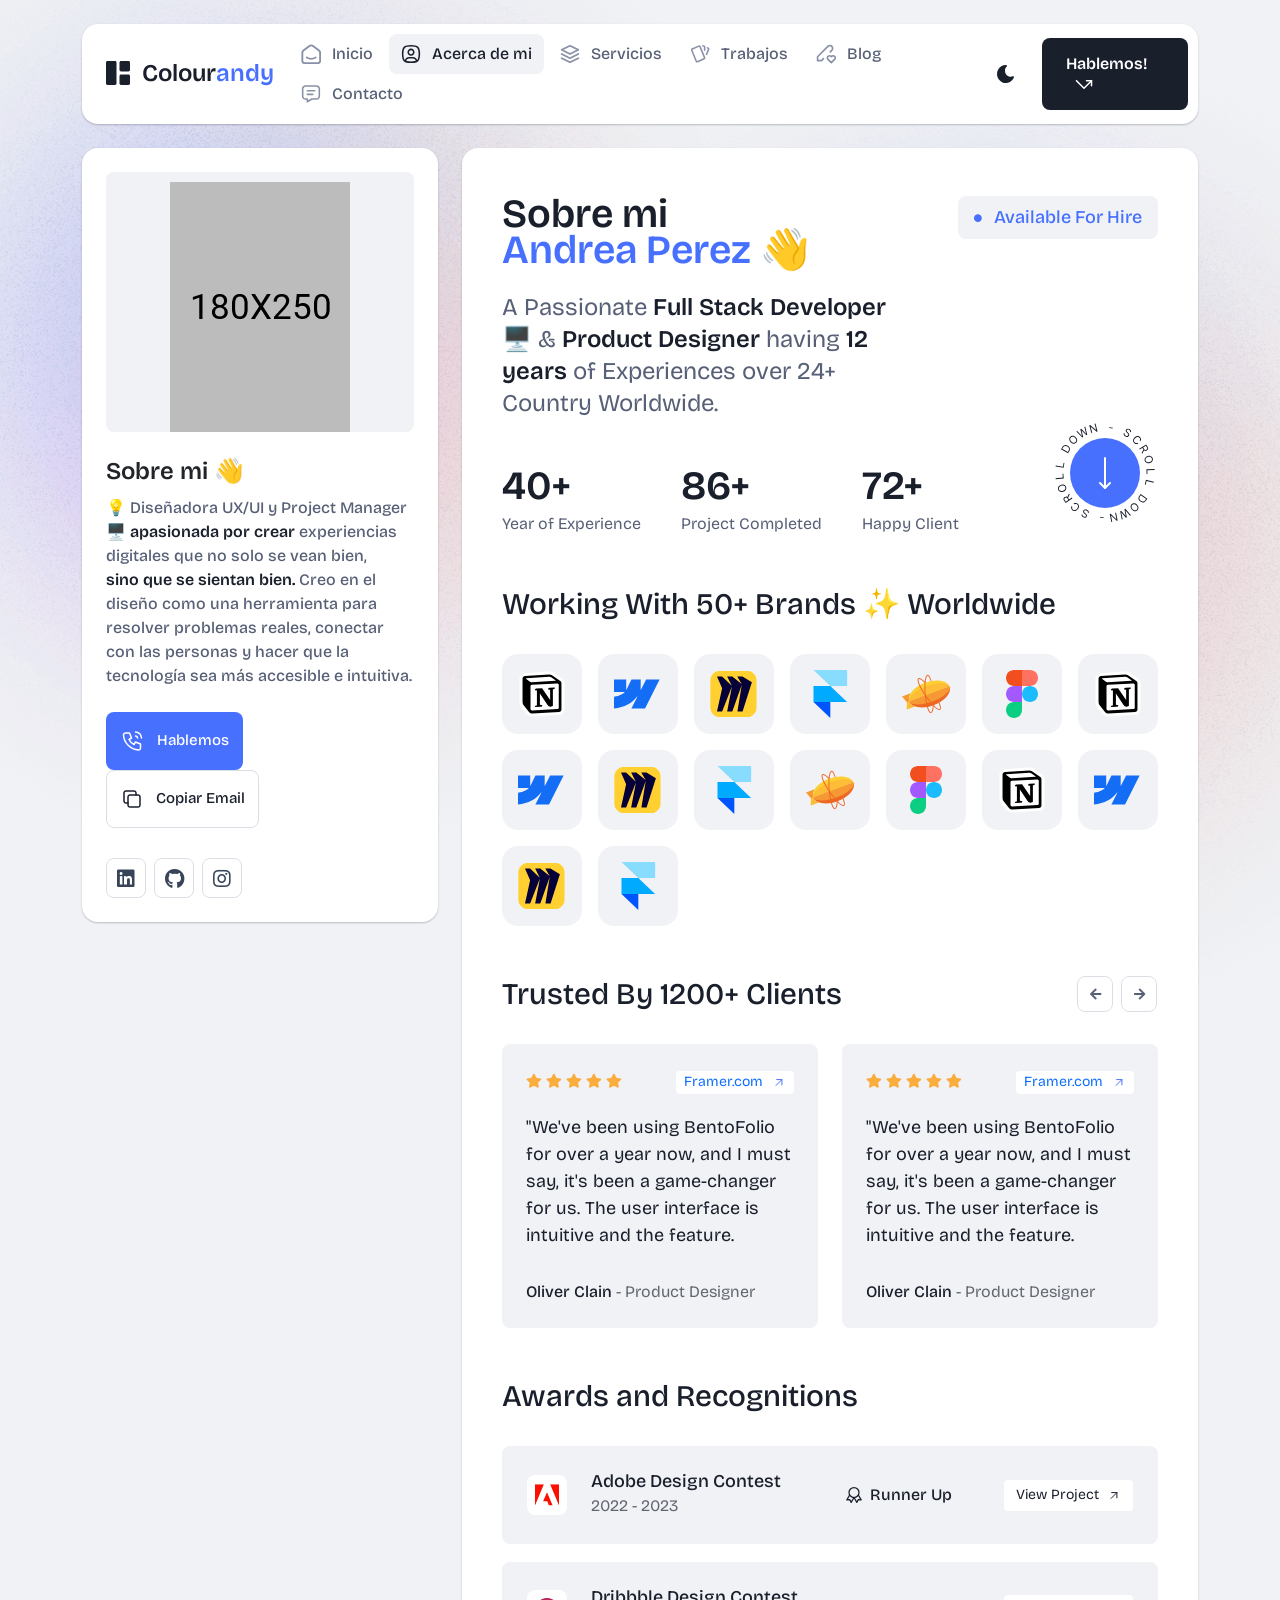
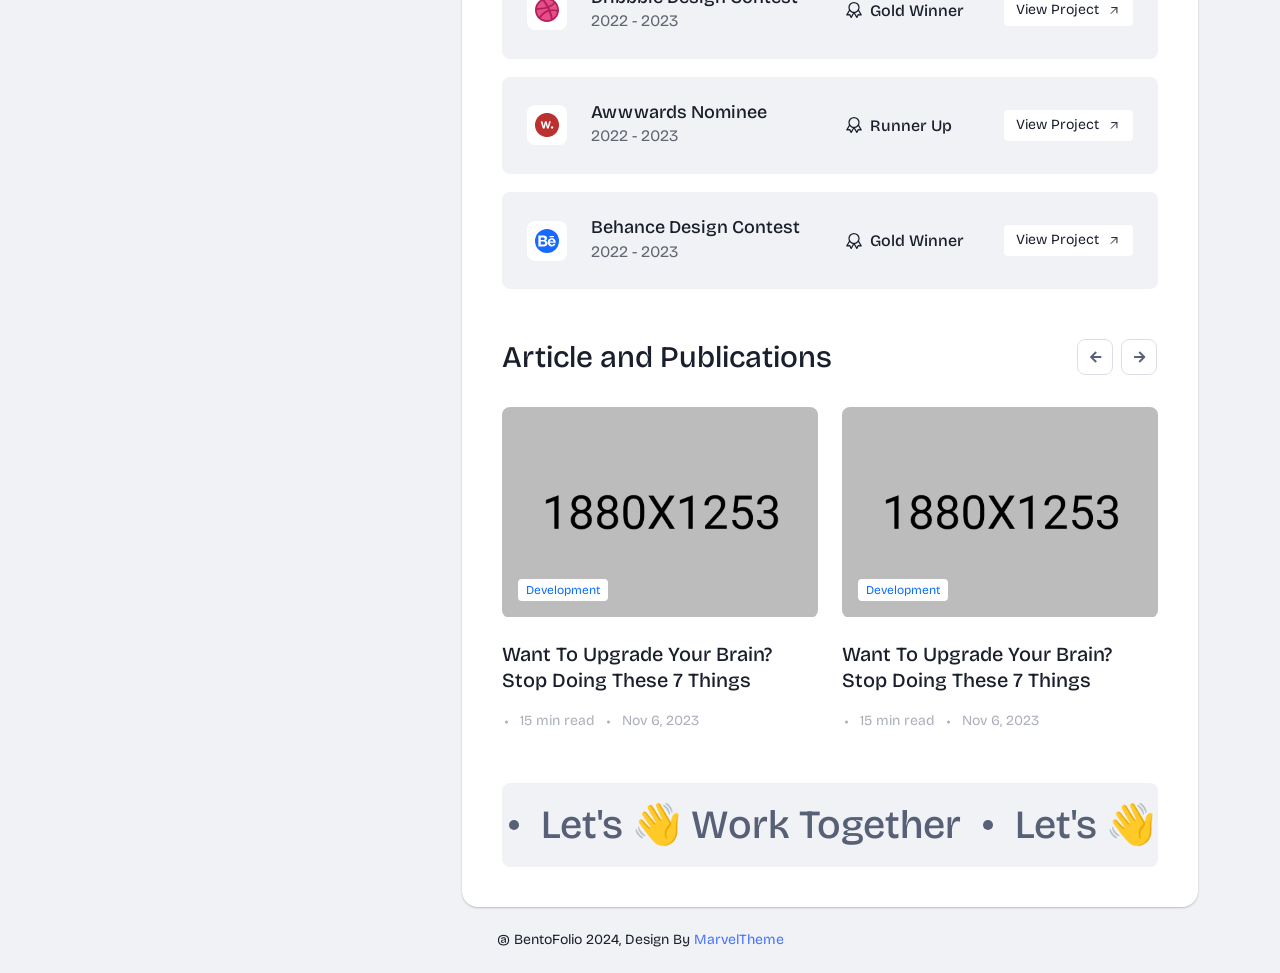
==== main-file/about.html @ c06a4d49 "Descripcion-card-izquierd" ====
<!DOCTYPE html>
<html lang="en">

<head>
  <meta charset="UTF-8">
  <meta http-equiv="X-UA-Compatible" content="IE=edge">
  <title>Andrea Pérez | Acerca de mi | Diseño Web y Mobile</title>
  <meta name="description" content="Bentofolio - Bootstrap Personal Portfolio Template">
  <meta name="about" content="width=device-width, initial-scale=1">

  <link rel="shortcut icon" type="image/x-icon" href="assets/img/favicon.svg">
  <!-- Place favicon.ico in the root directory -->

  <!-- CSS here -->
  <link rel="stylesheet" href="assets/css/bootstrap.min.css">
  <link rel="stylesheet" href="assets/fontawsome/css/all.min.css">
  <link rel="stylesheet" href="assets/fontawsome/css/fontawesome.min.css">
  <link rel="stylesheet" href="assets/css/slick.css">
  <link rel="stylesheet" href="assets/css/magnific-popup.css">
  <link rel="stylesheet" href="assets/css/style.css">
  <link rel="stylesheet" href="assets/css/responsive.css">
</head>

<body>
  <div id="page-content">
    <!-- header part start -->
    <header class="header-area">
      <nav class="navbar">
        <div class="container">
          <div class="menu-container">
            <div class="logo">
              <a class="navbar-brand me-0" href="index.html">
                <svg width="24" height="24" viewBox="0 0 24 24" fill="none" xmlns="http://www.w3.org/2000/svg">
                  <path
                    d="M0 1.5C0 1.10218 0.158035 0.720644 0.43934 0.43934C0.720644 0.158035 1.10218 0 1.5 0L9 0C9.39782 0 9.77936 0.158035 10.0607 0.43934C10.342 0.720644 10.5 1.10218 10.5 1.5V22.5C10.5 22.8978 10.342 23.2794 10.0607 23.5607C9.77936 23.842 9.39782 24 9 24H1.5C1.10218 24 0.720644 23.842 0.43934 23.5607C0.158035 23.2794 0 22.8978 0 22.5V1.5ZM13.5 1.5C13.5 1.10218 13.658 0.720644 13.9393 0.43934C14.2206 0.158035 14.6022 0 15 0L22.5 0C22.8978 0 23.2794 0.158035 23.5607 0.43934C23.842 0.720644 24 1.10218 24 1.5V9C24 9.39782 23.842 9.77936 23.5607 10.0607C23.2794 10.342 22.8978 10.5 22.5 10.5H15C14.6022 10.5 14.2206 10.342 13.9393 10.0607C13.658 9.77936 13.5 9.39782 13.5 9V1.5ZM13.5 15C13.5 14.6022 13.658 14.2206 13.9393 13.9393C14.2206 13.658 14.6022 13.5 15 13.5H22.5C22.8978 13.5 23.2794 13.658 23.5607 13.9393C23.842 14.2206 24 14.6022 24 15V22.5C24 22.8978 23.842 23.2794 23.5607 23.5607C23.2794 23.842 22.8978 24 22.5 24H15C14.6022 24 14.2206 23.842 13.9393 23.5607C13.658 23.2794 13.5 22.8978 13.5 22.5V15Z"
                    class="logo-icon" />
                </svg>
                <span>Colour<span class="primary">andy</span></span>
              </a>
            </div>
            <div class="navbar-main d-flex flex-grow-1">
              <div class="logo inner-logo d-block d-xl-none">
                <a class="navbar-brand me-0" href="index.html">
                  <svg width="24" height="24" viewBox="0 0 24 24" fill="none" xmlns="http://www.w3.org/2000/svg">
                    <path
                      d="M0 1.5C0 1.10218 0.158035 0.720644 0.43934 0.43934C0.720644 0.158035 1.10218 0 1.5 0L9 0C9.39782 0 9.77936 0.158035 10.0607 0.43934C10.342 0.720644 10.5 1.10218 10.5 1.5V22.5C10.5 22.8978 10.342 23.2794 10.0607 23.5607C9.77936 23.842 9.39782 24 9 24H1.5C1.10218 24 0.720644 23.842 0.43934 23.5607C0.158035 23.2794 0 22.8978 0 22.5V1.5ZM13.5 1.5C13.5 1.10218 13.658 0.720644 13.9393 0.43934C14.2206 0.158035 14.6022 0 15 0L22.5 0C22.8978 0 23.2794 0.158035 23.5607 0.43934C23.842 0.720644 24 1.10218 24 1.5V9C24 9.39782 23.842 9.77936 23.5607 10.0607C23.2794 10.342 22.8978 10.5 22.5 10.5H15C14.6022 10.5 14.2206 10.342 13.9393 10.0607C13.658 9.77936 13.5 9.39782 13.5 9V1.5ZM13.5 15C13.5 14.6022 13.658 14.2206 13.9393 13.9393C14.2206 13.658 14.6022 13.5 15 13.5H22.5C22.8978 13.5 23.2794 13.658 23.5607 13.9393C23.842 14.2206 24 14.6022 24 15V22.5C24 22.8978 23.842 23.2794 23.5607 23.5607C23.2794 23.842 22.8978 24 22.5 24H15C14.6022 24 14.2206 23.842 13.9393 23.5607C13.658 23.2794 13.5 22.8978 13.5 22.5V15Z"
                      class="logo-icon" />
                  </svg>
                  <span>Colour<span class="primary">andy</span></span>
                </a>
              </div>
              <ul class="navbar-info mx-auto">
                <li class="nav-item">
                  <a class="nav-link" aria-current="page" href="index.html">
                    <svg class="nav-icon" viewBox="0 0 15 15" fill="none" xmlns="http://www.w3.org/2000/svg">
                      <path
                        d="M13.475 4.92481L9.03083 1.46814C8.64082 1.16473 8.1608 1 7.66667 1C7.17254 1 6.69251 1.16473 6.3025 1.46814L1.8575 4.92481C1.59037 5.13254 1.37424 5.39858 1.22563 5.7026C1.07701 6.00662 0.99984 6.34058 1 6.67897V12.679C1 13.121 1.17559 13.5449 1.48816 13.8575C1.80072 14.17 2.22464 14.3456 2.66667 14.3456H12.6667C13.1087 14.3456 13.5326 14.17 13.8452 13.8575C14.1577 13.5449 14.3333 13.121 14.3333 12.679V6.67897C14.3333 5.99314 14.0167 5.34564 13.475 4.92481Z"
                        stroke-width="1.4" stroke-linecap="round" stroke-linejoin="round" />
                      <path d="M10.9753 10.1665C9.13359 11.2773 6.14859 11.2773 4.30859 10.1665" stroke-width="1.4"
                        stroke-linecap="round" stroke-linejoin="round" />
                    </svg>

                    <span>Inicio</span>
                  </a>
                </li>
                <li class="nav-item">
                  <a class="nav-link active" href="about.html">
                    <svg class="nav-icon" viewBox="0 0 18 18" fill="none" xmlns="http://www.w3.org/2000/svg">
                      <path
                        d="M9 9.8335C9.66304 9.8335 10.2989 9.5701 10.7678 9.10126C11.2366 8.63242 11.5 7.99654 11.5 7.3335C11.5 6.67045 11.2366 6.03457 10.7678 5.56573C10.2989 5.09689 9.66304 4.8335 9 4.8335C8.33696 4.8335 7.70107 5.09689 7.23223 5.56573C6.76339 6.03457 6.5 6.67045 6.5 7.3335C6.5 7.99654 6.76339 8.63242 7.23223 9.10126C7.70107 9.5701 8.33696 9.8335 9 9.8335Z"
                        stroke-width="1.4" stroke-linecap="round" stroke-linejoin="round" />
                      <path
                        d="M9 1.5C15 1.5 16.5 3 16.5 9C16.5 15 15 16.5 9 16.5C3 16.5 1.5 15 1.5 9C1.5 3 3 1.5 9 1.5Z"
                        stroke-width="1.4" stroke-linecap="round" stroke-linejoin="round" />
                      <path
                        d="M4 15.7085V15.6668C4 14.7828 4.35119 13.9349 4.97631 13.3098C5.60143 12.6847 6.44928 12.3335 7.33333 12.3335H10.6667C11.5507 12.3335 12.3986 12.6847 13.0237 13.3098C13.6488 13.9349 14 14.7828 14 15.6668V15.7085"
                        stroke-width="1.4" stroke-linecap="round" stroke-linejoin="round" />
                    </svg>
                    Acerca de mi
                  </a>
                </li>
                <li class="nav-item">
                  <a class="nav-link" href="services.html">
                    <svg class="nav-icon" viewBox="0 0 16 16" fill="none" xmlns="http://www.w3.org/2000/svg">
                      <path d="M7.99967 1.3335L1.33301 4.66683L7.99967 8.00016L14.6663 4.66683L7.99967 1.3335Z"
                        stroke-width="1.4" stroke-linecap="round" stroke-linejoin="round" />
                      <path d="M1.33301 8L7.99967 11.3333L14.6663 8" stroke-width="1.4" stroke-linecap="round"
                        stroke-linejoin="round" />
                      <path d="M1.33301 11.3335L7.99967 14.6668L14.6663 11.3335" stroke-width="1.4"
                        stroke-linecap="round" stroke-linejoin="round" />
                    </svg>
                    Servicios
                  </a>
                </li>
                <li class="nav-item">
                  <a class="nav-link" href="portfolio.html">
                    <svg class="nav-icon" viewBox="0 0 18 17" fill="none" xmlns="http://www.w3.org/2000/svg">
                      <path
                        d="M2.00326 3.99733L7.95159 1.40649C8.04974 1.36442 8.15533 1.34243 8.26212 1.34181C8.3689 1.34119 8.47473 1.36196 8.57337 1.40289C8.67201 1.44382 8.76145 1.50408 8.83642 1.58013C8.9114 1.65617 8.97039 1.74646 9.00992 1.84566L13.1133 11.764C13.1985 11.9651 13.2014 12.1917 13.1213 12.3949C13.0412 12.5982 12.8845 12.7618 12.6849 12.8507L6.73742 15.4415C6.63922 15.4837 6.53356 15.5058 6.42668 15.5065C6.3198 15.5072 6.21387 15.4864 6.11514 15.4455C6.0164 15.4046 5.92688 15.3442 5.85184 15.2681C5.7768 15.192 5.71778 15.1016 5.67826 15.0023L1.57492 5.08316C1.48963 4.88204 1.48673 4.65546 1.56684 4.45222C1.64696 4.24898 1.80367 4.08616 2.00326 3.99733Z"
                        stroke-width="1.4" stroke-linecap="round" stroke-linejoin="round" />
                      <path
                        d="M11.5 1.3335H12.3333C12.5543 1.3335 12.7663 1.42129 12.9226 1.57757C13.0789 1.73385 13.1667 1.94582 13.1667 2.16683V5.0835"
                        stroke-width="1.4" stroke-linecap="round" stroke-linejoin="round" />
                      <path
                        d="M15.6663 3C15.8863 3.09333 16.0997 3.18083 16.3063 3.2625C16.5098 3.34882 16.6706 3.51241 16.7534 3.71729C16.8362 3.92217 16.8343 4.15155 16.748 4.355L14.833 8.83334"
                        stroke-width="1.4" stroke-linecap="round" stroke-linejoin="round" />
                    </svg>
                    Trabajos
                  </a>
                </li>
                <li class="nav-item">
                  <a class="nav-link" href="blog.html">
                    <svg class="nav-icon" viewBox="0 0 17 16" fill="none" xmlns="http://www.w3.org/2000/svg">
                      <path
                        d="M12.1663 6.16676L13.4163 4.91676C13.6352 4.69789 13.8088 4.43805 13.9273 4.15208C14.0457 3.86612 14.1067 3.55962 14.1067 3.25009C14.1067 2.94056 14.0457 2.63406 13.9273 2.3481C13.8088 2.06213 13.6352 1.80229 13.4163 1.58342C13.1975 1.36455 12.9376 1.19094 12.6517 1.07248C12.3657 0.954033 12.0592 0.893066 11.7497 0.893066C11.4401 0.893066 11.1336 0.954033 10.8477 1.07248C10.5617 1.19094 10.3019 1.36455 10.083 1.58342L1.33301 10.3334V13.6668H4.66634L6.33301 12.0001"
                        stroke-width="1.4" stroke-linecap="round" stroke-linejoin="round" />
                      <path
                        d="M13.0004 15.3335L15.7921 12.5968C15.9633 12.4307 16.0995 12.232 16.1926 12.0124C16.2857 11.7927 16.3339 11.5567 16.3343 11.3181C16.3347 11.0796 16.2873 10.8434 16.1948 10.6235C16.1024 10.4035 15.9669 10.2044 15.7963 10.0377C15.448 9.69712 14.9806 9.50602 14.4935 9.50509C14.0065 9.50415 13.5383 9.69346 13.1888 10.0327L13.0021 10.216L12.8163 10.0327C12.4681 9.69237 12.0008 9.50143 11.5139 9.50049C11.0271 9.49956 10.5591 9.68871 10.2096 10.0277C10.0383 10.1937 9.9021 10.3924 9.80891 10.612C9.71572 10.8316 9.66746 11.0677 9.667 11.3062C9.66653 11.5447 9.71386 11.781 9.80619 12.0009C9.89853 12.2209 10.034 12.4201 10.2046 12.5868L13.0004 15.3335Z"
                        stroke-width="1.4" stroke-linecap="round" stroke-linejoin="round" />
                    </svg>
                    Blog
                  </a>
                </li>
                <li class="nav-item">
                  <a class="nav-link" href="contact.html">
                    <svg class="nav-icon" viewBox="0 0 18 17" fill="none" xmlns="http://www.w3.org/2000/svg">
                      <path d="M5.66699 5.5H12.3337" stroke-width="1.4" stroke-linecap="round"
                        stroke-linejoin="round" />
                      <path d="M5.66699 8.8335H10.667" stroke-width="1.4" stroke-linecap="round"
                        stroke-linejoin="round" />
                      <path
                        d="M14 1.3335C14.663 1.3335 15.2989 1.59689 15.7678 2.06573C16.2366 2.53457 16.5 3.17045 16.5 3.8335V10.5002C16.5 11.1632 16.2366 11.7991 15.7678 12.2679C15.2989 12.7368 14.663 13.0002 14 13.0002H9.83333L5.66667 15.5002V13.0002H4C3.33696 13.0002 2.70107 12.7368 2.23223 12.2679C1.76339 11.7991 1.5 11.1632 1.5 10.5002V3.8335C1.5 3.17045 1.76339 2.53457 2.23223 2.06573C2.70107 1.59689 3.33696 1.3335 4 1.3335H14Z"
                        stroke-width="1.4" stroke-linecap="round" stroke-linejoin="round" />
                    </svg>
                    Contacto
                  </a>
                </li>
              </ul>
              <div class="header-right-info d-flex align-items-center">
                <button class="theme-control-btn">
                  <span class="dark">
                    <svg width="24" height="24" viewBox="0 0 24 24" fill="none" xmlns="http://www.w3.org/2000/svg">
                      <path
                        d="M11.8005 3C10.207 3.0003 8.64356 3.44286 7.27683 4.28049C5.91011 5.11811 4.79139 6.31937 4.04002 7.75612C3.28865 9.19288 2.93281 10.8112 3.01046 12.4386C3.08811 14.0659 3.59633 15.6411 4.48091 16.9963C5.3655 18.3514 6.59326 19.4356 8.03324 20.1333C9.47322 20.8309 11.0714 21.1157 12.6573 20.9574C14.2432 20.7991 15.7573 20.2036 17.0381 19.2344C18.319 18.2652 19.3185 16.9587 19.9301 15.4542C20.2302 14.7162 19.5111 13.9746 18.7875 14.2752C17.5475 14.7888 16.1706 14.8418 14.8963 14.425C13.622 14.0082 12.5308 13.1479 11.8126 11.9937C11.0943 10.8396 10.7943 9.4645 10.9648 8.10764C11.1353 6.75077 11.7655 5.49792 12.7458 4.5669L12.8136 4.4949C13.2986 3.9279 12.913 3.0072 12.1464 3.0072H11.9122L11.8524 3.0018L11.7996 3H11.8005Z"
                        fill="#1A1F2C" />
                    </svg>
                    <small class="theme-text d-block d-xl-none">Change appearance</small>
                  </span>
                  <span class="light">
                    <svg width="24" height="24" viewBox="0 0 24 24" fill="none" xmlns="http://www.w3.org/2000/svg">
                      <path
                        d="M12 19C12.2449 19 12.4813 19.09 12.6644 19.2527C12.8474 19.4155 12.9643 19.6397 12.993 19.883L13 20V21C12.9997 21.2549 12.9021 21.5 12.7272 21.6854C12.5522 21.8707 12.313 21.9822 12.0586 21.9972C11.8042 22.0121 11.5536 21.9293 11.3582 21.7657C11.1627 21.6021 11.0371 21.3701 11.007 21.117L11 21V20C11 19.7348 11.1054 19.4804 11.2929 19.2929C11.4804 19.1054 11.7348 19 12 19Z"
                        fill="#FD7E41" />
                      <path
                        d="M18.3127 16.9099L18.4067 16.9929L19.1067 17.6929C19.2861 17.8729 19.3902 18.1144 19.398 18.3683C19.4057 18.6223 19.3165 18.8697 19.1485 19.0602C18.9804 19.2508 18.7462 19.3702 18.4933 19.3943C18.2403 19.4184 17.9877 19.3454 17.7867 19.1899L17.6927 19.1069L16.9927 18.4069C16.8202 18.2347 16.7165 18.0053 16.7012 17.7619C16.6859 17.5186 16.76 17.278 16.9097 17.0855C17.0593 16.893 17.2741 16.7618 17.5137 16.7166C17.7533 16.6713 18.0012 16.7152 18.2107 16.8399L18.3127 16.9099Z"
                        fill="#FD7E41" />
                      <path
                        d="M7.00747 16.993C7.17965 17.1652 7.28308 17.3943 7.29836 17.6373C7.31364 17.8803 7.23972 18.1206 7.09047 18.313L7.00747 18.407L6.30747 19.107C6.12751 19.2863 5.88604 19.3905 5.63209 19.3982C5.37814 19.406 5.13076 19.3168 4.94019 19.1487C4.74963 18.9807 4.63017 18.7464 4.60607 18.4935C4.58198 18.2406 4.65506 17.988 4.81047 17.787L4.89347 17.693L5.59347 16.993C5.781 16.8055 6.03531 16.7002 6.30047 16.7002C6.56563 16.7002 6.81994 16.8055 7.00747 16.993Z"
                        fill="#FD7E41" />
                      <path
                        d="M3.99987 11C4.25475 11.0003 4.4999 11.0979 4.68524 11.2728C4.87057 11.4478 4.9821 11.687 4.99704 11.9414C5.01198 12.1958 4.92919 12.4464 4.7656 12.6418C4.60201 12.8373 4.36996 12.9629 4.11687 12.993L3.99987 13H2.99987C2.74499 12.9997 2.49984 12.9021 2.3145 12.7272C2.12916 12.5522 2.01763 12.313 2.0027 12.0586C1.98776 11.8042 2.07054 11.5536 2.23413 11.3582C2.39772 11.1627 2.62977 11.0371 2.88287 11.007L2.99987 11H3.99987Z"
                        fill="#FD7E41" />
                      <path
                        d="M20.9999 11C21.2547 11.0003 21.4999 11.0979 21.6852 11.2728C21.8706 11.4478 21.9821 11.687 21.997 11.9414C22.012 12.1958 21.9292 12.4464 21.7656 12.6418C21.602 12.8373 21.37 12.9629 21.1169 12.993L20.9999 13H19.9999C19.745 12.9997 19.4998 12.9021 19.3145 12.7272C19.1292 12.5522 19.0176 12.313 19.0027 12.0586C18.9878 11.8042 19.0705 11.5536 19.2341 11.3582C19.3977 11.1627 19.6298 11.0371 19.8829 11.007L19.9999 11H20.9999Z"
                        fill="#FD7E41" />
                      <path
                        d="M6.21264 4.80985L6.30664 4.89285L7.00664 5.59285C7.18599 5.77281 7.29011 6.01429 7.29787 6.26824C7.30562 6.52219 7.21642 6.76957 7.04839 6.96013C6.88036 7.1507 6.64609 7.27016 6.39316 7.29425C6.14024 7.31834 5.88763 7.24526 5.68664 7.08985L5.59264 7.00685L4.89264 6.30685C4.72073 6.13453 4.61757 5.90543 4.6025 5.66248C4.58744 5.41954 4.6615 5.17945 4.8108 4.98721C4.9601 4.79497 5.1744 4.66378 5.41351 4.61824C5.65262 4.57271 5.90013 4.61594 6.10964 4.73985L6.21264 4.80985Z"
                        fill="#FD7E41" />
                      <path
                        d="M19.1071 4.89288C19.2793 5.06508 19.3827 5.29418 19.398 5.5372C19.4132 5.78023 19.3393 6.02048 19.1901 6.21288L19.1071 6.30688L18.4071 7.00688C18.2271 7.18623 17.9856 7.29036 17.7317 7.29811C17.4777 7.30587 17.2304 7.21667 17.0398 7.04864C16.8492 6.8806 16.7298 6.64633 16.7057 6.39341C16.6816 6.14049 16.7547 5.88788 16.9101 5.68688L16.9931 5.59288L17.6931 4.89288C17.8806 4.70541 18.1349 4.6001 18.4001 4.6001C18.6652 4.6001 18.9196 4.70541 19.1071 4.89288Z"
                        fill="#FD7E41" />
                      <path
                        d="M12 2C12.2449 2.00003 12.4813 2.08996 12.6644 2.25272C12.8474 2.41547 12.9643 2.63975 12.993 2.883L13 3V4C12.9997 4.25488 12.9021 4.50003 12.7272 4.68537C12.5522 4.8707 12.313 4.98223 12.0586 4.99717C11.8042 5.01211 11.5536 4.92933 11.3582 4.76573C11.1627 4.60214 11.0371 4.3701 11.007 4.117L11 4V3C11 2.73478 11.1054 2.48043 11.2929 2.29289C11.4804 2.10536 11.7348 2 12 2Z"
                        fill="#FD7E41" />
                      <path
                        d="M12 7C12.9797 6.99994 13.9378 7.28769 14.7553 7.8275C15.5729 8.36731 16.2138 9.1354 16.5986 10.0364C16.9833 10.9373 17.0949 11.9315 16.9195 12.8953C16.7441 13.8592 16.2893 14.7502 15.6118 15.4579C14.9343 16.1655 14.0638 16.6585 13.1085 16.8756C12.1532 17.0928 11.1552 17.0245 10.2383 16.6793C9.3215 16.334 8.52629 15.7271 7.95146 14.9338C7.37663 14.1405 7.04752 13.1958 7.005 12.217L7 12L7.005 11.783C7.06092 10.4958 7.61161 9.27978 8.54222 8.38866C9.47284 7.49754 10.7115 7.00007 12 7Z"
                        fill="#FD7E41" />

                    </svg>
                    <small class="theme-text d-block d-xl-none">Change appearance</small>
                  </span>
                </button>
                <a href="contact.html" class="lets-talk-btn">
                Hablemos!
                  <svg class="icon" width="20" height="20" viewBox="0 0 20 20" fill="none"
                    xmlns="http://www.w3.org/2000/svg">
                    <path d="M17.5 11.6665V6.6665H12.5" stroke="white" stroke-width="1.5" stroke-linecap="round"
                      stroke-linejoin="round" />
                    <path d="M17.5 6.6665L10 14.1665L2.5 6.6665" stroke="white" stroke-width="1.5"
                      stroke-linecap="round" stroke-linejoin="round" />
                  </svg>
                </a>
              </div>
            </div>
            <div class="mobile-menu-overlay d-block d-lg-none"></div>
            <div class="mobile-menu-control-bar d-block d-xl-none">
              <button class="mobile-menu-control-bar">
                <i class="fas fa-bars"></i>
              </button>
            </div>
          </div>
        </div>
      </nav>
    </header>
    <!-- header part end -->

    <!-- main area part start -->
    <main>

      <section class="content-box-area mt-4">
        <div class="container">
          <div class="row g-4">
            <div class="col-xl-4">
              <div class="card profile-card">
                <div class="card-body">
                  <div class="image text-center">
                    <img src="assets/img/images/profile.png" alt="profile">
                  </div>
                  <div class="text">
                    <h3 class="card-title">Sobre mi 👋</h3>
                    <p>💡 Diseñadora UX/UI y Project Manager</span> 🖥️ <span> apasionada por crear</span> 
                      experiencias digitales que no solo se vean bien,
                      <span> sino que se sientan bien. </span> Creo en el diseño como una herramienta para resolver problemas reales,
                      conectar con las personas y hacer que la tecnología sea más accesible e intuitiva.</p>
                    <div class="common-button-groups">
                      <a class="btn btn-call" href="#">
                        <svg class="icon" width="25" height="24" viewBox="0 0 25 24" fill="none"
                          xmlns="http://www.w3.org/2000/svg">
                          <path
                            d="M5.5 4H9.5L11.5 9L9 10.5C10.071 12.6715 11.8285 14.429 14 15.5L15.5 13L20.5 15V19C20.5 19.5304 20.2893 20.0391 19.9142 20.4142C19.5391 20.7893 19.0304 21 18.5 21C14.5993 20.763 10.9202 19.1065 8.15683 16.3432C5.3935 13.5798 3.73705 9.90074 3.5 6C3.5 5.46957 3.71071 4.96086 4.08579 4.58579C4.46086 4.21071 4.96957 4 5.5 4Z"
                            stroke="white" stroke-width="1.5" stroke-linecap="round" stroke-linejoin="round" />
                          <path
                            d="M15.5 7C16.0304 7 16.5391 7.21071 16.9142 7.58579C17.2893 7.96086 17.5 8.46957 17.5 9"
                            stroke="white" stroke-width="1.5" stroke-linecap="round" stroke-linejoin="round" />
                          <path d="M15.5 3C17.0913 3 18.6174 3.63214 19.7426 4.75736C20.8679 5.88258 21.5 7.4087 21.5 9"
                            stroke="white" stroke-width="1.5" stroke-linecap="round" stroke-linejoin="round" />
                        </svg>
                        Hablemos
                      </a>
                      <button class="btn btn-copy" data-clipboard-text="example@example.com">
                        <svg class="icon" width="24" height="24" viewBox="0 0 24 24" fill="none"
                          xmlns="http://www.w3.org/2000/svg">
                          <path
                            d="M8 10C8 9.46957 8.21071 8.96086 8.58579 8.58579C8.96086 8.21071 9.46957 8 10 8H18C18.5304 8 19.0391 8.21071 19.4142 8.58579C19.7893 8.96086 20 9.46957 20 10V18C20 18.5304 19.7893 19.0391 19.4142 19.4142C19.0391 19.7893 18.5304 20 18 20H10C9.46957 20 8.96086 19.7893 8.58579 19.4142C8.21071 19.0391 8 18.5304 8 18V10Z"
                            stroke-width="1.5" stroke-linecap="round" stroke-linejoin="round" />
                          <path
                            d="M16 8V6C16 5.46957 15.7893 4.96086 15.4142 4.58579C15.0391 4.21071 14.5304 4 14 4H6C5.46957 4 4.96086 4.21071 4.58579 4.58579C4.21071 4.96086 4 5.46957 4 6V14C4 14.5304 4.21071 15.0391 4.58579 15.4142C4.96086 15.7893 5.46957 16 6 16H8"
                            stroke-width="1.5" stroke-linecap="round" stroke-linejoin="round" />
                        </svg>
                        Copiar Email
                      </button>
                    </div>
                    <div class="social-media-icon">
                      <ul class="list-unstyled">
                        <li><a href="https://www.linkedin.com/in/andreamariange/"><i class="fab fa-linkedin"></i></a></li>
                        <li><a href="https://github.com/Andydes"><i class="fab fa-github"></i></a></li>
                        <li><a href="https://www.instagram.com/colourandy/#"><i class="fab fa-instagram"></i></a></li>
                      </ul>
                    </div>
                  </div>
                </div>
              </div>
            </div>
            <div class="col-xl-8">
              <div class="card content-box-card">
                <div class="card-body">
                  <div class="top-info">
                    <div class="text">
                      <h1 class="main-title">Sobre mi <span>Andrea Perez</span> 👋</h1>
                      <p>A Passionate <b>Full Stack Developer</b> 🖥️ & <b>Product Designer</b> having
                        <b>12 years</b> of Experiences over 24+ Country Worldwide. </p>
                    </div>
                    <div class="available-btn">
                      <span><i class="fas fa-circle"></i> Available For Hire</span>
                    </div>
                  </div>
                  <div class="counter-area">
                    <div class="counter">
                      <div class="counter-item">
                        <h3 class="number">40+</h3>
                        <p class="subtitle">Year of Experience</p>
                      </div>
                      <div class="counter-item">
                        <h3 class="number">86+</h3>
                        <p class="subtitle">Project Completed
                        </p>
                      </div>
                      <div class="counter-item">
                        <h3 class="number">72+</h3>
                        <p class="subtitle">Happy Client
                        </p>
                      </div>
                    </div>
                    <div class="circle-area">
                      <div class="circle-text">
                        <img class="circle-image" src="assets/img/about-us/circle-text.svg" alt="circle-text">
                        <img class="circle-image circle-image-light d-none"
                          src="assets/img/about-us/circle-text-light.svg" alt="circle-text">
                        <span class="arrow-down">
                          <svg width="40" height="40" viewBox="0 0 40 40" fill="none"
                            xmlns="http://www.w3.org/2000/svg">
                            <path d="M20 5V35" stroke="white" stroke-width="2" stroke-linecap="round"
                              stroke-linejoin="round" />
                            <path d="M15 30L20 35L25 30" stroke="white" stroke-width="2" stroke-linecap="round"
                              stroke-linejoin="round" />
                          </svg>
                        </span>
                      </div>
                    </div>
                  </div>
                  <div class="working-with-area">
                    <h2 class="main-common-title">Working With 50+ Brands ✨ Worldwide
                    </h2>
                    <div class="working-with-main">
                      <div class="items">
                        <img src="assets/img/icons/notion.svg" alt="notion">
                      </div>
                      <div class="items">
                        <img src="assets/img/icons/webflow.svg" alt="webflow">
                      </div>
                      <div class="items">
                        <img src="assets/img/icons/mico.svg" alt="mico">
                      </div>
                      <div class="items">
                        <img src="assets/img/icons/framer.svg" alt="framer">
                      </div>
                      <div class="items">
                        <img src="assets/img/icons/zeplin.svg" alt="zeplin">
                      </div>
                      <div class="items">
                        <img src="assets/img/icons/figma.svg" alt="figma">
                      </div>
                      <div class="items">
                        <img src="assets/img/icons/notion.svg" alt="notion">
                      </div>
                      <div class="items">
                        <img src="assets/img/icons/webflow.svg" alt="webflow">
                      </div>
                      <div class="items">
                        <img src="assets/img/icons/mico.svg" alt="mico">
                      </div>
                      <div class="items">
                        <img src="assets/img/icons/framer.svg" alt="framer">
                      </div>
                      <div class="items">
                        <img src="assets/img/icons/zeplin.svg" alt="zeplin">
                      </div>
                      <div class="items">
                        <img src="assets/img/icons/figma.svg" alt="figma">
                      </div>
                      <div class="items">
                        <img src="assets/img/icons/notion.svg" alt="notion">
                      </div>
                      <div class="items">
                        <img src="assets/img/icons/webflow.svg" alt="webflow">
                      </div>
                      <div class="items">
                        <img src="assets/img/icons/mico.svg" alt="mico">
                      </div>
                      <div class="items">
                        <img src="assets/img/icons/framer.svg" alt="framer">
                      </div>
                    </div>
                  </div>
                  <div class="client-feedback">
                    <h2 class="main-common-title">Trusted By 1200+ Clients
                    </h2>
                    <div class="row client-feedback-slider">
                      <div class="col-lg-6">
                        <div class="feedback-item">
                          <div class="feedback-top-info">
                            <div class="rating">
                              <i class="fas fa-star"></i>
                              <i class="fas fa-star"></i>
                              <i class="fas fa-star"></i>
                              <i class="fas fa-star"></i>
                              <i class="fas fa-star"></i>
                            </div>
                            <div class="website">
                              <a href="#">Framer.com
                                <svg class="arrow-up" width="14" height="15" viewBox="0 0 14 15" fill="none"
                                  xmlns="http://www.w3.org/2000/svg">
                                  <path d="M9.91634 4.5835L4.08301 10.4168" stroke-linecap="round"
                                    stroke-linejoin="round" />
                                  <path d="M4.66699 4.5835H9.91699V9.8335" stroke-linecap="round"
                                    stroke-linejoin="round" />
                                </svg>
                              </a>
                            </div>
                          </div>
                          <div class="details">
                            <p>
                              "We've been using BentoFolio for over a year now, and I must say, it's been a game-changer
                              for us. The user interface is intuitive and the feature.
                            </p>
                          </div>
                          <div class="designation">
                            <p><span>Oliver Clain</span> - Product Designer</p>
                          </div>
                        </div>
                      </div>
                      <div class="col-lg-6">
                        <div class="feedback-item">
                          <div class="feedback-top-info">
                            <div class="rating">
                              <i class="fas fa-star"></i>
                              <i class="fas fa-star"></i>
                              <i class="fas fa-star"></i>
                              <i class="fas fa-star"></i>
                              <i class="fas fa-star"></i>
                            </div>
                            <div class="website">
                              <a href="#">Framer.com
                                <svg class="arrow-up" width="14" height="15" viewBox="0 0 14 15" fill="none"
                                  xmlns="http://www.w3.org/2000/svg">
                                  <path d="M9.91634 4.5835L4.08301 10.4168" stroke-linecap="round"
                                    stroke-linejoin="round" />
                                  <path d="M4.66699 4.5835H9.91699V9.8335" stroke-linecap="round"
                                    stroke-linejoin="round" />
                                </svg>
                              </a>
                            </div>
                          </div>
                          <div class="details">
                            <p>
                              "We've been using BentoFolio for over a year now, and I must say, it's been a game-changer
                              for us. The user interface is intuitive and the feature.
                            </p>
                          </div>
                          <div class="designation">
                            <p><span>Oliver Clain</span> - Product Designer</p>
                          </div>
                        </div>
                      </div>
                      <div class="col-lg-6">
                        <div class="feedback-item">
                          <div class="feedback-top-info">
                            <div class="rating">
                              <i class="fas fa-star"></i>
                              <i class="fas fa-star"></i>
                              <i class="fas fa-star"></i>
                              <i class="fas fa-star"></i>
                              <i class="fas fa-star"></i>
                            </div>
                            <div class="website">
                              <a href="#">Framer.com
                                <svg class="arrow-up" width="14" height="15" viewBox="0 0 14 15" fill="none"
                                  xmlns="http://www.w3.org/2000/svg">
                                  <path d="M9.91634 4.5835L4.08301 10.4168" stroke-linecap="round"
                                    stroke-linejoin="round" />
                                  <path d="M4.66699 4.5835H9.91699V9.8335" stroke-linecap="round"
                                    stroke-linejoin="round" />
                                </svg>
                              </a>
                            </div>
                          </div>
                          <div class="details">
                            <p>
                              "We've been using BentoFolio for over a year now, and I must say, it's been a game-changer
                              for us. The user interface is intuitive and the feature.
                            </p>
                          </div>
                          <div class="designation">
                            <p><span>Oliver Clain</span> - Product Designer</p>
                          </div>
                        </div>
                      </div>
                    </div>
                  </div>
                  <div class="awards-recognitions">
                    <h2 class="main-common-title">Awards and Recognitions
                    </h2>
                    <div class="awards-recognitions-main">
                      <ul class="list-unstyled">
                        <li>
                          <a href="#" class="d-block w-100">
                            <div class="awards-item">
                              <div class="award-name">
                                <div class="icon">
                                  <img src="assets/img/icons/adobe.svg" alt="adobe">
                                </div>
                                <div class="text">
                                  <h4 class="title">Adobe Design Contest</h4>
                                  <p class="year">2022 - 2023</p>
                                </div>
                              </div>
                              <div class="winner-tag">
                                <h4 class="title">
                                  <svg class="icon" width="24" height="24" viewBox="0 0 24 24" fill="none"
                                    xmlns="http://www.w3.org/2000/svg">
                                    <path
                                      d="M6 9C6 10.5913 6.63214 12.1174 7.75736 13.2426C8.88258 14.3679 10.4087 15 12 15C13.5913 15 15.1174 14.3679 16.2426 13.2426C17.3679 12.1174 18 10.5913 18 9C18 7.4087 17.3679 5.88258 16.2426 4.75736C15.1174 3.63214 13.5913 3 12 3C10.4087 3 8.88258 3.63214 7.75736 4.75736C6.63214 5.88258 6 7.4087 6 9Z"
                                      stroke-width="1.5" stroke-linecap="round" stroke-linejoin="round" />
                                    <path d="M12 15L15.4 20.89L16.998 17.657L20.596 17.889L17.196 12" stroke-width="1.5"
                                      stroke-linecap="round" stroke-linejoin="round" />
                                    <path d="M6.80234 12L3.40234 17.89L7.00034 17.657L8.59834 20.889L11.9983 15"
                                      stroke-width="1.5" stroke-linecap="round" stroke-linejoin="round" />
                                  </svg>
                                  Runner Up
                                </h4>
                              </div>
                              <div class="project-btn">
                                <span>
                                  View Project
                                  <svg class="arrow-up" width="14" height="15" viewBox="0 0 14 15" fill="none"
                                    xmlns="http://www.w3.org/2000/svg">
                                    <path d="M9.91634 4.5835L4.08301 10.4168" stroke-linecap="round"
                                      stroke-linejoin="round" />
                                    <path d="M4.66699 4.5835H9.91699V9.8335" stroke-linecap="round"
                                      stroke-linejoin="round" />
                                  </svg>
                                </span>
                              </div>
                            </div>
                          </a>
                        </li>
                        <li>
                          <a href="#" class="d-block w-100">
                            <div class="awards-item">
                              <div class="award-name">
                                <div class="icon">
                                  <img src="assets/img/icons/dribbble.svg" alt="dribbble">
                                </div>
                                <div class="text">
                                  <h4 class="title">Dribbble Design Contest</h4>
                                  <p class="year">2022 - 2023</p>
                                </div>
                              </div>
                              <div class="winner-tag">
                                <h4 class="title">
                                  <svg class="icon" width="24" height="24" viewBox="0 0 24 24" fill="none"
                                    xmlns="http://www.w3.org/2000/svg">
                                    <path
                                      d="M6 9C6 10.5913 6.63214 12.1174 7.75736 13.2426C8.88258 14.3679 10.4087 15 12 15C13.5913 15 15.1174 14.3679 16.2426 13.2426C17.3679 12.1174 18 10.5913 18 9C18 7.4087 17.3679 5.88258 16.2426 4.75736C15.1174 3.63214 13.5913 3 12 3C10.4087 3 8.88258 3.63214 7.75736 4.75736C6.63214 5.88258 6 7.4087 6 9Z"
                                      stroke-width="1.5" stroke-linecap="round" stroke-linejoin="round" />
                                    <path d="M12 15L15.4 20.89L16.998 17.657L20.596 17.889L17.196 12" stroke-width="1.5"
                                      stroke-linecap="round" stroke-linejoin="round" />
                                    <path d="M6.80234 12L3.40234 17.89L7.00034 17.657L8.59834 20.889L11.9983 15"
                                      stroke-width="1.5" stroke-linecap="round" stroke-linejoin="round" />
                                  </svg>
                                  Gold Winner
                                </h4>
                              </div>
                              <div class="project-btn">
                                <span>
                                  View Project
                                  <svg class="arrow-up" width="14" height="15" viewBox="0 0 14 15" fill="none"
                                    xmlns="http://www.w3.org/2000/svg">
                                    <path d="M9.91634 4.5835L4.08301 10.4168" stroke-linecap="round"
                                      stroke-linejoin="round" />
                                    <path d="M4.66699 4.5835H9.91699V9.8335" stroke-linecap="round"
                                      stroke-linejoin="round" />
                                  </svg>
                                </span>
                              </div>
                            </div>
                          </a>
                        </li>
                        <li>
                          <a href="#" class="d-block w-100">
                            <div class="awards-item">
                              <div class="award-name">
                                <div class="icon">
                                  <img src="assets/img/icons/awwwards.png" alt="awwwards">
                                </div>
                                <div class="text">
                                  <h4 class="title">Awwwards Nominee</h4>
                                  <p class="year">2022 - 2023</p>
                                </div>
                              </div>
                              <div class="winner-tag">
                                <h4 class="title">
                                  <svg class="icon" width="24" height="24" viewBox="0 0 24 24" fill="none"
                                    xmlns="http://www.w3.org/2000/svg">
                                    <path
                                      d="M6 9C6 10.5913 6.63214 12.1174 7.75736 13.2426C8.88258 14.3679 10.4087 15 12 15C13.5913 15 15.1174 14.3679 16.2426 13.2426C17.3679 12.1174 18 10.5913 18 9C18 7.4087 17.3679 5.88258 16.2426 4.75736C15.1174 3.63214 13.5913 3 12 3C10.4087 3 8.88258 3.63214 7.75736 4.75736C6.63214 5.88258 6 7.4087 6 9Z"
                                      stroke-width="1.5" stroke-linecap="round" stroke-linejoin="round" />
                                    <path d="M12 15L15.4 20.89L16.998 17.657L20.596 17.889L17.196 12" stroke-width="1.5"
                                      stroke-linecap="round" stroke-linejoin="round" />
                                    <path d="M6.80234 12L3.40234 17.89L7.00034 17.657L8.59834 20.889L11.9983 15"
                                      stroke-width="1.5" stroke-linecap="round" stroke-linejoin="round" />
                                  </svg>
                                  Runner Up
                                </h4>
                              </div>
                              <div class="project-btn">
                                <span>
                                  View Project
                                  <svg class="arrow-up" width="14" height="15" viewBox="0 0 14 15" fill="none"
                                    xmlns="http://www.w3.org/2000/svg">
                                    <path d="M9.91634 4.5835L4.08301 10.4168" stroke-linecap="round"
                                      stroke-linejoin="round" />
                                    <path d="M4.66699 4.5835H9.91699V9.8335" stroke-linecap="round"
                                      stroke-linejoin="round" />
                                  </svg>
                                </span>
                              </div>
                            </div>
                          </a>
                        </li>
                        <li>
                          <a href="#" class="d-block w-100">
                            <div class="awards-item">
                              <div class="award-name">
                                <div class="icon">
                                  <img src="assets/img/icons/behance.svg" alt="behance">
                                </div>
                                <div class="text">
                                  <h4 class="title">Behance Design Contest</h4>
                                  <p class="year">2022 - 2023</p>
                                </div>
                              </div>
                              <div class="winner-tag">
                                <h4 class="title">
                                  <svg class="icon" width="24" height="24" viewBox="0 0 24 24" fill="none"
                                    xmlns="http://www.w3.org/2000/svg">
                                    <path
                                      d="M6 9C6 10.5913 6.63214 12.1174 7.75736 13.2426C8.88258 14.3679 10.4087 15 12 15C13.5913 15 15.1174 14.3679 16.2426 13.2426C17.3679 12.1174 18 10.5913 18 9C18 7.4087 17.3679 5.88258 16.2426 4.75736C15.1174 3.63214 13.5913 3 12 3C10.4087 3 8.88258 3.63214 7.75736 4.75736C6.63214 5.88258 6 7.4087 6 9Z"
                                      stroke-width="1.5" stroke-linecap="round" stroke-linejoin="round" />
                                    <path d="M12 15L15.4 20.89L16.998 17.657L20.596 17.889L17.196 12" stroke-width="1.5"
                                      stroke-linecap="round" stroke-linejoin="round" />
                                    <path d="M6.80234 12L3.40234 17.89L7.00034 17.657L8.59834 20.889L11.9983 15"
                                      stroke-width="1.5" stroke-linecap="round" stroke-linejoin="round" />
                                  </svg>
                                  Gold Winner
                                </h4>
                              </div>
                              <div class="project-btn">
                                <span>
                                  View Project
                                  <svg class="arrow-up" width="14" height="15" viewBox="0 0 14 15" fill="none"
                                    xmlns="http://www.w3.org/2000/svg">
                                    <path d="M9.91634 4.5835L4.08301 10.4168" stroke-linecap="round"
                                      stroke-linejoin="round" />
                                    <path d="M4.66699 4.5835H9.91699V9.8335" stroke-linecap="round"
                                      stroke-linejoin="round" />
                                  </svg>
                                </span>
                              </div>
                            </div>
                          </a>
                        </li>
                      </ul>
                    </div>
                  </div>
                  <div class="article-publications">
                    <h2 class="main-common-title">Article and Publications</h2>
                    <div class="article-publications-main">
                      <div class="row article-publications-slider">
                        <div class="col-lg-6">
                          <div class="article-publications-item">
                            <div class="image">
                              <a href="article.html" class="d-block w-100">
                                <img src="assets/img/blog/blog-img-1.jpg" alt="blog-img-1" class="img-fluid w-100">
                              </a>
                              <a href="article.html" class="tags">Development</a>
                            </div>
                            <div class="text">
                              <a href="article.html" class="title">Want To Upgrade Your Brain? Stop Doing These 7
                                Things</a>
                              <ul class="list-unstyled">
                                <li>15 min read</li>
                                <li>Nov 6, 2023</li>
                              </ul>
                            </div>
                          </div>
                        </div>
                        <div class="col-lg-6">
                          <div class="article-publications-item">
                            <div class="image">
                              <a href="article.html" class="d-block w-100">
                                <img src="assets/img/blog/blog-img-2.jpg" alt="blog-img-2" class="img-fluid w-100">
                              </a>
                              <a href="article.html" class="tags">Development</a>
                            </div>
                            <div class="text">
                              <a href="article.html" class="title">Want To Upgrade Your Brain? Stop Doing These 7
                                Things</a>
                              <ul class="list-unstyled">
                                <li>15 min read</li>
                                <li>Nov 6, 2023</li>
                              </ul>
                            </div>
                          </div>
                        </div>
                        <div class="col-lg-6">
                          <div class="article-publications-item">
                            <div class="image">
                              <a href="article.html" class="d-block w-100">
                                <img src="assets/img/blog/blog-img-3.jpg" alt="blog-img-3" class="img-fluid w-100">
                              </a>
                              <a href="article.html" class="tags">Development</a>
                            </div>
                            <div class="text">
                              <a href="article.html" class="title">Want To Upgrade Your Brain? Stop Doing These 7
                                Things</a>
                              <ul class="list-unstyled">
                                <li>15 min read</li>
                                <li>Nov 6, 2023</li>
                              </ul>
                            </div>
                          </div>
                        </div>
                      </div>
                    </div>
                  </div>
                  <div class="work-together-slider">
                    <div class="slider-main d-flex gap-4 align-items-center">
                      <div class="slider-item">
                        <a href="contact.html">Let's 👋 Work Together</a>
                        <a href="contact.html">Let's 👋 Work Together</a>
                      </div>
                      <div class="slider-item">
                        <a href="contact.html">Let's 👋 Work Together</a>
                        <a href="contact.html">Let's 👋 Work Together</a>
                      </div>
                    </div>
                  </div>
                </div>
              </div>
            </div>
          </div>
        </div>
      </section>

      <!-- background shape area start -->
      <div class="background-shapes">
        <div class="shape-1 common-shape">
          <img src="assets/img/bg/banner-shape-1.png" alt="banner-shape-1">
        </div>
        <div class="shape-2 common-shape">
          <img src="assets/img/bg/banner-shape-1.png" alt="banner-shape-1">
        </div>
        <div class="threed-shape-1 move-with-cursor" data-value="1">
          <img src="assets/img/bg/object-3d-1.png" alt="object-3d-1">
        </div>
        <div class="threed-shape-2 move-with-cursor" data-value="1">
          <img src="assets/img/bg/object-3d-2.png" alt="object-3d-2">
        </div>
      </div>
      <!-- background shape area end -->
    </main>
    <!-- main area part end -->

    <!-- footer part start -->
    <footer class="footer-area">
      <div class="container">
        <div class="text text-center">
          <p>@ BentoFolio 2024, Design By <a href="#">MarvelTheme</a></p>
        </div>
      </div>
    </footer>
    <!-- footer part end -->
  </div>
  <!-- JS here -->
  <script src="assets/js/vendor/jquery-3.6.0.min.js"></script>
  <script src="assets/js/bootstrap.bundle.min.js"></script>
  <script src="assets/js/jquery.magnific-popup.min.js"></script>
  <script src="assets/js/ajax-form.js"></script>
  <script src="assets/js/clipboard.min.js"></script>
  <script src="assets/js/slick.min.js"></script>
  <script src="assets/js/script.js"></script>
</body>


</html>
---- main-file/assets/css/style.css ----
/*
  Theme Name: Bentofolio - Bootstrap Personal Portfolio Template
  Support: marveltheme@gmail.com
  Description: Bentofolio - Bootstrap Personal Portfolio Template
  Version: 1.0
*/

/* CSS Index
============================
01. Variable CSS
02. Common CSS
03. Header
04. Home
05. About
06. Services
07. Portfolio
08. Blog
09. Contact
10. Footer
11. Theme Control
============================
*/

/*=============================
	1. Google Fonts
===============================*/
@import url('https://fonts.googleapis.com/css2?family=Bricolage+Grotesque:opsz,wght@12..96,300;12..96,400;12..96,500;12..96,600;12..96,700&display=swap');

/*=============================
	01. Variable CSS start
===============================*/

:root {
	--font-family: "Bricolage Grotesque", sans-serif;
	--primary: #4770FF;
	--black: #1A1F2C;
	--light-black: #576076;
	--white: #ffffff;
	--dark-theme-bg: #000;
	--dark-theme-black: #0E1018;
	--dark-theme-white: #f0f2f5;
	--dark-theme-light-white: rgba(240, 242, 245, 0.7);
	--paragraph: #616670;
	--background: #F0F2F5;
	--font-size: 16px;
	--font-weight: 400;
	--line-height: 1.6em;
	--transision: all 0.1s ease-out 0s;
	--border: #DBDFE5;
}

/*=============================
	02. Common CSS start
===============================*/

* {
	margin: 0;
	padding: 0;
	outline: none;
	box-sizing: border-box;
}

body {
	font-family: var(--font-family);
	font-weight: var(--font-weight);
	font-size: var(--font-size);
	line-height: var(--line-height);
	color: var(--black);
	overflow-x: hidden;
	background-color: var(--background);
	padding: 24px 0 24px 0;
	min-height: 100vh;
}

h1,
h2,
h3,
h4,
h5,
h6 {
	margin: 0;
	padding: 0;
}

a,
span,
small {
	display: inline-block;
}

a,
button {
	-webkit-transition: all 0.1s ease-out 0s;
	-moz-transition: all 0.1s ease-out 0s;
	-ms-transition: all 0.1s ease-out 0s;
	-o-transition: all 0.1s ease-out 0s;
	transition: all 0.1s ease-out 0s;
	text-decoration: none;
}

a:focus,
.btn:focus,
button:focus {
	text-decoration: none;
	outline: none;
	box-shadow: none;
}


ul,
ol {
	margin: 0;
	padding: 0;
}

p {
	font-size: var(--font-size);
	font-weight: var(--font-weight);
	line-height: var(--line-height);
	color: var(--paragraph);
	margin: 0;
	padding: 0;
}

.uppercase {
	text-transform: uppercase;
}

.capitalize {
	text-transform: capitalize;
}

*::-moz-selection {
	background: var(--primary);
	color: var(--white);
	text-shadow: none;
}

::-moz-selection {
	background: var(--primary);
	color: var(--white);
	text-shadow: none;
}

::selection {
	background: var(--primary);
	color: var(--white);
	text-shadow: none;
}

.mt-24 {
	margin-top: 24px;
}

.mb-24 {
	margin-bottom: 24px;
}

#page-content {
	display: none;
}

/* background shapes start */
.background-shapes .shape-1 {
	position: fixed;
	top: -20%;
	left: -20%;
	z-index: -1;
}

.background-shapes .shape-2 {
	position: fixed;
	bottom: -20%;
	right: -20%;
	z-index: -1;
}

.background-shapes .common-shape {
	animation: rotateAnimation 60s infinite linear;
}

@keyframes rotateAnimation {
	from {
		transform: rotate(0deg);
	}

	to {
		transform: rotate(360deg);
		/* Rotates the element 360 degrees */
	}
}

.background-shapes .threed-shape-1 {
	position: fixed;
	top: 20%;
	left: 10%;
	z-index: -1;
}

.background-shapes .threed-shape-2 {
	position: fixed;
	bottom: 20%;
	right: 9%;
	z-index: -1;
}

/* card title start */
.card-title {
	font-size: 24px;
	font-weight: 600;
	line-height: 1.333em;
	display: flex;
	align-items: center;
	justify-content: space-between;
	gap: 24px;
}

.card-title .link-btn {
	font-size: 16px;
	font-weight: 400;
	color: var(--primary);
	line-height: 1.5em;
	border-bottom: 1px solid var(--border);
}

.card-title .link-btn:hover {
	border-color: var(--primary);
}

.card-title .link-btn .icon {
	stroke: var(--primary);
}

/*=============================
	03. Header CSS Start
===============================*/

.header-area {
	width: 100%;
	z-index: 99;
	position: sticky;
	top: 0;
}

.header-area .menu-container {
	background-color: var(--white);
	box-shadow: 0 1px 2px 0 rgba(26, 31, 44, 0.25);
	border-radius: 16px;
	padding: 10px 10px 10px 24px;
	display: flex;
	width: 100%;
	align-items: center;
	gap: 15px;
}

.header-area .container .navbar-main {
	display: inline-flex;
	gap: 12px;
	align-items: center;
}

.header-area .container .navbar-brand {
	display: inline-flex;
	gap: 12px;
	align-items: center;
}

.header-area .container .navbar-brand .logo-icon {
	fill: var(--black);
}

.header-area .container .navbar-brand span {
	font-size: 24px;
	font-weight: 600;
	line-height: 1em;
	color: var(--black);
}

.header-area .container .navbar-brand span.primary {
	color: var(--primary);
}

.header-area .navbar {
	padding: 0;
}

.header-area .navbar-expand-lg .navbar-info {
	display: block !important;
}

.header-area .navbar-expand-lg .navbar-info .nav-link {
	padding: 0;
}

.header-area .navbar-info .nav-item {
	position: relative;
	display: inline-block;
}

.header-area .navbar-info .nav-link {
	color: var(--light-black);
	font-size: 16px;
	font-weight: 500;
	line-height: 120%;
	display: flex;
	align-items: center;
	padding: 10px 12px !important;
	border-radius: 8px;
}

.header-area .navbar-info .nav-link .nav-icon {
	stroke: #8991A7;
	width: 20px;
	height: 20px;
	margin-right: 11px;
	transition: var(--transision);
}

.header-area .navbar-info .nav-link.active {
	color: var(--black);
	background-color: var(--background);
}

.header-area .navbar-info .nav-link.active .nav-icon {
	stroke: var(--black);
}

.header-area .navbar-info .nav-item:hover .nav-link {
	background-color: var(--background);
}

.header-area .navbar-info .nav-item:hover .nav-link .nav-icon {
	stroke: var(--black);
}

.header-area .header-right-info .theme-control-btn {
	background-color: transparent;
	border: 0;
}

.header-area .header-right-info .theme-control-btn span {
	width: 40px;
	height: 40px;
	border-radius: 5px;
	background-color: transparent;
	display: flex;
	justify-content: center;
	align-items: center;
	transition: var(--transision);
}

.theme-control-btn .light {
	display: none !important;
}

.dark-theme .theme-control-btn .dark {
	display: none !important;
}

.dark-theme .theme-control-btn .light {
	display: flex !important;
}

.header-area .header-right-info .theme-control-btn span:hover {
	background-color: var(--background);
}

.header-area .header-right-info .lets-talk-btn {
	background-color: var(--black);
	border-radius: 8px;
	padding: 16px 24px;
	font-size: 16px;
	font-weight: 600;
	color: var(--white);
	line-height: 1.2em;
	margin-left: 16px;
}

.header-area .header-right-info .lets-talk-btn:hover {
	background-color: var(--primary);
}

.header-area .header-right-info .lets-talk-btn .icon {
	margin-left: 8px;
}

.header-area .mobile-menu-control-bar .mobile-menu-control-bar {
	background-color: transparent;
	border: 0;
	font-size: 22px;
	margin-top: 2px;
	margin-right: 5px;
}

.navbar-main.show {
	left: 0 !important;
}

/*=============================
	04. Home page CSS Start
===============================*/

.home-area {
	margin-top: 24px;
}

.card {
	border: 0;
	background-color: var(--white);
	box-shadow: 0 1px 2px 0 rgba(26, 31, 44, 0.25);
	border-radius: 16px;
	height: 100%;
}

.card-body {
	padding: 24px;
}

.profile-card .image {
	background-color: var(--background);
	border-radius: 8px;
	overflow: hidden;
}

.profile-card .image img {
	margin-top: 10px;
}

.profile-card .text {
	margin-top: 24px;
}

.profile-card .text p {
	margin-top: 8px;
	color: var(--light-black);
	font-size: 16px;
	font-weight: 500;
	line-height: 1.5em;
}

.profile-card .text p span {
	color: var(--black);
	font-weight: 600;
}

.common-button-groups {
	margin-top: 24px;
}

.common-button-groups .btn {
	background-color: var(--primary);
	border-radius: 8px;
	padding: 16px 24px;
	font-size: 16px;
	font-weight: 500;
	color: var(--white);
	line-height: 1.5em;
	margin-right: 8px;
}

.common-button-groups .btn:hover {
	background-color: #2563EB;
}

.common-button-groups .btn .icon {
	margin-right: 8px;
}

.common-button-groups .btn.btn-call:focus {
	color: var(--white);
	border-color: transparent;
}

.common-button-groups .btn.btn-copy {
	border: 1px solid var(--border);
	background-color: transparent;
	color: var(--black);
	position: relative;
}

.common-button-groups .btn.btn-copy .icon {
	stroke: #1A1F2C;
	transition: var(--transision);
}

.common-button-groups .btn.btn-copy::before {
	position: absolute;
	content: "Copied to clipboard";
	background-color: var(--black);
	font-size: 12px;
	font-weight: 600;
	color: var(--white);
	border-radius: 5px;
	padding: 4px 12px;
	line-height: 14px;
	white-space: nowrap;
	top: -28px;
	left: 50%;
	transform: translateX(-50%);
	display: none;
}

.common-button-groups .btn.btn-copy.active::before {
	display: block !important;
}

.common-button-groups .btn.btn-copy:hover {
	background-color: var(--background);
}

.social-media-icon {
	margin-top: 30px;
}

.social-media-icon ul li {
	display: inline-block;
}

.social-media-icon ul li {
	margin-right: 4px;
}

.social-media-icon ul li a {
	color: #384559;
	font-size: 20px;
	width: 40px;
	height: 40px;
	border-radius: 8px;
	border: 1px solid var(--border);
	text-align: center;
	line-height: 40px;
}

.social-media-icon ul li a:hover {
	color: var(--primary);
}

.card-projects .project-item .image {
	background-color: var(--background);
	padding: 24px;
	padding-bottom: 0;
	border-radius: 8px;
	overflow: hidden;
	position: relative;
}

.card-projects .project-item .image img {
	border-radius: 8px;
	border-bottom-right-radius: 0;
	border-bottom-left-radius: 0;
}

.card-projects .project-item .image .info {
	position: absolute;
	bottom: 0;
	left: 0;
	background-image: linear-gradient(rgba(0, 0, 0, 0), rgba(0, 0, 0, 0.2));
	width: 100%;
}

.card-projects .project-item .image .info .category {
	font-size: 12px;
	font-weight: 500;
	color: var(--primary);
	background-color: var(--white);
	border-radius: 4px;
	padding: 4px 8px;
	margin: 16px;
	line-height: 1.333em;
}

.card-projects .project-item .image .full-image-preview {
	position: absolute;
	top: 50%;
	left: 50%;
	transform: translate(-50%);
	z-index: 9;
	width: 40px;
	height: 40px;
	background-color: var(--white);
	border-radius: 50%;
	text-align: center;
	line-height: 38px;
	color: var(--primary);
	filter: drop-shadow(0 12px 12px rgba(26, 31, 44, 0.25));
	margin-top: -10px;
	transition: var(--transision);
	visibility: hidden;
	opacity: 0;
}

.card-projects .project-item .image .full-image-preview .icon {
	width: 22px;
	height: 22px;
}

.card-projects .project-item .image:hover .full-image-preview {
	visibility: visible;
	opacity: 1;
}

.work-experiance-card {
	overflow: hidden;
	height: 299px;
}

.work-experiance-card .work-experiance-main {
	max-height: 220px;
	overflow: hidden;
	display: flex;
	flex-direction: column;
	gap: 16px;
}

.work-experiance-card .work-experiance-slider {
	animation: scrollY 10s linear infinite;
}

@keyframes scrollY {
	0% {
		transform: translateY(0)
	}

	to {
		transform: translateY(calc(-100% - 1rem))
	}
}

.work-experiance-card .work-experiance-main:hover .work-experiance-slider {
	animation-play-state: paused;
}

.work-experiance-card .work-experiance-slider li+li {
	margin-top: 16px;
}

.work-experiance-card .work-experiance-slider li {
	display: flex !important;
	gap: 30px;
}

.animate-scrollY:hover .work-experiance-slider {
	animation-play-state: paused;
}


.work-experiance-card .work-experiance-slider li .date {
	margin-right: 40px;
}

.work-experiance-card .work-experiance-slider li .date p {
	font-size: 14px;
	font-weight: 500;
	color: var(--light-black);
}

.work-experiance-card .work-experiance-slider li .info {
	display: flex;
	align-items: center;
	gap: 12px;
}

.work-experiance-card .work-experiance-slider li .info .icon {
	border-radius: 8px;
	width: 32px;
	height: 32px;
	background-color: var(--background);
	display: flex;
	justify-content: center;
	align-items: center;
}

.work-experiance-card .work-experiance-slider li .info .icon img {
	width: 20px;
}

.work-experiance-card .work-experiance-slider li .info .text .title {
	font-size: 16px;
	font-weight: 600;
	color: var(--black);
	line-height: 1.5em;
}

.work-experiance-card .work-experiance-slider li .info .text .subtitle {
	font-size: 14px;
	font-weight: 400;
	color: var(--light-black);
	line-height: 1.42em;
}

.expertise-card {
	height: 299px;
}

.expertise-card .expertise-item {
	text-align: center;
}

.expertise-card .expertise-item .image {
	background-color: var(--background);
	border-radius: 8px;
	padding: 14px 10px;
}

.expertise-card .expertise-item .image img {
	width: 32px;
	height: 32px;
}

.expertise-card .expertise-item .text .title {
	font-size: 16px;
	font-weight: 500;
	color: var(--black);
	line-height: 1.5em;
	margin-top: 8px;
}

.services-item {
	background-color: var(--background);
	padding: 16px 16px 24px 16px;
	border-radius: 16px;
}

.services-item .image {
	background-color: var(--white);
	border-radius: 8px;
	padding: 25px 14px;
}

.services-item .text .title {
	font-size: 16px;
	font-weight: 500;
	color: var(--black);
	line-height: 1.5em;
	margin-top: 16px;
}

.lets-talk-together-card .scrolling-info {
	background-color: var(--background);
	overflow: hidden;
	border-radius: 8px;
	height: 56px;
	margin-bottom: 24px;
	display: flex;
	align-items: center;
	overflow: hidden;
	white-space: nowrap;
}

.lets-talk-together-card .scrolling-info p {
	font-size: 18px !important;
	font-weight: 500 !important;
	color: var(--light-black);
	animation: marquee 10s linear infinite;
	margin-right: 10px;
}

.lets-talk-together-card .scrolling-info .slider-item {
	animation: scrolling 12s linear infinite;
}

@keyframes scrolling {
	0% {
		transform: translateX(35%)
	}

	to {
		transform: translateX(calc(-100% - 1.5rem))
	}
}

.lets-talk-together-card .card-title {
	font-size: 40px;
	font-weight: 600;
	color: var(--black);
	line-height: 1.375em;
	display: block;
}

.lets-talk-together-card .link-btn {
	font-size: 16px;
	font-weight: 500;
	color: var(--primary);
	margin-top: 14px;
	border-bottom: 1px solid var(--border);
}

.lets-talk-together-card .link-btn:hover {
	border-color: var(--primary);
}

.lets-talk-together-card .link-btn .icon {
	stroke: var(--primary) !important;
}

/*=============================
	05. About page CSS Start
===============================*/

.content-box-area .profile-card {
	position: sticky;
	top: 94px;
}

.content-box-area .card {
	height: unset;
}

.content-box-card .card-body {
	padding: 48px 40px 40px;
}

.content-box-card .top-info {
	display: flex;
	gap: 40px;
	justify-content: space-between;
	margin-bottom: 48px;
}

.content-box-card .top-info .text {
	flex-grow: 1;
	max-width: 540px;
	width: 100%;
}

.content-box-card .top-info .main-title {
	font-size: 40px;
	font-weight: 600;
	color: var(--black);
	line-height: 0.9em;
	margin-bottom: 24px;
}

.content-box-card .top-info .main-title span {
	color: var(--primary);
}

.content-box-card .top-info p {
	font-size: 24px;
	font-weight: 400;
	color: var(--light-black);
	line-height: 1.333em;
}

.content-box-card .top-info p b {
	font-size: 24px;
	font-weight: 600;
	color: var(--black);
}

.content-box-card .available-btn {
	flex: 0 0 auto;
}

.content-box-card .available-btn span {
	font-size: 18px;
	font-weight: 500;
	color: var(--primary);
	background-color: var(--background);
	padding: 8px 16px 8px 16px;
	border-radius: 8px;
	line-height: 1.5em;
	display: flex;
	align-items: center;
}

.content-box-card .available-btn span i {
	font-size: 8px;
	margin-right: 12px;
	position: relative;
}

.content-box-card .available-btn span i::after {
	position: absolute;
	top: 50%;
	left: 50%;
	transform: translate(-50%, -50%) scale(0);
	width: 100%;
	height: 100%;
	background-color: rgba(71, 112, 255, 0.3);
	border-radius: 50%;
	content: "";
	animation: live 1s ease-in-out infinite;
}

@keyframes live {
	0% {
		transform: translate(-50%, -50%) scale(1)
	}

	100% {
		transform: translate(-50%, -50%) scale(2.4);
		background-color: transparent
	}
}

.content-box-card .counter-area {
	display: flex;
	gap: 30px;
	justify-content: space-between;
	margin-bottom: 50px;
}

.content-box-card .counter-area .counter {
	display: flex;
	gap: 40px;
	max-width: 461px;
	flex-grow: 1;
}

.content-box-card .counter-area .counter .counter-item .number {
	font-size: 40px;
	font-weight: 600;
	color: var(--black);
	line-height: 0.9em;
}

.content-box-card .counter-area .counter .counter-item .subtitle {
	font-size: 16px;
	font-weight: 400;
	color: var(--light-black);
	line-height: 1.5em;
	margin-top: 8px;
}

.content-box-card .counter-area .circle-area {
	margin-top: -30px;
	margin-right: 18px;
}

.content-box-card .counter-area .circle-text {
	flex: 0 0 auto;
	position: relative;
}

.content-box-card .counter-area .circle-text .circle-image {
	position: absolute;
	top: 50%;
	left: 50%;
	transform: translate(-50%, -50%);
	width: 100px;
	height: 100px;
	animation: spin 10s linear infinite;
}

@keyframes spin {
	to {
		transform: translate(-50%, -50%) rotate(1turn)
	}
}

.content-box-card .counter-area .circle-text .arrow-down {
	width: 70px;
	height: 70px;
	background-color: var(--primary);
	border-radius: 50%;
	display: flex;
	justify-content: center;
	align-items: center;
}

.content-box-card .main-common-title {
	font-size: 30px;
	font-weight: 500;
	color: var(--black);
	line-height: 1.2em;
	margin-bottom: 32px;
}

.content-box-card .working-with-area .working-with-main {
	display: flex;
	gap: 19px;
	flex-wrap: wrap;
}

.content-box-card .working-with-area .working-with-main .items {
	border-radius: 16px;
	background-color: var(--background);
	width: 80px;
	height: 80px;
	display: flex;
	justify-content: center;
	align-items: center;
}

.content-box-card .working-with-area .working-with-main .items img {
	width: 48px;
	height: 48px;
}

.content-box-card .client-feedback {
	margin-top: 50px;
}

.content-box-card .client-feedback .feedback-item {
	margin: 0 12px;
	background-color: var(--background);
	padding: 24px;
	border-radius: 8px;
}

.content-box-card .client-feedback .feedback-item .feedback-top-info {
	display: flex;
	align-items: center;
	gap: 30px;
	justify-content: space-between;
	margin-bottom: 20px;
}

.content-box-card .client-feedback .feedback-item .feedback-top-info .rating i {
	color: #FAAD3D;
	font-size: 14px;
}

.content-box-card .client-feedback .feedback-item .feedback-top-info .website a {
	background-color: var(--white);
	font-size: 14px;
	font-weight: 400;
	line-height: 0.9rem;
	padding: 4px 8px;
	border-radius: 4px;
}

.content-box-card .client-feedback .feedback-item .feedback-top-info .website a:hover {
	background-color: var(--primary);
	color: var(--white);
}

.content-box-card .client-feedback .feedback-item .feedback-top-info .website a .arrow-up {
	stroke: var(--primary);
	margin-left: 5px;
}

.content-box-card .client-feedback .feedback-item .feedback-top-info .website a:hover .arrow-up {
	stroke: var(--white);
}

.content-box-card .client-feedback .feedback-item .details {
	margin-bottom: 30px;
}

.content-box-card .client-feedback .feedback-item .details p {
	font-size: 18px;
	font-weight: 400;
	color: var(--black);
	line-height: 1.5em;
}

.content-box-card .client-feedback .feedback-item .designation p {
	font-size: 16px;
	font-weight: 400;
}

.content-box-card .client-feedback .feedback-item .designation p span {
	font-size: 16px;
	font-weight: 500;
	color: var(--black);
}

.content-box-card .client-feedback-slider .icon {
	width: 36px;
	height: 36px;
	border-radius: 8px;
	border: 1px solid var(--border);
	text-align: center;
	line-height: 36px;
	font-size: 13px;
	color: var(--light-black);
	cursor: pointer;
	position: absolute;
	top: -68px;
	background-color: var(--white);
	z-index: 9;
}

.content-box-card .client-feedback-slider .icon.right {
	right: 13px;
}

.content-box-card .client-feedback-slider .icon.left {
	right: 57px;
}

.content-box-card .client-feedback-slider .icon:hover {
	border-color: var(--primary);
	color: var(--primary);
}

.content-box-card .awards-recognitions {
	margin-top: 50px;
}

.content-box-card .awards-recognitions ul li+li {
	margin-top: 18px;
}

.content-box-card .awards-recognitions .awards-item {
	background-color: var(--background);
	border-radius: 8px;
	border: 1px solid transparent;
	padding: 24px;
	display: flex;
	gap: 20px;
	justify-content: space-between;
	align-items: center;
	transition: var(--transision);
}

.content-box-card .awards-recognitions .awards-item .award-name {
	display: flex;
	align-items: center;
	gap: 24px;
	max-width: 300px;
	width: 100%;
}

.content-box-card .awards-recognitions .awards-item .award-name .icon {
	width: 40px;
	height: 40px;
	background-color: var(--white);
	border-radius: 8px;
	display: flex;
	justify-content: center;
	align-items: center;
	transition: var(--transision);
}

.content-box-card .awards-recognitions .awards-item .award-name .icon img {
	width: 24px;
	height: 24px;
}

.content-box-card .awards-recognitions .awards-item .award-name .text .title {
	font-size: 18px;
	font-weight: 500;
	color: var(--black);
	line-height: 1.2em;
}

.content-box-card .awards-recognitions .awards-item .winner-tag {
	flex: 0 0 auto;
	width: 140px;
}

.content-box-card .awards-recognitions .awards-item .winner-tag .title {
	font-size: 16px;
	font-weight: 500;
	color: var(--black);
	display: flex;
	align-items: center;
	gap: 6px;
}

.content-box-card .awards-recognitions .awards-item .winner-tag .title .icon {
	stroke: var(--black);
	width: 20px;
	height: 20px;
}

.content-box-card .awards-recognitions .awards-item .project-btn {
	flex: 0 0 auto;
}

.content-box-card .awards-recognitions .awards-item .project-btn span {
	background-color: var(--white);
	color: var(--black);
	font-size: 14px;
	font-weight: 400;
	line-height: 0.9rem;
	padding: 8px 12px;
	border-radius: 4px;
	border: 0;
	flex: 0 0 auto;
	transition: var(--transision);
}

.content-box-card .awards-recognitions .awards-item .project-btn span .arrow-up {
	stroke: var(--black);
	margin-left: 4px;
}

.content-box-card .awards-recognitions .awards-item:hover {
	background-color: transparent;
	border-color: var(--border);
}

.content-box-card .awards-recognitions .awards-item:hover .project-btn span {
	background-color: var(--background);
	color: var(--primary);
}

.content-box-card .awards-recognitions .awards-item:hover .project-btn span .arrow-up {
	stroke: var(--primary);
}

.content-box-card .awards-recognitions .awards-item:hover .award-name .icon {
	background-color: var(--background);
}

.content-box-card .article-publications {
	margin-top: 50px;
}

.article-publications-item {
	margin: 0 12px;
}

.article-publications-item .image {
	aspect-ratio: 6/4;
	overflow: hidden;
	border-radius: 8px;
	position: relative;
	margin-bottom: 24px;
}

.article-publications-item .image a {
	height: 100%;
}

.article-publications-item .image img {
	object-fit: cover;
	object-position: center;
	width: 100%;
	height: 100%;
	transition: all 0.5s;
}

.article-publications-item .image:hover img {
	transform: scale(1.07);
}

.article-publications-item .image .tags {
	background-color: var(--white);
	font-size: 12px;
	font-weight: 400;
	line-height: 0.9rem;
	padding: 4px 8px;
	border-radius: 4px;
	position: absolute;
	bottom: 16px;
	left: 16px;
	display: inline-block;
	height: unset;
}

.article-publications-item .image .tags:hover {
	background-color: var(--primary);
	color: var(--white);
}

.article-publications-item .text .title {
	font-size: 24px;
	font-weight: 500;
	line-height: 1.3em;
	color: var(--black);
	margin-bottom: 14px;
}

.article-publications-item .text .title:hover {
	color: var(--primary);
}

.article-publications-item .text ul li {
	display: inline-block;
	font-size: 14px;
	font-weight: 400;
	color: rgba(87, 96, 118, 0.5);
	line-height: 1.4em;
	position: relative;
	padding-left: 15px;
	margin-left: 3px;
	padding-right: 5px;
}

.article-publications-item .text ul li::before {
	position: absolute;
	width: 3px;
	height: 3px;
	background-color: rgba(87, 96, 118, 0.5);
	border-radius: 50%;
	content: "";
	top: 50%;
	left: 0;
	transform: translateY(-50%);
}

.content-box-card .article-publications-slider .icon {
	width: 36px;
	height: 36px;
	border-radius: 8px;
	border: 1px solid var(--border);
	text-align: center;
	line-height: 36px;
	font-size: 13px;
	color: var(--light-black);
	cursor: pointer;
	position: absolute;
	top: -68px;
	background-color: var(--white);
	z-index: 9;
}

.content-box-card .article-publications-slider .icon.right {
	right: 13px;
}

.content-box-card .article-publications-slider .icon.left {
	right: 57px;
}

.content-box-card .article-publications-slider .icon:hover {
	border-color: var(--primary);
	color: var(--primary);
}

.content-box-card .work-together-slider {
	background-color: var(--background);
	border-radius: 8px;
	padding: 24px;
	overflow: hidden;
	margin-top: 50px;
}

.content-box-card .work-together-slider .slider-main .slider-item {
	display: flex;
	white-space: nowrap;
	animation: scroll 10s linear infinite;
	gap: 24px;
	align-items: center;
}

.content-box-card .work-together-slider a {
	display: inline-block;
	font-size: 40px;
	font-weight: 500;
	color: var(--light-black);
	line-height: 0.9em;
	position: relative;
	margin: 0 15px;
}

.content-box-card .work-together-slider a::before {
	position: absolute;
	width: 10px;
	height: 10px;
	background-color: var(--light-black);
	border-radius: 50%;
	content: "";
	top: 50%;
	left: -32px;
	transform: translateY(-50%);
}

.content-box-card .work-together-slider a:hover {
	color: var(--black);
}

.content-box-card .work-together-slider .slider-main:hover .slider-item {
	animation-play-state: paused;
}

@keyframes scroll {
	0% {
		transform: translateX(0)
	}

	to {
		transform: translateX(calc(-100% - 1.5rem))
	}
}

/*=============================
	06. services page CSS STart
===============================*/

.services {
	margin-bottom: 50px;
	margin-top: 60px;
}

.services .block-image {
	margin: 50px 0;
	margin-top: 56px;
	border-radius: 8px;
	aspect-ratio: 16 / 9;
	overflow: hidden;
}

.services .block-image img {
	border-radius: 8px;
	object-fit: cover;
	height: 100%;
}

.content-box-card .frequently-asked-questions {
	margin-top: 50px;
}

.content-box-card .frequently-asked-questions .accordion-button:focus {
	box-shadow: none;
}

.content-box-card .frequently-asked-questions .accordion-item {
	border: 0;
	margin: 16px 0;
	border: 1px solid var(--border);
	border-radius: 8px !important;
}

.content-box-card .frequently-asked-questions .accordion-button {
	font-size: 24px;
	font-weight: 500;
	color: var(--black);
	background-color: transparent;
	background-color: var(--background);
	padding: 24px;
	border-radius: 8px;
}

.content-box-card .frequently-asked-questions .accordion-body {
	padding: 24px;
	padding-top: 0;
}

.content-box-card .frequently-asked-questions .accordion-body p {
	font-size: 18px;
	font-weight: 400;
	line-height: 1.5em;
	color: var(--black);
}

.content-box-card .frequently-asked-questions .accordion-button:hover {
	color: var(--light-black);
}

.content-box-card .frequently-asked-questions .accordion-button:not(.collapsed) {
	background-color: transparent;
	box-shadow: none;
	color: var(--primary);
}

.content-box-card .frequently-asked-questions .accordion-button .icon {
	width: 32px;
	height: 32px;
	background-color: var(--white);
	border-radius: 4px;
	display: flex;
	justify-content: center;
	align-items: center;
}

.content-box-card .frequently-asked-questions .accordion-button:not(.collapsed) .icon {
	background-color: var(--background);
}

.content-box-card .frequently-asked-questions .accordion-button:not(.collapsed) .icon .icon-plus {
	display: none;
}

.content-box-card .frequently-asked-questions .accordion-button:not(.collapsed) .icon .icon-minus {
	display: flex !important;
}

.content-box-card .frequently-asked-questions .accordion-button::after {
	display: none;
}

/*=============================
	07. Portfolio page CSS Start
===============================*/

.portfolio-card .top-info {
	display: block;
}

.portfolio-card .top-info .text {
	max-width: unset;
	width: 100%;
}

.portfolio-card .top-info .text p {
	font-size: 18px;
	font-weight: 400;
	line-height: 1.5em;
}

.portfolio-area .portfolio-item .image {
	padding: 40px;
	padding-bottom: 0;
	background-color: var(--background);
	border-radius: 16px;
	position: relative;
}

.portfolio-area .portfolio-item .image img {
	border-radius: 8px;
	border-bottom-right-radius: 0;
	border-bottom-left-radius: 0;
}

.portfolio-area .portfolio-item .image .full-image-preview {
	position: absolute;
	top: 50%;
	left: 50%;
	transform: translate(-50%);
	z-index: 9;
	width: 40px;
	height: 40px;
	background-color: var(--white);
	border-radius: 50%;
	text-align: center;
	line-height: 38px;
	color: var(--primary);
	filter: drop-shadow(0 12px 12px rgba(26, 31, 44, 0.25));
	margin-top: -10px;
	transition: var(--transision);
	visibility: hidden;
	opacity: 0;
}

.portfolio-area .portfolio-item .image .full-image-preview .icon {
	width: 22px;
	height: 22px;
}

.portfolio-area .portfolio-item .image:hover .full-image-preview {
	visibility: visible;
	opacity: 1;
}

.portfolio-area .portfolio-item .text {
	display: flex;
	gap: 30px;
	justify-content: space-between;
	padding: 24px;
}

.portfolio-area .portfolio-item .text .info .title {
	font-size: 24px;
	font-weight: 500;
	color: var(--black);
	line-height: 1.3em;
	border-bottom: 1px solid transparent;
	margin-bottom: 2px;
}

.portfolio-area .portfolio-item .text .info .title:hover {
	color: var(--primary);
	border-color: var(--primary);
}

.portfolio-area .portfolio-item .text .info .subtitle {
	font-size: 16px;
	font-weight: 400;
	line-height: 1.5em;
	color: var(--light-black);
}

.portfolio-area .portfolio-item .text .visite-btn a {
	font-size: 14px;
	font-weight: 400;
	line-height: 1em;
	color: var(--light-black);
}

.portfolio-area .portfolio-item .text .visite-btn a .arrow-up {
	stroke: var(--light-black);
	margin-left: 2px;
}

.portfolio-area .portfolio-item .text .visite-btn a:hover {
	color: var(--primary);
}

.portfolio-area .portfolio-item .text .visite-btn a:hover .arrow-up {
	stroke: var(--primary);
}

.pagination {
	display: flex;
	justify-content: center;
	margin-top: 40px;
}

.pagination ul {
	display: flex;
	align-items: center;
	gap: 8px;
}

.pagination ul li button {
	width: 36px;
	height: 36px;
	border: 1px solid var(--border);
	border-radius: 8px;
	font-size: 16px;
	font-weight: 400;
	color: var(--light-black);
	background-color: var(--white);
	display: flex;
	justify-content: center;
	align-items: center;
}

.pagination ul li button:hover {
	border-color: var(--primary);
	color: var(--primary);
}

.pagination ul li .next-page-btn {
	position: relative;
}

.pagination ul li .next-page-number {
	position: absolute;
	top: -28px;
	left: 50%;
	transform: translateX(-50%);
	white-space: nowrap;
	background-color: var(--black);
	font-size: 12px;
	font-weight: 600;
	color: var(--white);
	border-radius: 5px;
	padding: 4px 12px;
	line-height: 14px;
	display: none;
}

.pagination ul li .next-page {
	display: none;
}

.pagination ul li button .icon {
	width: 16px;
	height: 16px;
	stroke: var(--light-black);
}

.pagination ul li button:hover .icon {
	stroke: var(--primary);
}

.pagination ul li button:hover .next-page {
	display: block;
}

.pagination ul li button:hover .dots {
	display: none;
}

.pagination ul li button .icon-arrow-right {
	width: 20px;
	height: 20px;
	position: relative;
	top: -2px;
}

.pagination ul li button:hover .next-page-number {
	display: block;
}

.portfolio-details-area .main-image {
	border-radius: 10px;
	overflow: hidden;
}

.portfolio-details-area .main-image img {
	width: 100%;
}

.portfolio-details-text {
	display: flex;
	column-gap: 40px;
	justify-content: space-between;
	margin-top: 32px;
}

.portfolio-details-text .short-info {
	max-width: 242px;
	flex: 0 0 auto;
}

.portfolio-details-text .short-info .info-item+.info-item {
	margin-top: 18px;
}

.portfolio-details-text .short-info .info-item .subtitle {
	font-size: 14px;
	font-weight: 500;
	margin-bottom: 4px;
	color: var(--light-black);
}

.portfolio-details-text .short-info .info-item .website {
	font-size: 16px;
	font-weight: 500;
	color: var(--primary);
}

.portfolio-details-text .short-info .info-item .website .arrow-up {
	stroke: var(--primary);
}

.portfolio-details-text .overview p {
	font-size: 15px;
	font-weight: 400;
	margin-bottom: 18px;
}

.portfolio-details-text .overview p b {
	color: var(--black);
}

.portfolio-details-area .inner-images {
	margin: 16px 0;
	margin-bottom: 22px;
}

.portfolio-details-area .inner-images .image-item {
	border-radius: 8px;
	overflow: hidden;
}

.portfolio-details-area .inner-images .image-item img {
	border-radius: 8px;
}

.portfolio-details-area .more-info-block .more-info-title {
	font-size: 32px;
	font-weight: 500;
	line-height: 1.5em;
	margin-bottom: 20px;
}

.portfolio-details-area .more-info-block p {
	font-size: 15px;
	font-weight: 400;
	margin-bottom: 20px;
}

.portfolio-details-area .more-info-block ul {
	margin-bottom: 20px;
}

.portfolio-details-area .more-info-block ul li {
	font-size: 15px;
	font-weight: 400;
	color: var(--paragraph);
}

.portfolio-details-area .more-info-block ul li b {
	color: var(--black);
}

.portfolio-details-area .more-info-block .more-info-subtitle {
	font-size: 18px;
	font-weight: 500;
	margin-bottom: 8px;
}

.portfolio-details-area .prev-and-next-btn {
	display: flex;
	column-gap: 40px;
	margin-top: 35px;
}

.portfolio-details-area .prev-and-next-btn .btn {
	flex-grow: 1;
	height: 70px;
	border: 1px solid var(--border);
	display: flex;
	justify-content: center;
	align-items: center;
	font-size: 24px;
	font-weight: 500;
	color: var(--black);
	width: 50%;
}

.portfolio-details-area .prev-and-next-btn .btn:hover {
	background-color: var(--primary);
	border-color: var(--primary);
	color: var(--white);
}

/*=============================
	08. Blog page CSS Start
===============================*/

.article-area {
	margin-top: -40px !important;
}

.article-area .article-publications-item {
	margin: 0 !important;
	margin-top: 40px !important;
}

.article-details-area .main-image {
	border-radius: 8px;
	aspect-ratio: 16 / 9;
	overflow: hidden;
}

.article-details-area .main-image img {
	border-radius: 8px;
	object-fit: cover;
	height: 100%;
}

.article-details-card {
	padding-top: 40px !important;
}

.article-details-area .article-tags {
	margin-top: 12px;
}

.article-details-area .article-tags li {
	display: inline-block;
	font-size: 14px;
	font-weight: 400;
	color: rgba(87, 96, 118, 0.5);
	line-height: 1.4em;
	position: relative;
	padding-left: 15px;
	margin-left: 3px;
	padding-right: 5px;
}

.article-details-area .article-tags li::before {
	position: absolute;
	width: 3px;
	height: 3px;
	background-color: rgba(87, 96, 118, 0.5);
	border-radius: 50%;
	content: "";
	top: 50%;
	left: 0;
	transform: translateY(-50%);
}

.article-details-area .article-details-text {
	margin-top: 40px;
}

.article-details-area .article-details-text .main-title {
	font-size: 30px;
	font-weight: 500;
	color: var(--black);
	line-height: 1.2em;
	margin-bottom: 32px;
}

.article-details-area .article-details-text p {
	font-size: 18px;
	font-weight: 400;
	line-height: 1.7em;
	margin-bottom: 25px;
}

.article-details-area .article-details-text blockquote {
	border-left: 4px solid var(--primary);
	padding-left: 20px;
}

.article-details-area .article-details-text blockquote p {
	font-size: 18px;
	font-weight: 500;
	font-style: italic;
	color: var(--black);
}

.article-details-area .article-details-text .inner-title {
	margin-top: 40px;
}

.article-details-area .article-details-text .listed-info {
	margin-left: 7px;
}

.article-details-area .article-details-text .listed-info li {
	font-size: 18px;
	font-weight: 400;
	line-height: 1.7em;
	position: relative;
	padding-left: 28px;
	padding-bottom: 15px;
}

.article-details-area .article-details-text .listed-info li::before {
	position: absolute;
	width: 6px;
	height: 6px;
	background-color: #D1D5DB;
	border-radius: 50%;
	content: "";
	top: 12px;
	left: 0;
}

.article-details-area .article-details-text .tags-and-share {
	display: flex;
	justify-content: space-between;
	gap: 30px;
	align-items: center;
	margin-top: 30px;
	margin-bottom: 60px;
}

.article-details-area .article-details-text .tags-and-share .tags {
	display: flex;
	gap: 22px;
	align-items: center;
}

.article-details-area .article-details-text .tags-and-share .title {
	font-size: 18px;
	font-weight: 500;
	color: var(--black);
	line-height: 1.5em;
}

.article-details-area .article-details-text .tags-and-share .tags ul li {
	display: inline-block;
	margin-right: 4px;
}

.article-details-area .article-details-text .tags-and-share .tags ul li a {
	background-color: var(--white);
	border: 1px solid var(--border);
	font-size: 12px;
	font-weight: 400;
	line-height: 0.9rem;
	padding: 4px 8px;
	color: var(--black);
	border-radius: 4px;
}

.article-details-area .article-details-text .tags-and-share .tags ul li a:hover {
	background-color: var(--primary);
	border: 1px solid var(--primary);
	color: var(--white);
}

.article-details-area .article-details-text .tags-and-share .share {
	display: flex;
	gap: 22px;
	align-items: center;
}

.article-details-area .related-post .article-publications-item {
	margin: 0;
}

.leave-comments-area {
	margin-top: 54px;
}

.leave-comments-area .comments-box {
	background-color: var(--background);
	padding: 50px;
	border-radius: 8px;
}

.leave-comments-area .comments-box .form-label {
	font-size: 14px;
	font-weight: 500;
	line-height: 1.4em;
}

.leave-comments-area .comments-box .form-control {
	border-radius: 8px;
	padding: 16px 24px;
	border: 1px solid var(--border);
	font-size: 16px;
	font-weight: 400;
	color: var(--light-black);
}

.leave-comments-area .comments-box .form-control:focus {
	border-color: var(--light-black);
}

.leave-comments-area .comments-box .submit-btn {
	font-size: 16px;
	font-weight: 500;
	color: var(--white);
	background-color: var(--primary);
	padding: 16px 24px;
	width: 100%;
	border: 0;
	border-radius: 8px;
}

.leave-comments-area .comments-box .submit-btn:hover {
	background-color: #2563EB;
}

.leave-comments-area .comments-box .submit-btn .icon {
	stroke: var(--white);
	margin-left: 4px;
}


/*=============================
	09. Contact page CSS Start
===============================*/

.leave-comments-area .comments-box .form-select {
	border-radius: 8px;
	padding: 16px 24px;
	border: 1px solid var(--border);
}

.leave-comments-area .comments-box .form-select:focus {
	border-color: var(--light-black);
}

.contact-map-area {
	aspect-ratio: 16/9;
	border-radius: 8px;
	overflow: hidden;
	margin-top: 56px;
}

.contact-map-area iframe {
	width: 100% !important;
	height: 100% !important;
}

.ajax-response.error {
	margin-top: 20px;
	color: red;
	font-size: 14px;
	font-weight: 500;
	background-color: rgba(255, 0, 0, 0.1);
	border: 1px solid rgba(255, 0, 0, 0.5);
	border-radius: 8px;
	padding: 10px 20px;
}

.ajax-response.success {
	margin-top: 20px;
	color: green;
	background-color: rgba(0, 128, 0, 0.1);
	border: 1px solid rgba(0, 128, 0, 0.5);
	font-weight: 500;
	font-size: 14px;
	font-weight: 500;
	border-radius: 8px;
	padding: 10px 20px;
}

/*=============================
	10. Footer CSS Start
===============================*/

.footer-area {
	padding-top: 24px;
}

.footer-area .text p {
	font-size: 14px;
	font-weight: 400;
	color: var(--black);
	line-height: 1.257em;
}

.footer-area .text p a {
	color: var(--primary);
}

.footer-area .text p a:hover {
	text-decoration: underline;
}

/*=============================
	11. Theme Control CSS Start
===============================*/

.dark-theme {
	background-color: var(--dark-theme-black);
}

.dark-theme .header-area .menu-container,
.dark-theme .header-area .navbar-info .nav-item:hover .nav-link,
.dark-theme .header-area .navbar-info .nav-item .nav-link.active,
.dark-theme .card {
	background-color: var(--dark-theme-bg);
}

.dark-theme .header-area .container .navbar-brand .logo-icon,
.dark-theme .header-area .container .navbar-brand span,
.dark-theme .header-area .navbar-info .nav-item:hover .nav-link .nav-icon,
.dark-theme .header-area .navbar-info .nav-item .nav-link.active .nav-icon {
	fill: var(--white);
	color: var(--white);
}

.dark-theme .header-area .container .navbar-brand span .primary {
	color: var(--primary);
}

.dark-theme .header-area .navbar-info .nav-item:hover .nav-link,
.dark-theme .header-area .navbar-info .nav-item .nav-link.active {
	color: var(--white);
	background-color: var(--dark-theme-black);
}

.dark-theme .header-area .navbar-info .nav-item:hover .nav-link .nav-icon,
.dark-theme .header-area .navbar-info .nav-item .nav-link.active .nav-icon {
	stroke: var(--white);
	fill: none;
}

.dark-theme .header-area .header-right-info .lets-talk-btn {
	background-color: var(--dark-theme-black);
}

.dark-theme .header-area .header-right-info .lets-talk-btn:hover {
	background-color: var(--primary);
}

.dark-theme .header-area .header-right-info .theme-control-btn span:hover {
	background-color: var(--black);
}

.dark-theme .profile-card .image {
	background-color: var(--dark-theme-black);
}

.dark-theme .card-title {
	color: var(--dark-theme-white);
}

.dark-theme .profile-card .text p {
	color: var(--dark-theme-light-white);
}

.dark-theme .profile-card .text p span {
	color: var(--white);
}

.dark-theme .common-button-groups .btn.btn-copy {
	border: 1px solid var(--black);
	color: var(--dark-theme-light-white);
}

.dark-theme .common-button-groups .btn.btn-copy .icon {
	stroke: var(--dark-theme-light-white);
}

.dark-theme .common-button-groups .btn.btn-copy:hover {
	background-color: #1A1F2C;
	color: var(--white);
}

.dark-theme .common-button-groups .btn.btn-copy:hover .icon {
	stroke: var(--white);
}

.dark-theme .social-media-icon ul li a {
	border: none;
	color: #64748B;
	background-color: var(--dark-theme-black);
}

.dark-theme .services-item {
	background-color: var(--dark-theme-black);
}

.dark-theme .services-item .image {
	background-color: var(--dark-theme-bg);
}

.dark-theme .services-item .text .title {
	color: var(--dark-theme-light-white);
}

.dark-theme .card-title .link-btn {
	border-color: var(--light-black);
}

.dark-theme .card-title .link-btn:hover {
	border-color: var(--primary);
}

.dark-theme .card-projects .project-item .image {
	background-color: var(--dark-theme-black);
}

.dark-theme .lets-talk-together-card .scrolling-info {
	background-color: var(--dark-theme-black);
}

.dark-theme .lets-talk-together-card .link-btn {
	border-color: var(--light-black);
}

.dark-theme .lets-talk-together-card .link-btn:hover {
	border-color: var(--primary);
}

.dark-theme .expertise-card .expertise-item .image {
	background-color: var(--dark-theme-black);
}

.dark-theme .expertise-card .expertise-item .text .title {
	color: var(--dark-theme-light-white);
}

.dark-theme .social-media-icon ul li a:hover {
	color: var(--primary);
}

.dark-theme .work-experiance-card .work-experiance-slider li .date p {
	color: var(--dark-theme-light-white);
}

.dark-theme .work-experiance-card .work-experiance-slider li .info .text .title {
	color: var(--dark-theme-light-white);
}

.dark-theme .footer-area .text p {
	color: var(--dark-theme-light-white);
}

.dark-theme .common-button-groups .btn.btn-copy::before {
	background-color: #334155;
}

.dark-theme .work-experiance-card .work-experiance-slider li .info .icon {
	background-color: var(--dark-theme-black);
}

.dark-theme .content-box-card .counter-area .circle-text .circle-image {
	display: none;
}

.dark-theme .content-box-card .counter-area .circle-text .circle-image.circle-image-light {
	display: block !important;
}

.dark-theme .content-box-card .available-btn span {
	background-color: var(--dark-theme-black);
}

.dark-theme .content-box-card .top-info .main-title {
	color: var(--dark-theme-white);
}

.dark-theme .content-box-card .top-info p {
	color: var(--dark-theme-light-white);
}

.dark-theme .content-box-card .top-info p {
	color: var(--dark-theme-light-white);
}

.dark-theme .content-box-card .top-info p b {
	color: var(--white);
}

.dark-theme .content-box-card .counter-area .counter .counter-item .number {
	color: var(--dark-theme-white);
}

.dark-theme .content-box-card .main-common-title {
	color: var(--dark-theme-white);
}

.dark-theme .content-box-card .working-with-area .working-with-main .items {
	background-color: var(--dark-theme-black);
}

.dark-theme .content-box-card .client-feedback .feedback-item {
	background-color: var(--dark-theme-black);
}

.dark-theme .content-box-card .client-feedback .feedback-item .top-info .website a {
	background-color: #000;
}

.dark-theme .content-box-card .client-feedback-slider .icon {
	border-color: var(--black);
	color: var(--light-black);
	background-color: #000;
}

.dark-theme .content-box-card .client-feedback-slider .icon:hover {
	border-color: var(--primary);
	color: var(--primary);
}

.dark-theme .content-box-card .client-feedback .feedback-item .details p {
	color: var(--dark-theme-white);
}

.dark-theme .content-box-card .client-feedback .feedback-item .designation p span {
	color: var(--dark-theme-white);
}

.dark-theme .content-box-card .awards-recognitions .awards-item {
	background-color: var(--dark-theme-black);
}

.dark-theme .content-box-card .awards-recognitions .awards-item:hover {
	background-color: #000;
	border-color: var(--primary);
}

.dark-theme .content-box-card .awards-recognitions .awards-item .award-name .icon {
	background-color: #000;
}

.dark-theme .content-box-card .awards-recognitions .awards-item:hover .icon {
	background-color: var(--dark-theme-black);
}

.dark-theme .content-box-card .awards-recognitions .awards-item .project-btn span {
	background-color: #000;
	color: rgba(240, 242, 245, .7);
}

.dark-theme .content-box-card .awards-recognitions .awards-item .project-btn span .arrow-up {
	stroke: rgba(240, 242, 245, .7);
}

.dark-theme .content-box-card .awards-recognitions .awards-item:hover .project-btn span {
	background-color: var(--dark-theme-black);
	color: var(--primary);
}

.dark-theme .content-box-card .awards-recognitions .awards-item:hover .project-btn span .arrow-up {
	stroke: var(--primary);
}

.dark-theme .content-box-card .awards-recognitions .awards-item .award-name .text .title {
	color: var(--dark-theme-white);
}

.dark-theme .content-box-card .awards-recognitions .awards-item .winner-tag .title {
	color: var(--dark-theme-white);
}

.dark-theme .content-box-card .awards-recognitions .awards-item .winner-tag .title .icon {
	stroke: var(--dark-theme-white);
}

.dark-theme .content-box-card .article-publications-slider .icon {
	border-color: var(--black);
	color: var(--light-black);
	background-color: #000;
}

.dark-theme .content-box-card .article-publications-slider .icon:hover {
	border-color: var(--primary);
	color: var(--primary);
}

.dark-theme .article-publications-item .text .title {
	color: var(--dark-theme-light-white);
}

.dark-theme .article-publications-item .text .title:hover {
	color: var(--primary);
}

.dark-theme .article-publications-item .text ul li {
	color: var(--light-black);
}

.dark-theme .article-publications-item .text ul li::before {
	background-color: var(--light-black);
}

.dark-theme .content-box-card .work-together-slider {
	background-color: var(--dark-theme-black);
}

.dark-theme .content-box-card .work-together-slider a:hover {
	color: var(--white)
}

.dark-theme .content-box-card .available-btn span i::after {
	background-color: rgba(255, 255, 255, 0.3);
}

.dark-theme .content-box-card .frequently-asked-questions .accordion-button {
	color: var(--dark-theme-light-white);
	background-color: var(--dark-theme-black);
}

.dark-theme .content-box-card .frequently-asked-questions .accordion-button:hover {
	color: var(--dark-theme-white)
}

.dark-theme .content-box-card .frequently-asked-questions .accordion-button .icon {
	background-color: #000;
}

.dark-theme .content-box-card .frequently-asked-questions .accordion-item {
	border: 1px solid var(--dark-theme-black);
}

.dark-theme .content-box-card .frequently-asked-questions .accordion-item {
	background-color: #000;
}

.dark-theme .content-box-card .frequently-asked-questions .accordion-button:not(.collapsed) {
	background-color: transparent;
	color: var(--primary);
}

.dark-theme .content-box-card .frequently-asked-questions .accordion-button:not(.collapsed) .icon {
	background-color: var(--dark-theme-black);
}

.dark-theme .content-box-card .frequently-asked-questions .accordion-body p {
	color: var(--dark-theme-white);
}

.dark-theme .portfolio-area .portfolio-item .image {
	background-color: var(--dark-theme-black);
}

.dark-theme .portfolio-area .portfolio-item .text .info .title {
	color: var(--dark-theme-light-white);
}

.dark-theme .portfolio-area .portfolio-item .text .info .title:hover {
	color: var(--primary);
}

.dark-theme .portfolio-area .portfolio-item .text .visite-btn a {
	color: var(--dark-theme-light-white);
}

.dark-theme .portfolio-area .portfolio-item .text .visite-btn a:hover {
	color: var(--primary);
}

.dark-theme .pagination ul li button {
	border-color: var(--black);
	color: var(--light-black);
	background-color: #000;
}

.dark-theme .pagination ul li button:hover {
	border-color: var(--primary);
	color: var(--primary);
}

.dark-theme .pagination ul li .next-page-number {
	background-color: #334155;
}

.dark-theme .leave-comments-area .comments-box {
	background-color: var(--dark-theme-black);
}

.dark-theme .leave-comments-area .comments-box .form-label {
	color: var(--dark-theme-white);
}

.dark-theme .leave-comments-area .comments-box .form-control::placeholder {
	color: var(--dark-theme-light-white);
}

.dark-theme .leave-comments-area .comments-box .form-control {
	background-color: #000;
	border-color: var(--black);
	color: var(--white);
}

.dark-theme .leave-comments-area .comments-box .form-select {
	background-color: #000;
	border-color: var(--black);
	color: var(--dark-theme-light-white);
}

.dark-theme .navbar .navbar-main {
	background-color: #000;
}

.dark-theme .header-area .mobile-menu-control-bar .mobile-menu-control-bar {
	color: var(--dark-theme-light-white);
}

.dark-theme .article-details-area .article-tags li {
	color: var(--light-black);
}

.dark-theme .article-details-area .article-tags li::before {
	background-color: var(--light-black);
}

.dark-theme .article-details-area .article-details-text .main-title {
	color: var(--white);
}

.dark-theme .article-details-area .article-details-text p {
	color: #d1d5db;
}

.dark-theme .article-details-area .article-details-text blockquote {
	color: #f3f4f6;
}

.dark-theme .article-details-area .article-details-text .listed-info li {
	color: #d1d5db;
}

.dark-theme .article-details-area .article-details-text .listed-info li::before {
	background-color: #4B5563;
}

.dark-theme .article-details-area .article-details-text .tags-and-share .title {
	color: var(--dark-theme-white);
}

.dark-theme .article-details-area .article-details-text .tags-and-share .tags ul li a {
	background-color: var(--dark-theme-black);
	border: 1px solid var(--dark-theme-black);
	color: var(--dark-theme-light-white);
}

.dark-theme .article-details-area .article-details-text .tags-and-share .tags ul li a:hover {
	background-color: var(--primary);
	border: 1px solid var(--primary);
	color: var(--white);
}

.dark-theme .portfolio-details-text .overview p {
	color: var(--dark-theme-light-white);
}

.dark-theme .portfolio-details-text .overview p b {
	color: var(--dark-theme-white);
}

.dark-theme .portfolio-details-area .more-info-block p {
	color: var(--dark-theme-light-white);
}

.dark-theme .portfolio-details-area .more-info-block .more-info-title {
	color: var(--dark-theme-white);
}

.dark-theme .portfolio-details-area .more-info-block .more-info-subtitle {
	color: var(--dark-theme-white);
}

.dark-theme .portfolio-details-area .more-info-block ul li {
	color: var(--dark-theme-light-white);
}

.dark-theme .portfolio-details-area .more-info-block ul li b {
	color: var(--dark-theme-white);
}

.dark-theme .portfolio-details-area .prev-and-next-btn .btn {
	background-color: var(--dark-theme-black);
	border: 1px solid var(--black);
	color: var(--light-black);
}

.dark-theme .portfolio-details-area .prev-and-next-btn .btn:hover {
	background-color: var(--primary);
	color: var(--white);
}
---- main-file/assets/css/responsive.css ----
@media (max-width:1399.98px) {
  .common-button-groups .btn {
    padding: 16px 13px;
    font-size: 15px;
  }

  .card-title {
    gap: 15px;
  }

  .background-shapes .threed-shape-1 {
    display: none;
  }

  .background-shapes .threed-shape-2 {
    display: none;
  }

  .work-experiance-card .work-experiance-slider li {
    display: flex !important;
    gap: 5px;
  }

  .work-experiance-card .work-experiance-slider li .date {
    margin-right: 30px;
  }

  .content-box-card .working-with-area .working-with-main {
    gap: 16px;
  }

  .article-publications-item .text .title {
    font-size: 20px;
  }

  .services .services-item {
    height: 100%;
  }

  .content-box-card .frequently-asked-questions .accordion-button {
    font-size: 18px;
    line-height: 1.5em;
  }

  .content-box-card .frequently-asked-questions .accordion-button {
    padding: 20px 24px;
  }

  .content-box-card .frequently-asked-questions .accordion-body p {
    font-size: 16px;
  }

  .portfolio-area .portfolio-item .image {
    padding: 24px;
  }

  .article-details-area .article-details-text .main-title {
    font-size: 24px;
    line-height: 1.3em;
  }

  .article-details-area .article-details-text p {
    font-size: 16px;
  }

  .article-details-area .article-details-text blockquote p {
    font-size: 16px;
  }

  .article-details-area .article-details-text .listed-info li {
    font-size: 16px;
    padding-bottom: 10px;
  }

  .leave-comments-area .comments-box {
    padding: 24px;
  }
}

@media (max-width:1199.98px) {
  .navbar .navbar-main {
    position: fixed;
    top: 0;
    left: -260px;
    width: 260px;
    height: 100%;
    background-color: var(--white);
    z-index: 9999;
    padding: 24px;
    transition: all linear 0.2s;
  }

  .header-area .container .navbar-main {
    flex-direction: column;
    overflow-y: auto;
  }

  .header-area .container .inner-logo {
    width: 100%;
    padding: 0 10px;
  }

  .header-area .container .navbar-info {
    margin: 0;
    margin-top: 26px;
    margin-bottom: 30px;
    width: 100%;
  }

  .header-area .navbar-info .nav-item {
    margin-bottom: 8px;
    display: block;
  }

  .header-area .header-right-info .lets-talk-btn {
    display: block;
    width: 100%;
  }

  .header-right-info {
    display: block !important;
    margin-top: auto;
    width: 100%;
  }

  .header-area .header-right-info .lets-talk-btn {
    margin-left: 0;
    text-align: center;
  }

  .header-area .header-right-info .theme-control-btn span {
    width: 100%;
    justify-content: flex-start;
    height: 40px;
    padding: 0 15px;
  }

  .header-area .header-right-info .theme-control-btn span small {
    font-size: 14px;
    font-weight: 400;
    color: #576076;
    margin-left: 10px;
  }

  .header-area .header-right-info .theme-control-btn {
    background-color: transparent;
    border: 0;
    width: 100%;
    margin-bottom: 12px;
  }

  .mobile-menu-overlay {
    position: fixed;
    top: 0;
    left: 0;
    width: 100%;
    height: 100%;
    background-color: rgba(14, 16, 24, 0.5);
    z-index: 999;
    visibility: hidden;
    opacity: 0;
    transition: all linear 0.2s;
  }

  .header-area .menu-container {
    justify-content: space-between;
    align-items: center;
    padding: 14px 10px 10px 24px;
  }

  .mobile-menu-overlay.show {
    visibility: visible;
    opacity: 1;
  }

  .profile-card .image {
    aspect-ratio: 6 / 4;
  }

  .profile-card .image img {
    object-fit: cover;
    height: 100%;
  }

  .common-button-groups .btn {
    padding: 16px 24px;
    font-size: 16px;
  }

  .expertise-card {
    height: unset;
  }

  .content-box-card .card-body {
    padding: 24px 24px 24px;
  }

  .content-box-card .top-info {
    display: flex;
    flex-direction: column;
  }

  .content-box-card .available-btn span {
    font-size: 16px;
    display: inline-block;
  }

  .content-box-card .available-btn {
    order: 1;
  }

  .content-box-card .top-info .text {
    order: 2;
  }

  .content-box-card .top-info .text {
    max-width: unset;
  }

  .content-box-card .top-info {
    gap: 24px;
  }

  .content-box-card .top-info .main-title {
    font-size: 30px;
    line-height: 1.2em;
  }

  .content-box-card .top-info p {
    font-size: 18px;
    line-height: 1.5em;
  }

  .content-box-card .top-info p b {
    font-size: 18px;
  }

  .content-box-card .main-common-title {
    font-size: 24px;
    line-height: 1.3em;
  }

  .content-box-card .working-with-area .working-with-main {
    gap: 8px;
  }

  .content-box-card .working-with-area .working-with-main .items {
    width: 60px;
    border-radius: 8px;
    height: 60px;
  }

  .content-box-card .working-with-area .working-with-main .items img {
    width: 32px;
    height: 32px;
  }

  .content-box-card .client-feedback-slider .icon {
    top: -65px;
  }

  .content-box-card .counter-area .counter .counter-item .number {
    font-size: 30px;
    line-height: 1.2em;
  }

  .content-box-card .counter-area .circle-area {
    display: none;
  }

  .content-box-card .top-info {
    margin-bottom: 40px;
  }

  .content-box-card .counter-area {
    margin-bottom: 40px;
  }

  .portfolio-area .portfolio-item .text .info .title {
    font-size: 20px;
    line-height: 1.4em;
  }

  .article-details-card {
    padding-top: 24px !important;
  }

  .contact-card .common-button-groups {
    margin-top: 0px;
    order: 2;
  }

  .portfolio-details-area .more-info-block .more-info-title {
    font-size: 24px;
    margin-bottom: 14px;
  }

  .portfolio-details-area .prev-and-next-btn .btn {
    font-size: 20px;
  }
}

@media (max-width:991.98px) {
  .services-item {
    padding: 16px 13px 16px 13px;
  }

  .content-box-card .working-with-area .working-with-main .items {
    width: 57px;
    height: 57px;
  }

  .article-details-area .article-details-text {
    margin-top: 26px;
  }

  .article-details-area .article-details-text .main-title {
    margin-bottom: 24px;
  }

  .article-details-area .article-details-text .tags-and-share {
    margin-bottom: 40px;
  }

  .leave-comments-area {
    margin-top: 40px;
  }

  .portfolio-details-area .prev-and-next-btn {
    column-gap: 16px;
  }
}

@media (max-width:767.98px) {
  .content-box-card .working-with-area .working-with-main .items {
    width: 73px;
    height: 73px;
  }

  .content-box-card .awards-recognitions .awards-item {
    display: block;
  }

  .content-box-card .awards-recognitions .awards-item .award-name {
    display: block;
  }

  .content-box-card .awards-recognitions .awards-item .award-name .icon {
    margin-bottom: 15px;
  }

  .content-box-card .awards-recognitions .awards-item .project-btn {
    text-align: right;
    margin-top: 15px;
  }

  .content-box-card .awards-recognitions .awards-item .winner-tag {
    margin-top: 15px;
  }

  .content-box-card .work-together-slider a {
    font-size: 30px;
    line-height: 1.2em;
  }

  .portfolio-area .portfolio-item .text .info .title {
    font-size: 18px;
  }

  .portfolio-area .portfolio-item .image {
    padding: 14px;
    border-radius: 8px;
  }

  .article-details-area .article-details-text .tags-and-share {
    display: flex;
    justify-content: space-between;
    gap: 20px;
    align-items: flex-start;
    margin-top: 30px;
    margin-bottom: 60px;
    flex-direction: column;
    justify-content: flex-start;
  }

  .portfolio-details-text {
    flex-direction: column;
  }

  .portfolio-details-text .overview {
    margin-top: 20px;
  }

  .portfolio-details-text .short-info {
    max-width: 100%;
  }

  .portfolio-details-area .prev-and-next-btn {
    column-gap: 16px;
  }
}

@media (max-width:575.98px) {
  .common-button-groups .btn.btn-copy {
    margin-top: 8px;
  }

  .work-experiance-card .work-experiance-slider li {
    flex-direction: column;
  }

  .card-title {
    gap: 6px;
    flex-direction: column;
    align-items: flex-start;
  }

  .services-item {
    height: 100%;
  }

  .services-item {
    padding: 10px 10px 14px 10px;
  }

  .content-box-card .counter-area .counter {
    max-width: 100%;
  }

  .content-box-card .counter-area .counter {
    gap: 26px;
    flex-wrap: wrap;
  }

  .content-box-card .client-feedback .feedback-item .feedback-top-info {
    gap: 25px;
  }

  .content-box-card .client-feedback-slider .icon.left {
    right: unset;
    left: 12px;
  }

  .content-box-card .client-feedback-slider .icon.right {
    left: 58px;
  }

  .client-feedback .main-common-title {
    padding-bottom: 56px;
  }

  .content-box-card .article-publications-slider .icon.left {
    right: unset;
    left: 12px;
  }

  .content-box-card .article-publications-slider .icon.right {
    left: 58px;
  }

  .article-publications .main-common-title {
    padding-bottom: 56px;
  }

  .portfolio-area .portfolio-item .text {
    padding: 24px 0;
    gap: 5px;
    flex-direction: column;
    padding-top: 14px;
  }

  .portfolio-area .portfolio-item .text .info .title {
    border-bottom: none;
  }

  .portfolio-details-area .prev-and-next-btn {
    flex-direction: column;
    row-gap: 12px;
  }

  .portfolio-details-area .prev-and-next-btn .btn {
    width: 100%;
    font-size: 18px;
    height: 64px;
  }
}
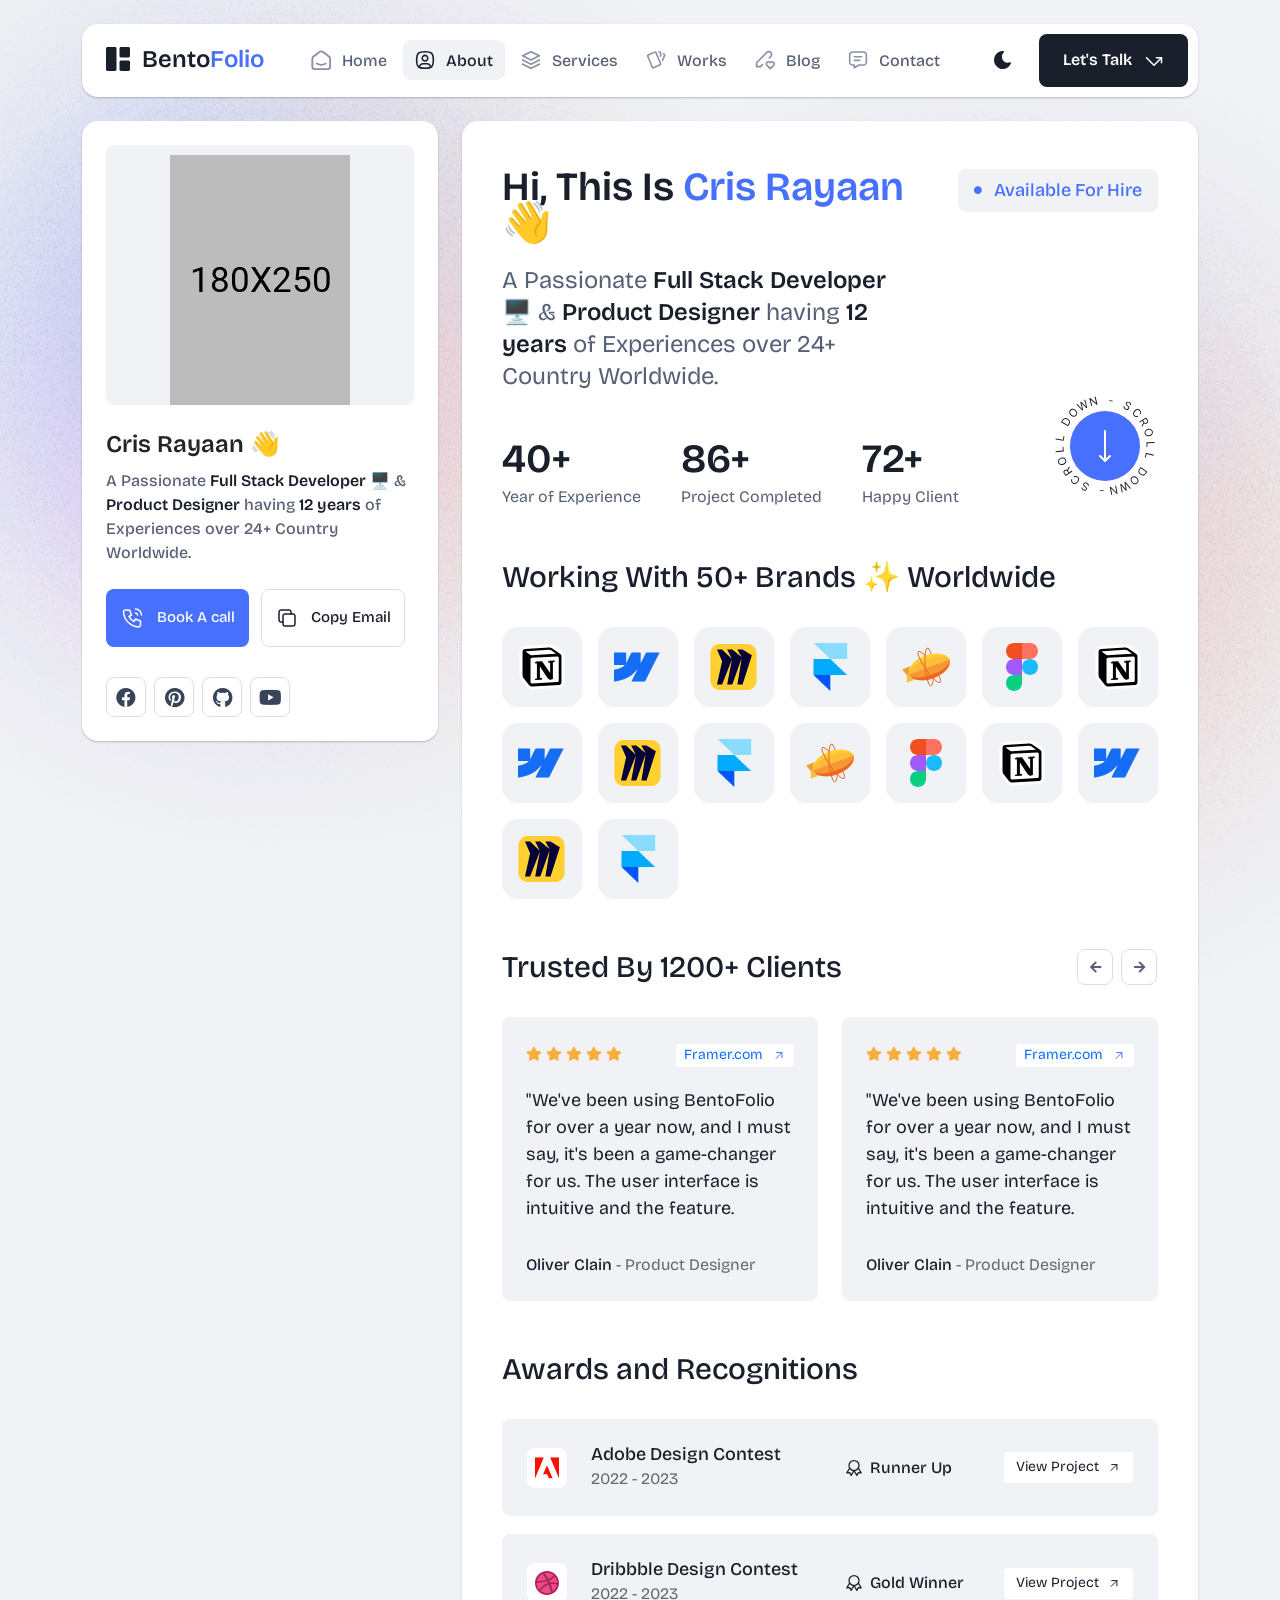
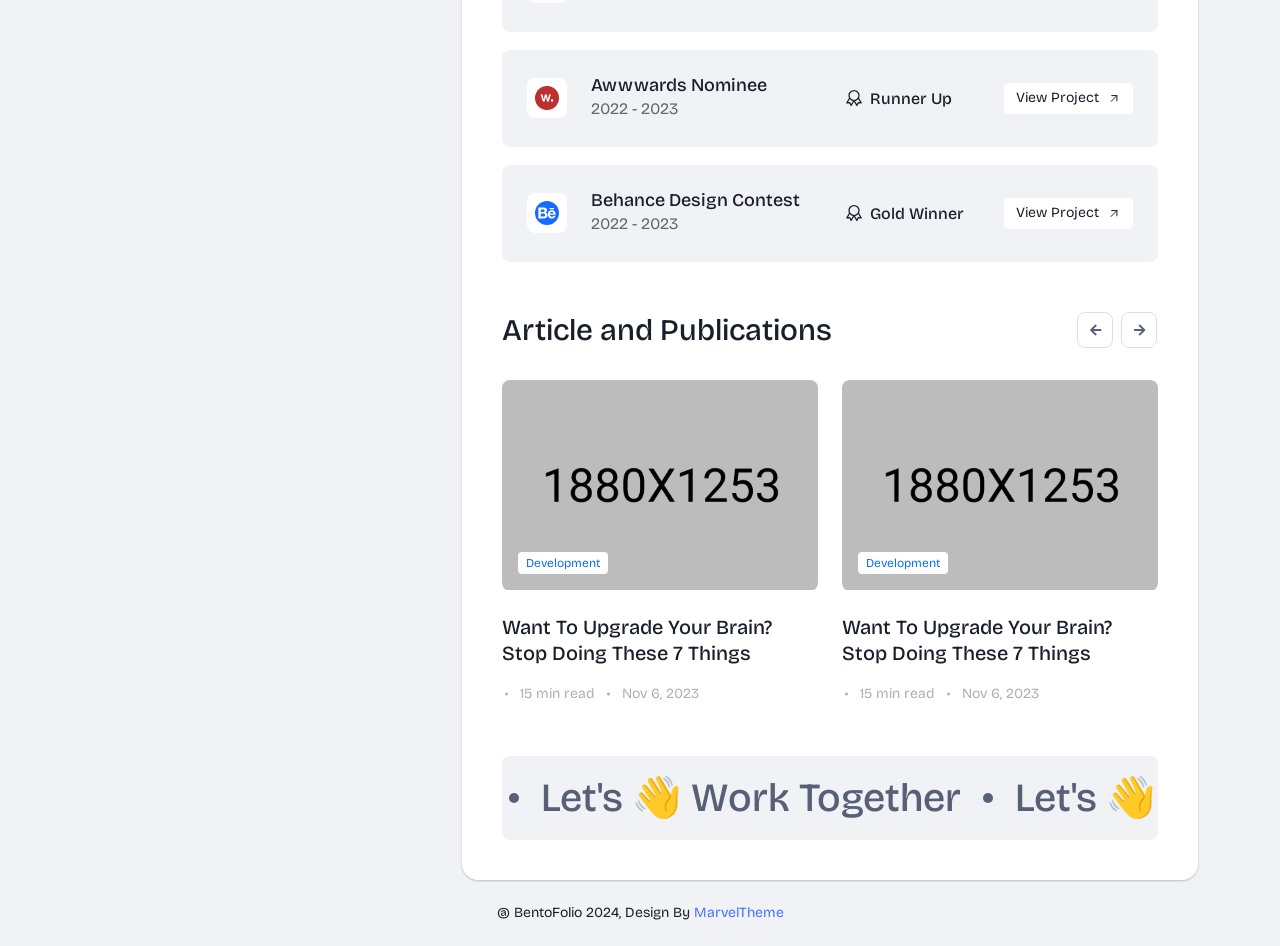
==== commit a09cb18a: "ajuste profile" ====
--- a/main-file/about.html
+++ b/main-file/about.html
@@ -4,12 +4,10 @@
 <head>
   <meta charset="UTF-8">
   <meta http-equiv="X-UA-Compatible" content="IE=edge">
-  <title>Andrea Pérez | Acerca de mi | Diseño Web y Mobile</title>
+  <title>Mas de mi [Andrea Pérez] | Portfolio UX/UI | Diseño Web y Mobile</title>
   <meta name="description" content="Bentofolio - Bootstrap Personal Portfolio Template">
-  <meta name="about" content="width=device-width, initial-scale=1">
-
+  <meta name="viewport" content="width=device-width, initial-scale=1">
   <link rel="shortcut icon" type="image/x-icon" href="assets/img/favicon.svg">
-  <!-- Place favicon.ico in the root directory -->
 
   <!-- CSS here -->
   <link rel="stylesheet" href="assets/css/bootstrap.min.css">
@@ -35,7 +33,7 @@
                     d="M0 1.5C0 1.10218 0.158035 0.720644 0.43934 0.43934C0.720644 0.158035 1.10218 0 1.5 0L9 0C9.39782 0 9.77936 0.158035 10.0607 0.43934C10.342 0.720644 10.5 1.10218 10.5 1.5V22.5C10.5 22.8978 10.342 23.2794 10.0607 23.5607C9.77936 23.842 9.39782 24 9 24H1.5C1.10218 24 0.720644 23.842 0.43934 23.5607C0.158035 23.2794 0 22.8978 0 22.5V1.5ZM13.5 1.5C13.5 1.10218 13.658 0.720644 13.9393 0.43934C14.2206 0.158035 14.6022 0 15 0L22.5 0C22.8978 0 23.2794 0.158035 23.5607 0.43934C23.842 0.720644 24 1.10218 24 1.5V9C24 9.39782 23.842 9.77936 23.5607 10.0607C23.2794 10.342 22.8978 10.5 22.5 10.5H15C14.6022 10.5 14.2206 10.342 13.9393 10.0607C13.658 9.77936 13.5 9.39782 13.5 9V1.5ZM13.5 15C13.5 14.6022 13.658 14.2206 13.9393 13.9393C14.2206 13.658 14.6022 13.5 15 13.5H22.5C22.8978 13.5 23.2794 13.658 23.5607 13.9393C23.842 14.2206 24 14.6022 24 15V22.5C24 22.8978 23.842 23.2794 23.5607 23.5607C23.2794 23.842 22.8978 24 22.5 24H15C14.6022 24 14.2206 23.842 13.9393 23.5607C13.658 23.2794 13.5 22.8978 13.5 22.5V15Z"
                     class="logo-icon" />
                 </svg>
-                <span>Colour<span class="primary">andy</span></span>
+                <span>Bento<span class="primary">Folio</span></span>
               </a>
             </div>
             <div class="navbar-main d-flex flex-grow-1">
@@ -46,7 +44,7 @@
                       d="M0 1.5C0 1.10218 0.158035 0.720644 0.43934 0.43934C0.720644 0.158035 1.10218 0 1.5 0L9 0C9.39782 0 9.77936 0.158035 10.0607 0.43934C10.342 0.720644 10.5 1.10218 10.5 1.5V22.5C10.5 22.8978 10.342 23.2794 10.0607 23.5607C9.77936 23.842 9.39782 24 9 24H1.5C1.10218 24 0.720644 23.842 0.43934 23.5607C0.158035 23.2794 0 22.8978 0 22.5V1.5ZM13.5 1.5C13.5 1.10218 13.658 0.720644 13.9393 0.43934C14.2206 0.158035 14.6022 0 15 0L22.5 0C22.8978 0 23.2794 0.158035 23.5607 0.43934C23.842 0.720644 24 1.10218 24 1.5V9C24 9.39782 23.842 9.77936 23.5607 10.0607C23.2794 10.342 22.8978 10.5 22.5 10.5H15C14.6022 10.5 14.2206 10.342 13.9393 10.0607C13.658 9.77936 13.5 9.39782 13.5 9V1.5ZM13.5 15C13.5 14.6022 13.658 14.2206 13.9393 13.9393C14.2206 13.658 14.6022 13.5 15 13.5H22.5C22.8978 13.5 23.2794 13.658 23.5607 13.9393C23.842 14.2206 24 14.6022 24 15V22.5C24 22.8978 23.842 23.2794 23.5607 23.5607C23.2794 23.842 22.8978 24 22.5 24H15C14.6022 24 14.2206 23.842 13.9393 23.5607C13.658 23.2794 13.5 22.8978 13.5 22.5V15Z"
                       class="logo-icon" />
                   </svg>
-                  <span>Colour<span class="primary">andy</span></span>
+                  <span>Bento<span class="primary">Folio</span></span>
                 </a>
               </div>
               <ul class="navbar-info mx-auto">
@@ -60,7 +58,7 @@
                         stroke-linecap="round" stroke-linejoin="round" />
                     </svg>
 
-                    <span>Inicio</span>
+                    <span>Home</span>
                   </a>
                 </li>
                 <li class="nav-item">
@@ -76,7 +74,7 @@
                         d="M4 15.7085V15.6668C4 14.7828 4.35119 13.9349 4.97631 13.3098C5.60143 12.6847 6.44928 12.3335 7.33333 12.3335H10.6667C11.5507 12.3335 12.3986 12.6847 13.0237 13.3098C13.6488 13.9349 14 14.7828 14 15.6668V15.7085"
                         stroke-width="1.4" stroke-linecap="round" stroke-linejoin="round" />
                     </svg>
-                    Acerca de mi
+                    About
                   </a>
                 </li>
                 <li class="nav-item">
@@ -89,7 +87,7 @@
                       <path d="M1.33301 11.3335L7.99967 14.6668L14.6663 11.3335" stroke-width="1.4"
                         stroke-linecap="round" stroke-linejoin="round" />
                     </svg>
-                    Servicios
+                    Services
                   </a>
                 </li>
                 <li class="nav-item">
@@ -105,7 +103,7 @@
                         d="M15.6663 3C15.8863 3.09333 16.0997 3.18083 16.3063 3.2625C16.5098 3.34882 16.6706 3.51241 16.7534 3.71729C16.8362 3.92217 16.8343 4.15155 16.748 4.355L14.833 8.83334"
                         stroke-width="1.4" stroke-linecap="round" stroke-linejoin="round" />
                     </svg>
-                    Trabajos
+                    Works
                   </a>
                 </li>
                 <li class="nav-item">
@@ -132,7 +130,7 @@
                         d="M14 1.3335C14.663 1.3335 15.2989 1.59689 15.7678 2.06573C16.2366 2.53457 16.5 3.17045 16.5 3.8335V10.5002C16.5 11.1632 16.2366 11.7991 15.7678 12.2679C15.2989 12.7368 14.663 13.0002 14 13.0002H9.83333L5.66667 15.5002V13.0002H4C3.33696 13.0002 2.70107 12.7368 2.23223 12.2679C1.76339 11.7991 1.5 11.1632 1.5 10.5002V3.8335C1.5 3.17045 1.76339 2.53457 2.23223 2.06573C2.70107 1.59689 3.33696 1.3335 4 1.3335H14Z"
                         stroke-width="1.4" stroke-linecap="round" stroke-linejoin="round" />
                     </svg>
-                    Contacto
+                    Contact
                   </a>
                 </li>
               </ul>
@@ -181,7 +179,7 @@
                   </span>
                 </button>
                 <a href="contact.html" class="lets-talk-btn">
-                Hablemos!
+                  Let's Talk
                   <svg class="icon" width="20" height="20" viewBox="0 0 20 20" fill="none"
                     xmlns="http://www.w3.org/2000/svg">
                     <path d="M17.5 11.6665V6.6665H12.5" stroke="white" stroke-width="1.5" stroke-linecap="round"
@@ -217,11 +215,11 @@
                     <img src="assets/img/images/profile.png" alt="profile">
                   </div>
                   <div class="text">
-                    <h3 class="card-title">Sobre mi 👋</h3>
-                    <p>💡 Diseñadora UX/UI y Project Manager</span> 🖥️ <span> apasionada por crear</span> 
-                      experiencias digitales que no solo se vean bien,
-                      <span> sino que se sientan bien. </span> Creo en el diseño como una herramienta para resolver problemas reales,
-                      conectar con las personas y hacer que la tecnología sea más accesible e intuitiva.</p>
+                    <h3 class="card-title">Cris Rayaan 👋</h3>
+                    <p>A Passionate <span>Full Stack Developer</span> 🖥️ & <span>Product Designer</span> having
+                      <span>12
+                        years</span> of Experiences over 24+
+                      Country Worldwide.</p>
                     <div class="common-button-groups">
                       <a class="btn btn-call" href="#">
                         <svg class="icon" width="25" height="24" viewBox="0 0 25 24" fill="none"
@@ -235,7 +233,7 @@
                           <path d="M15.5 3C17.0913 3 18.6174 3.63214 19.7426 4.75736C20.8679 5.88258 21.5 7.4087 21.5 9"
                             stroke="white" stroke-width="1.5" stroke-linecap="round" stroke-linejoin="round" />
                         </svg>
-                        Hablemos
+                        Book A call
                       </a>
                       <button class="btn btn-copy" data-clipboard-text="example@example.com">
                         <svg class="icon" width="24" height="24" viewBox="0 0 24 24" fill="none"
@@ -247,14 +245,15 @@
                             d="M16 8V6C16 5.46957 15.7893 4.96086 15.4142 4.58579C15.0391 4.21071 14.5304 4 14 4H6C5.46957 4 4.96086 4.21071 4.58579 4.58579C4.21071 4.96086 4 5.46957 4 6V14C4 14.5304 4.21071 15.0391 4.58579 15.4142C4.96086 15.7893 5.46957 16 6 16H8"
                             stroke-width="1.5" stroke-linecap="round" stroke-linejoin="round" />
                         </svg>
-                        Copiar Email
+                        Copy Email
                       </button>
                     </div>
                     <div class="social-media-icon">
                       <ul class="list-unstyled">
-                        <li><a href="https://www.linkedin.com/in/andreamariange/"><i class="fab fa-linkedin"></i></a></li>
-                        <li><a href="https://github.com/Andydes"><i class="fab fa-github"></i></a></li>
-                        <li><a href="https://www.instagram.com/colourandy/#"><i class="fab fa-instagram"></i></a></li>
+                        <li><a href="#"><i class="fab fa-facebook"></i></a></li>
+                        <li><a href="#"><i class="fab fa-pinterest"></i></a></li>
+                        <li><a href="#"><i class="fab fa-github"></i></a></li>
+                        <li><a href="#"><i class="fab fa-youtube"></i></a></li>
                       </ul>
                     </div>
                   </div>
@@ -266,7 +265,7 @@
                 <div class="card-body">
                   <div class="top-info">
                     <div class="text">
-                      <h1 class="main-title">Sobre mi <span>Andrea Perez</span> 👋</h1>
+                      <h1 class="main-title">Hi, This Is <span>Cris Rayaan</span> 👋</h1>
                       <p>A Passionate <b>Full Stack Developer</b> 🖥️ & <b>Product Designer</b> having
                         <b>12 years</b> of Experiences over 24+ Country Worldwide. </p>
                     </div>
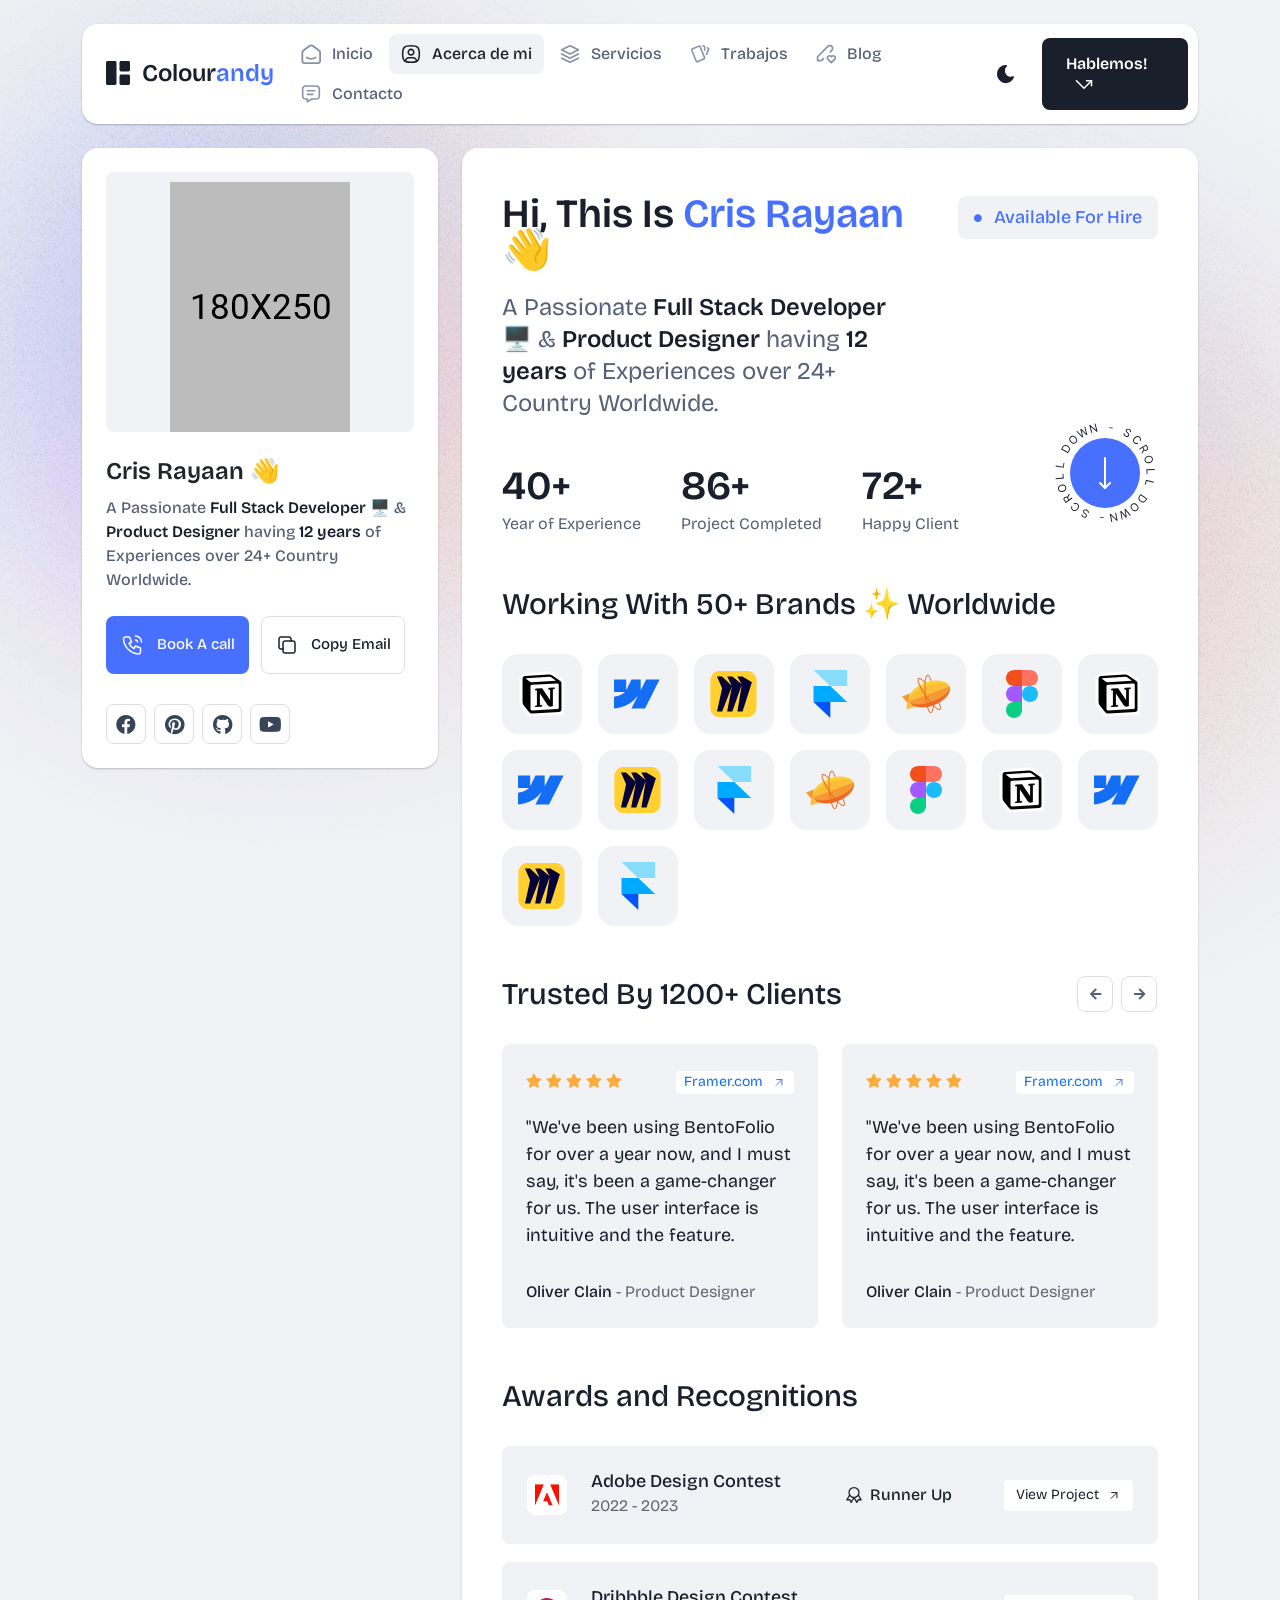
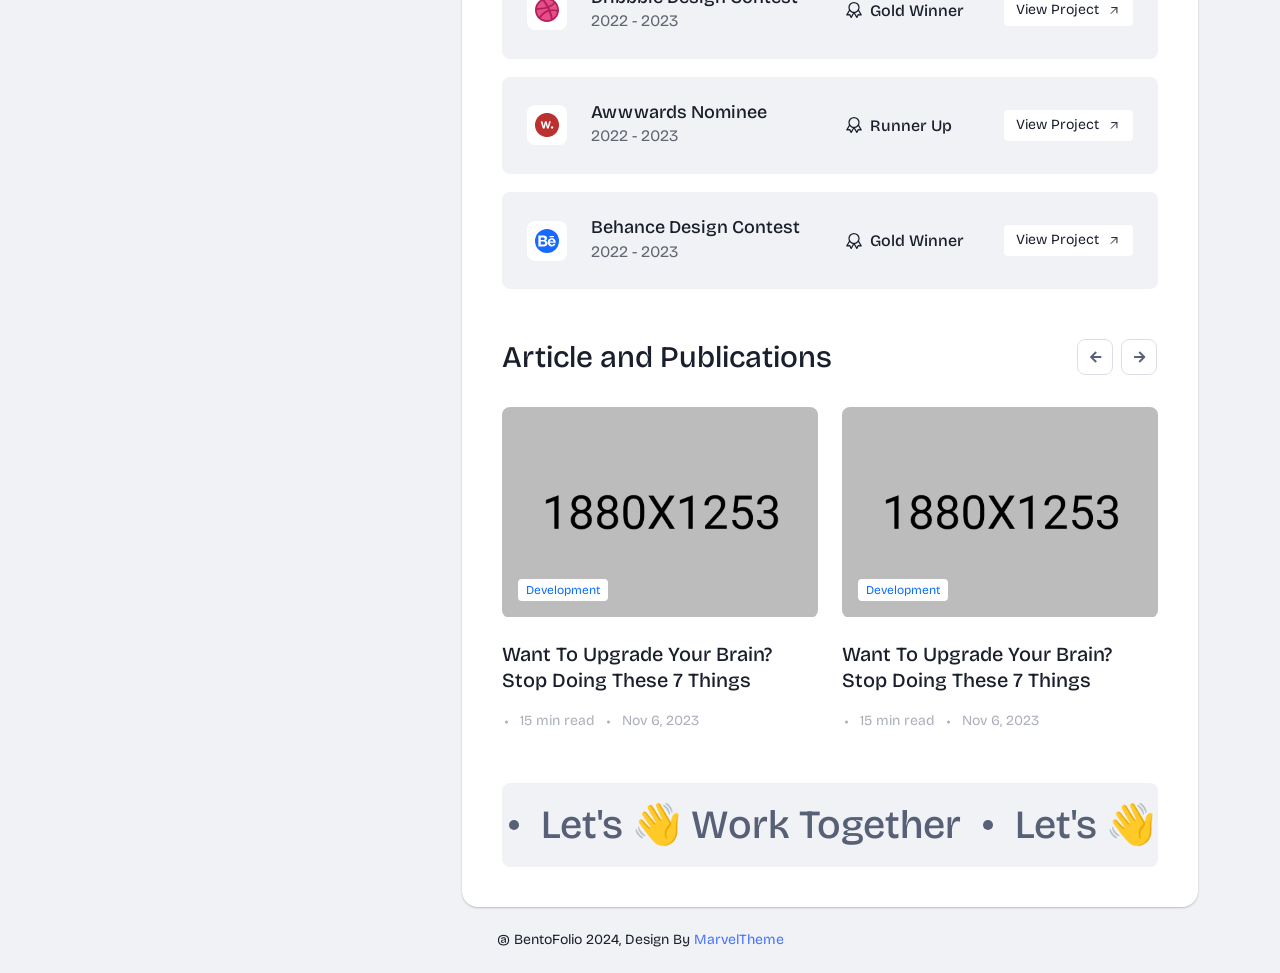
==== commit 43741114: "Navbar adjustments" ====
--- a/main-file/about.html
+++ b/main-file/about.html
@@ -4,10 +4,12 @@
 <head>
   <meta charset="UTF-8">
   <meta http-equiv="X-UA-Compatible" content="IE=edge">
-  <title>Mas de mi [Andrea Pérez] | Portfolio UX/UI | Diseño Web y Mobile</title>
+  <title>Bentofolio - Bootstrap Personal Portfolio Template</title>
   <meta name="description" content="Bentofolio - Bootstrap Personal Portfolio Template">
   <meta name="viewport" content="width=device-width, initial-scale=1">
+
   <link rel="shortcut icon" type="image/x-icon" href="assets/img/favicon.svg">
+  <!-- Place favicon.ico in the root directory -->
 
   <!-- CSS here -->
   <link rel="stylesheet" href="assets/css/bootstrap.min.css">
@@ -33,7 +35,7 @@
                     d="M0 1.5C0 1.10218 0.158035 0.720644 0.43934 0.43934C0.720644 0.158035 1.10218 0 1.5 0L9 0C9.39782 0 9.77936 0.158035 10.0607 0.43934C10.342 0.720644 10.5 1.10218 10.5 1.5V22.5C10.5 22.8978 10.342 23.2794 10.0607 23.5607C9.77936 23.842 9.39782 24 9 24H1.5C1.10218 24 0.720644 23.842 0.43934 23.5607C0.158035 23.2794 0 22.8978 0 22.5V1.5ZM13.5 1.5C13.5 1.10218 13.658 0.720644 13.9393 0.43934C14.2206 0.158035 14.6022 0 15 0L22.5 0C22.8978 0 23.2794 0.158035 23.5607 0.43934C23.842 0.720644 24 1.10218 24 1.5V9C24 9.39782 23.842 9.77936 23.5607 10.0607C23.2794 10.342 22.8978 10.5 22.5 10.5H15C14.6022 10.5 14.2206 10.342 13.9393 10.0607C13.658 9.77936 13.5 9.39782 13.5 9V1.5ZM13.5 15C13.5 14.6022 13.658 14.2206 13.9393 13.9393C14.2206 13.658 14.6022 13.5 15 13.5H22.5C22.8978 13.5 23.2794 13.658 23.5607 13.9393C23.842 14.2206 24 14.6022 24 15V22.5C24 22.8978 23.842 23.2794 23.5607 23.5607C23.2794 23.842 22.8978 24 22.5 24H15C14.6022 24 14.2206 23.842 13.9393 23.5607C13.658 23.2794 13.5 22.8978 13.5 22.5V15Z"
                     class="logo-icon" />
                 </svg>
-                <span>Bento<span class="primary">Folio</span></span>
+                <span>Colour<span class="primary">andy</span></span>
               </a>
             </div>
             <div class="navbar-main d-flex flex-grow-1">
@@ -44,7 +46,7 @@
                       d="M0 1.5C0 1.10218 0.158035 0.720644 0.43934 0.43934C0.720644 0.158035 1.10218 0 1.5 0L9 0C9.39782 0 9.77936 0.158035 10.0607 0.43934C10.342 0.720644 10.5 1.10218 10.5 1.5V22.5C10.5 22.8978 10.342 23.2794 10.0607 23.5607C9.77936 23.842 9.39782 24 9 24H1.5C1.10218 24 0.720644 23.842 0.43934 23.5607C0.158035 23.2794 0 22.8978 0 22.5V1.5ZM13.5 1.5C13.5 1.10218 13.658 0.720644 13.9393 0.43934C14.2206 0.158035 14.6022 0 15 0L22.5 0C22.8978 0 23.2794 0.158035 23.5607 0.43934C23.842 0.720644 24 1.10218 24 1.5V9C24 9.39782 23.842 9.77936 23.5607 10.0607C23.2794 10.342 22.8978 10.5 22.5 10.5H15C14.6022 10.5 14.2206 10.342 13.9393 10.0607C13.658 9.77936 13.5 9.39782 13.5 9V1.5ZM13.5 15C13.5 14.6022 13.658 14.2206 13.9393 13.9393C14.2206 13.658 14.6022 13.5 15 13.5H22.5C22.8978 13.5 23.2794 13.658 23.5607 13.9393C23.842 14.2206 24 14.6022 24 15V22.5C24 22.8978 23.842 23.2794 23.5607 23.5607C23.2794 23.842 22.8978 24 22.5 24H15C14.6022 24 14.2206 23.842 13.9393 23.5607C13.658 23.2794 13.5 22.8978 13.5 22.5V15Z"
                       class="logo-icon" />
                   </svg>
-                  <span>Bento<span class="primary">Folio</span></span>
+                  <span>Colour<span class="primary">andy</span></span>
                 </a>
               </div>
               <ul class="navbar-info mx-auto">
@@ -57,8 +59,7 @@
                       <path d="M10.9753 10.1665C9.13359 11.2773 6.14859 11.2773 4.30859 10.1665" stroke-width="1.4"
                         stroke-linecap="round" stroke-linejoin="round" />
                     </svg>
-
-                    <span>Home</span>
+                    <span>Inicio</span>
                   </a>
                 </li>
                 <li class="nav-item">
@@ -74,7 +75,7 @@
                         d="M4 15.7085V15.6668C4 14.7828 4.35119 13.9349 4.97631 13.3098C5.60143 12.6847 6.44928 12.3335 7.33333 12.3335H10.6667C11.5507 12.3335 12.3986 12.6847 13.0237 13.3098C13.6488 13.9349 14 14.7828 14 15.6668V15.7085"
                         stroke-width="1.4" stroke-linecap="round" stroke-linejoin="round" />
                     </svg>
-                    About
+                    Acerca de mi
                   </a>
                 </li>
                 <li class="nav-item">
@@ -87,7 +88,7 @@
                       <path d="M1.33301 11.3335L7.99967 14.6668L14.6663 11.3335" stroke-width="1.4"
                         stroke-linecap="round" stroke-linejoin="round" />
                     </svg>
-                    Services
+                    Servicios
                   </a>
                 </li>
                 <li class="nav-item">
@@ -103,7 +104,7 @@
                         d="M15.6663 3C15.8863 3.09333 16.0997 3.18083 16.3063 3.2625C16.5098 3.34882 16.6706 3.51241 16.7534 3.71729C16.8362 3.92217 16.8343 4.15155 16.748 4.355L14.833 8.83334"
                         stroke-width="1.4" stroke-linecap="round" stroke-linejoin="round" />
                     </svg>
-                    Works
+                    Trabajos
                   </a>
                 </li>
                 <li class="nav-item">
@@ -130,7 +131,7 @@
                         d="M14 1.3335C14.663 1.3335 15.2989 1.59689 15.7678 2.06573C16.2366 2.53457 16.5 3.17045 16.5 3.8335V10.5002C16.5 11.1632 16.2366 11.7991 15.7678 12.2679C15.2989 12.7368 14.663 13.0002 14 13.0002H9.83333L5.66667 15.5002V13.0002H4C3.33696 13.0002 2.70107 12.7368 2.23223 12.2679C1.76339 11.7991 1.5 11.1632 1.5 10.5002V3.8335C1.5 3.17045 1.76339 2.53457 2.23223 2.06573C2.70107 1.59689 3.33696 1.3335 4 1.3335H14Z"
                         stroke-width="1.4" stroke-linecap="round" stroke-linejoin="round" />
                     </svg>
-                    Contact
+                    Contacto
                   </a>
                 </li>
               </ul>
@@ -173,13 +174,12 @@
                       <path
                         d="M12 7C12.9797 6.99994 13.9378 7.28769 14.7553 7.8275C15.5729 8.36731 16.2138 9.1354 16.5986 10.0364C16.9833 10.9373 17.0949 11.9315 16.9195 12.8953C16.7441 13.8592 16.2893 14.7502 15.6118 15.4579C14.9343 16.1655 14.0638 16.6585 13.1085 16.8756C12.1532 17.0928 11.1552 17.0245 10.2383 16.6793C9.3215 16.334 8.52629 15.7271 7.95146 14.9338C7.37663 14.1405 7.04752 13.1958 7.005 12.217L7 12L7.005 11.783C7.06092 10.4958 7.61161 9.27978 8.54222 8.38866C9.47284 7.49754 10.7115 7.00007 12 7Z"
                         fill="#FD7E41" />
-
                     </svg>
                     <small class="theme-text d-block d-xl-none">Change appearance</small>
                   </span>
                 </button>
                 <a href="contact.html" class="lets-talk-btn">
-                  Let's Talk
+                  Hablemos!
                   <svg class="icon" width="20" height="20" viewBox="0 0 20 20" fill="none"
                     xmlns="http://www.w3.org/2000/svg">
                     <path d="M17.5 11.6665V6.6665H12.5" stroke="white" stroke-width="1.5" stroke-linecap="round"
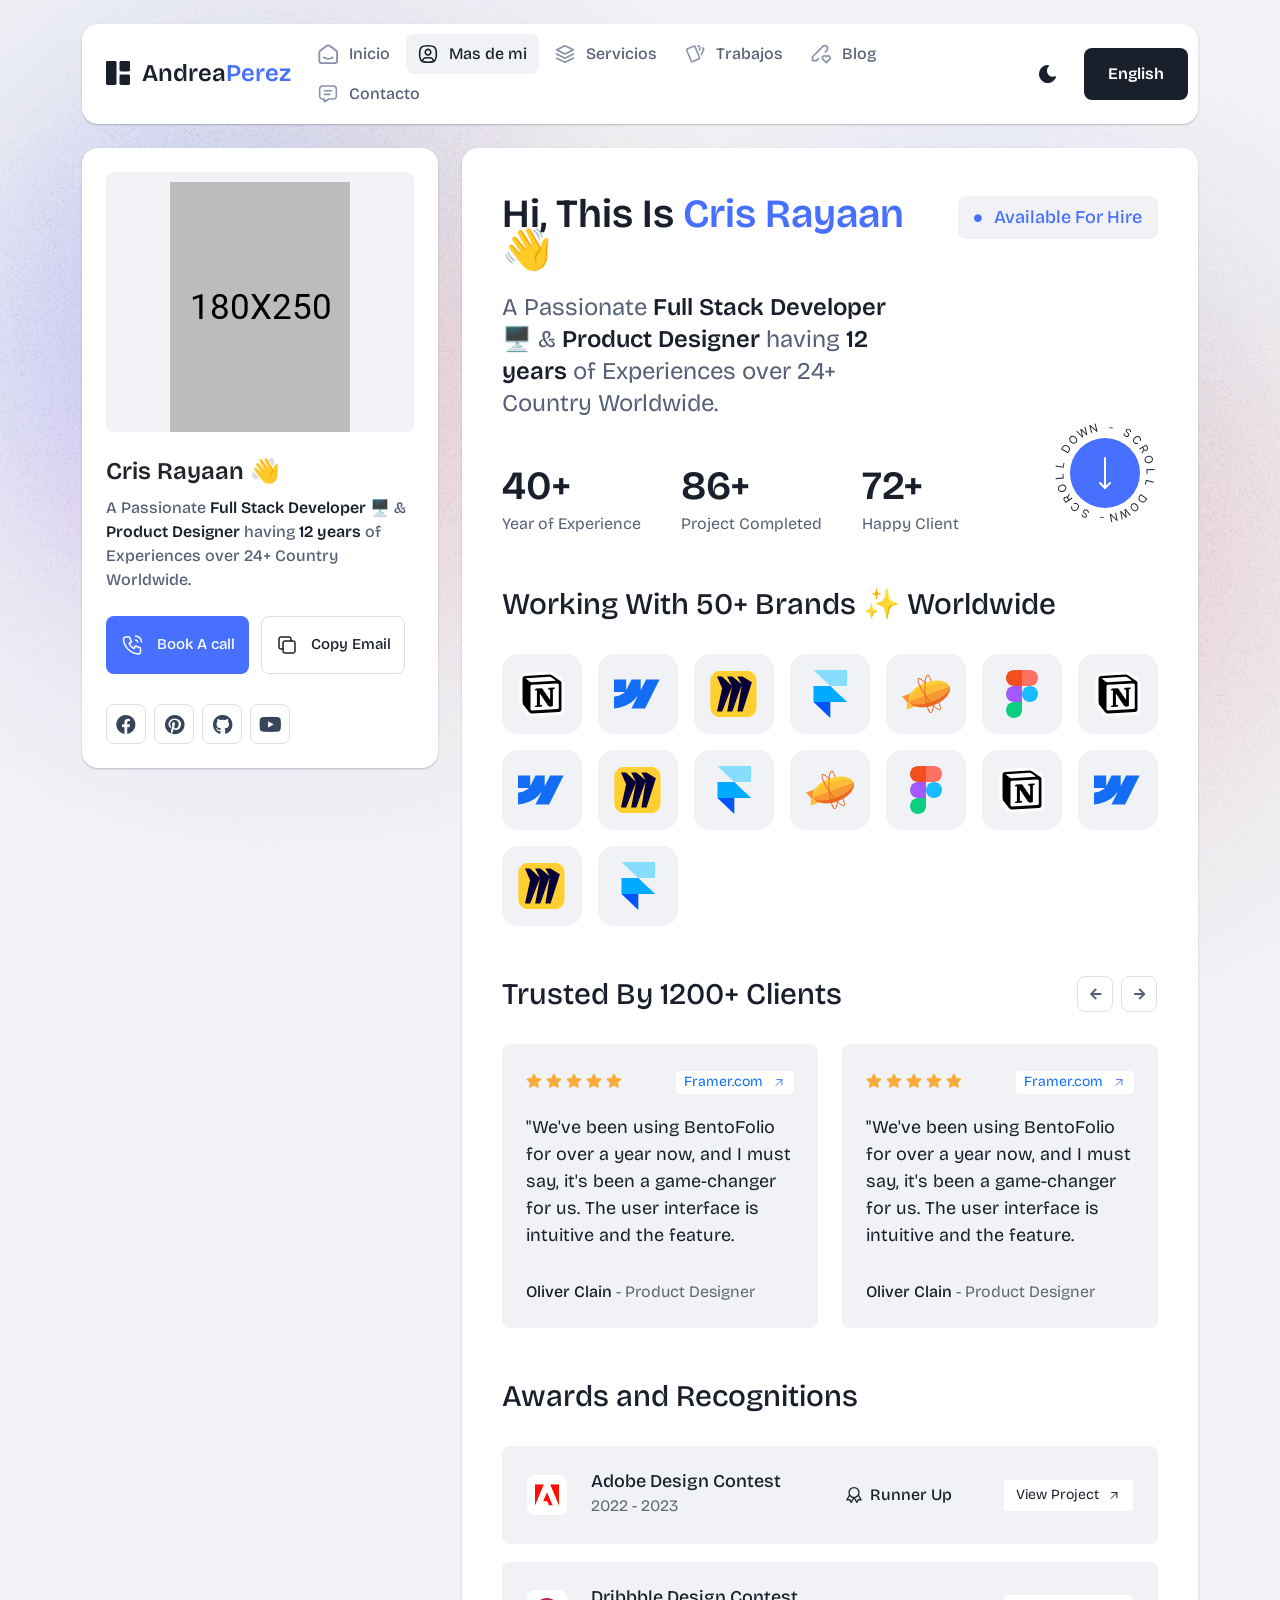
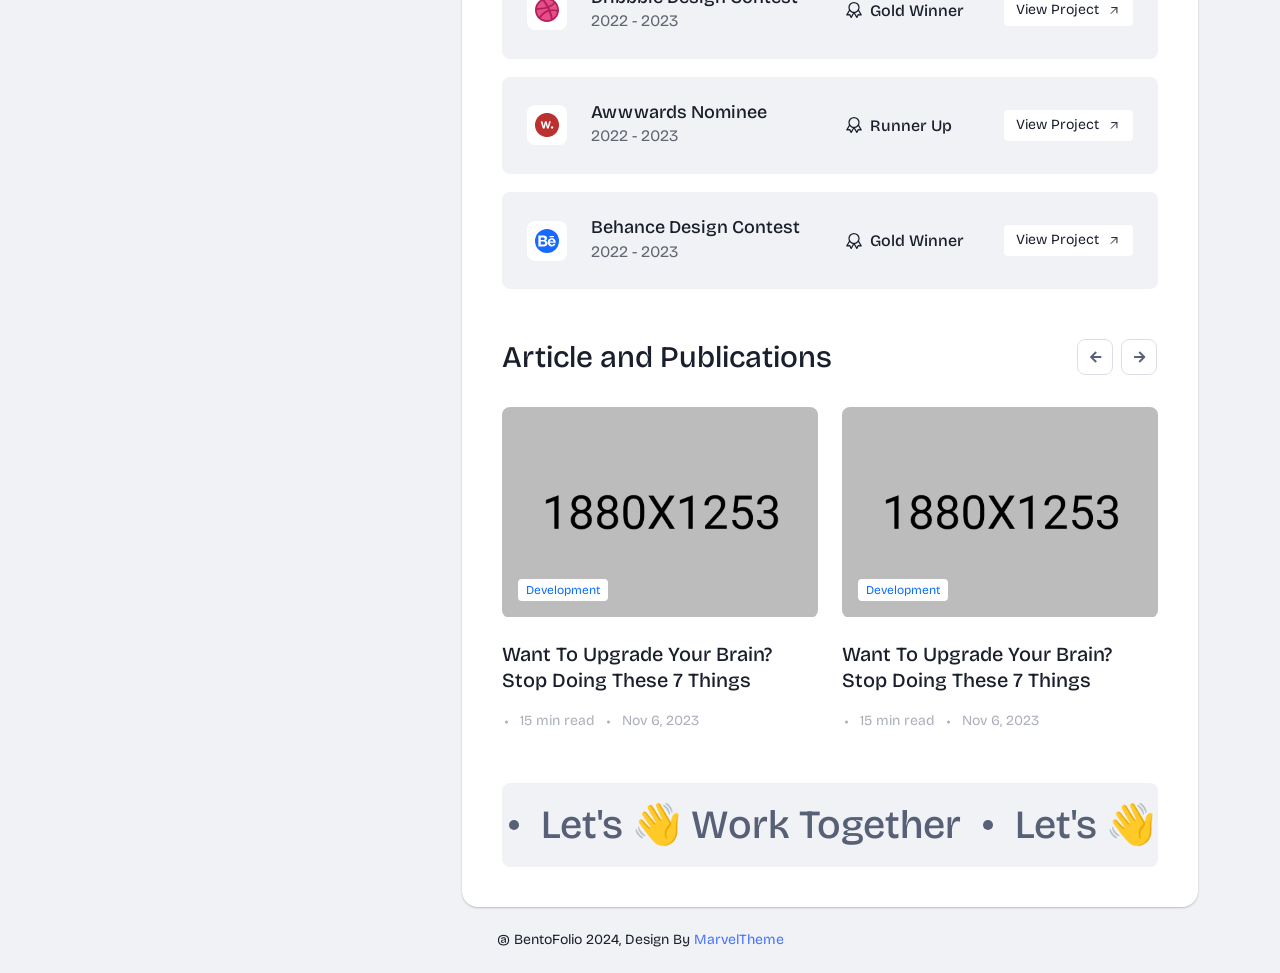
==== commit d763df37: "improvements navbar" ====
--- a/main-file/about.html
+++ b/main-file/about.html
@@ -4,12 +4,10 @@
 <head>
   <meta charset="UTF-8">
   <meta http-equiv="X-UA-Compatible" content="IE=edge">
-  <title>Bentofolio - Bootstrap Personal Portfolio Template</title>
+  <title>Mas de mi [Andrea Pérez] | Portfolio UX/UI | Diseño Web y Mobile</title>
   <meta name="description" content="Bentofolio - Bootstrap Personal Portfolio Template">
   <meta name="viewport" content="width=device-width, initial-scale=1">
-
   <link rel="shortcut icon" type="image/x-icon" href="assets/img/favicon.svg">
-  <!-- Place favicon.ico in the root directory -->
 
   <!-- CSS here -->
   <link rel="stylesheet" href="assets/css/bootstrap.min.css">
@@ -35,7 +33,7 @@
                     d="M0 1.5C0 1.10218 0.158035 0.720644 0.43934 0.43934C0.720644 0.158035 1.10218 0 1.5 0L9 0C9.39782 0 9.77936 0.158035 10.0607 0.43934C10.342 0.720644 10.5 1.10218 10.5 1.5V22.5C10.5 22.8978 10.342 23.2794 10.0607 23.5607C9.77936 23.842 9.39782 24 9 24H1.5C1.10218 24 0.720644 23.842 0.43934 23.5607C0.158035 23.2794 0 22.8978 0 22.5V1.5ZM13.5 1.5C13.5 1.10218 13.658 0.720644 13.9393 0.43934C14.2206 0.158035 14.6022 0 15 0L22.5 0C22.8978 0 23.2794 0.158035 23.5607 0.43934C23.842 0.720644 24 1.10218 24 1.5V9C24 9.39782 23.842 9.77936 23.5607 10.0607C23.2794 10.342 22.8978 10.5 22.5 10.5H15C14.6022 10.5 14.2206 10.342 13.9393 10.0607C13.658 9.77936 13.5 9.39782 13.5 9V1.5ZM13.5 15C13.5 14.6022 13.658 14.2206 13.9393 13.9393C14.2206 13.658 14.6022 13.5 15 13.5H22.5C22.8978 13.5 23.2794 13.658 23.5607 13.9393C23.842 14.2206 24 14.6022 24 15V22.5C24 22.8978 23.842 23.2794 23.5607 23.5607C23.2794 23.842 22.8978 24 22.5 24H15C14.6022 24 14.2206 23.842 13.9393 23.5607C13.658 23.2794 13.5 22.8978 13.5 22.5V15Z"
                     class="logo-icon" />
                 </svg>
-                <span>Colour<span class="primary">andy</span></span>
+                <span>Andrea<span class="primary">Perez</span></span>
               </a>
             </div>
             <div class="navbar-main d-flex flex-grow-1">
@@ -75,7 +73,7 @@
                         d="M4 15.7085V15.6668C4 14.7828 4.35119 13.9349 4.97631 13.3098C5.60143 12.6847 6.44928 12.3335 7.33333 12.3335H10.6667C11.5507 12.3335 12.3986 12.6847 13.0237 13.3098C13.6488 13.9349 14 14.7828 14 15.6668V15.7085"
                         stroke-width="1.4" stroke-linecap="round" stroke-linejoin="round" />
                     </svg>
-                    Acerca de mi
+                    Mas de mi
                   </a>
                 </li>
                 <li class="nav-item">
@@ -178,15 +176,8 @@
                     <small class="theme-text d-block d-xl-none">Change appearance</small>
                   </span>
                 </button>
-                <a href="contact.html" class="lets-talk-btn">
-                  Hablemos!
-                  <svg class="icon" width="20" height="20" viewBox="0 0 20 20" fill="none"
-                    xmlns="http://www.w3.org/2000/svg">
-                    <path d="M17.5 11.6665V6.6665H12.5" stroke="white" stroke-width="1.5" stroke-linecap="round"
-                      stroke-linejoin="round" />
-                    <path d="M17.5 6.6665L10 14.1665L2.5 6.6665" stroke="white" stroke-width="1.5"
-                      stroke-linecap="round" stroke-linejoin="round" />
-                  </svg>
+                <a href="index-en.htmls" class="lets-talk-btn">
+                  English
                 </a>
               </div>
             </div>
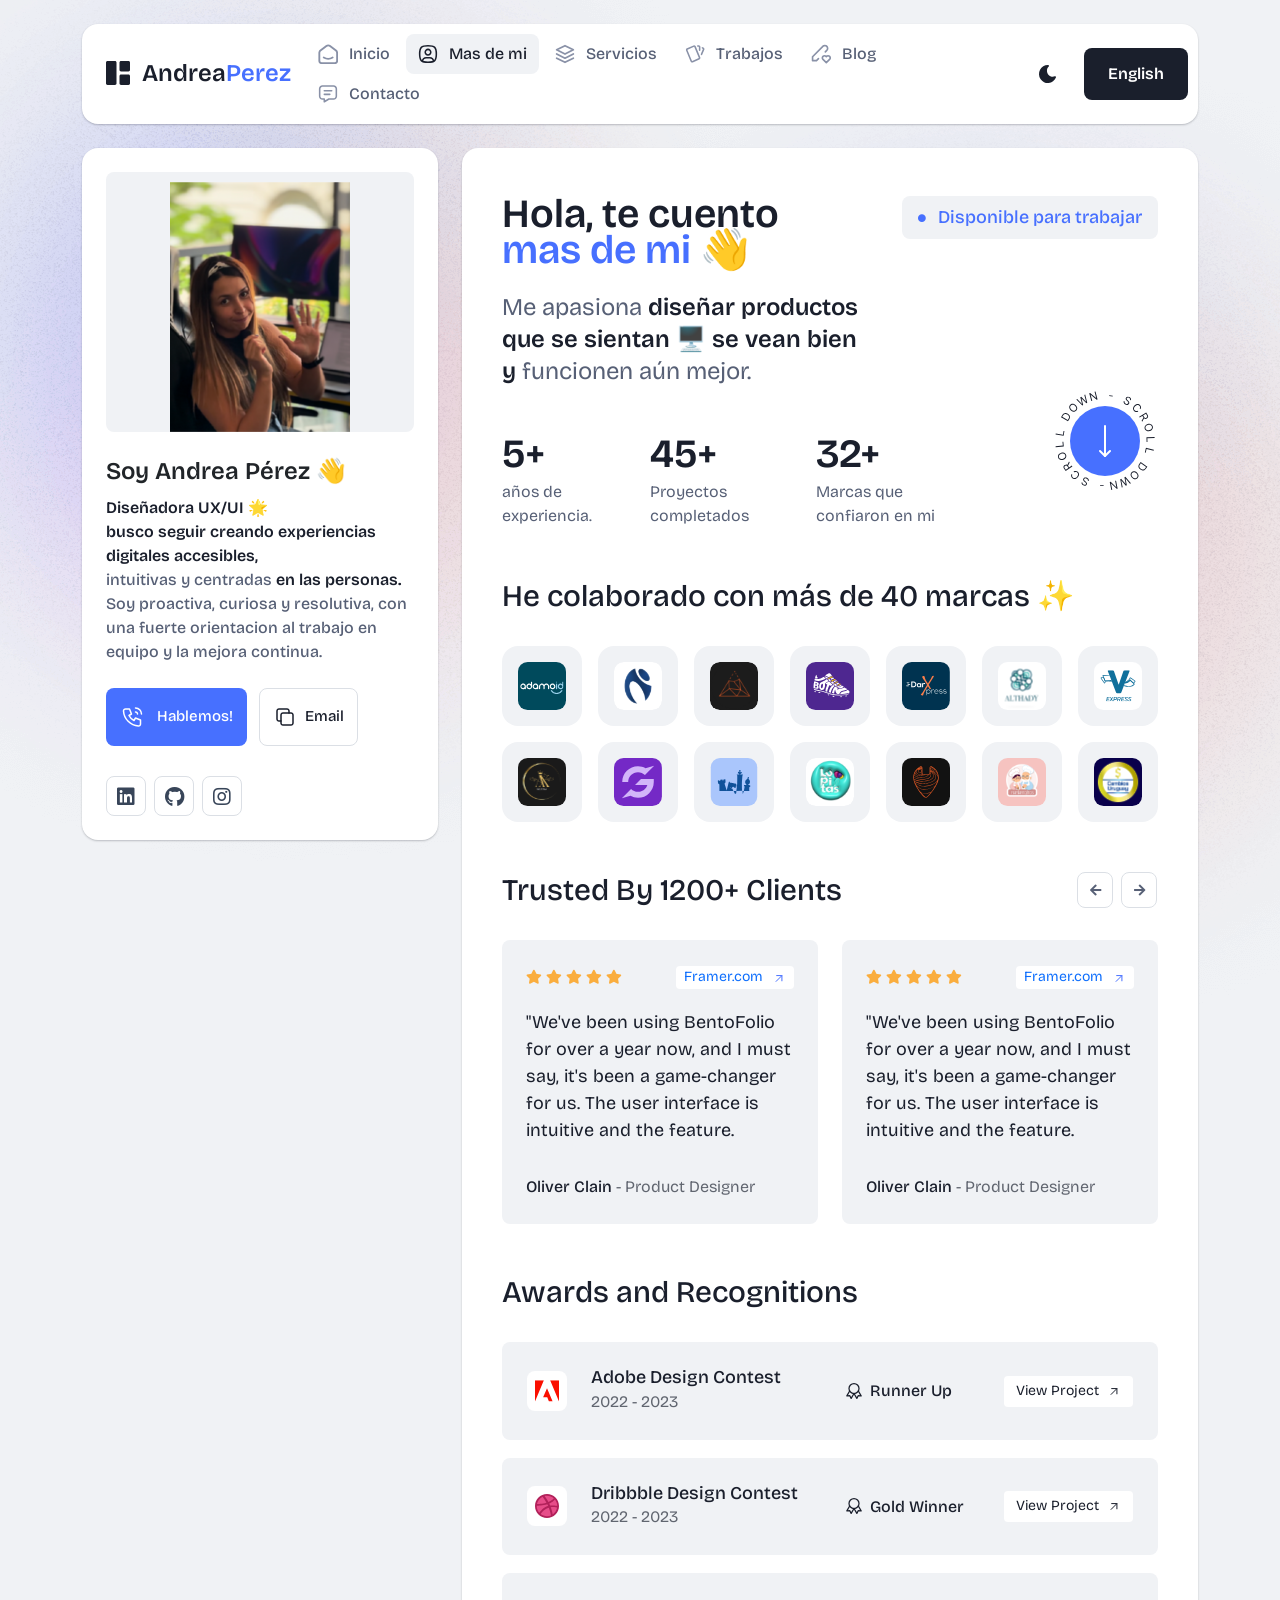
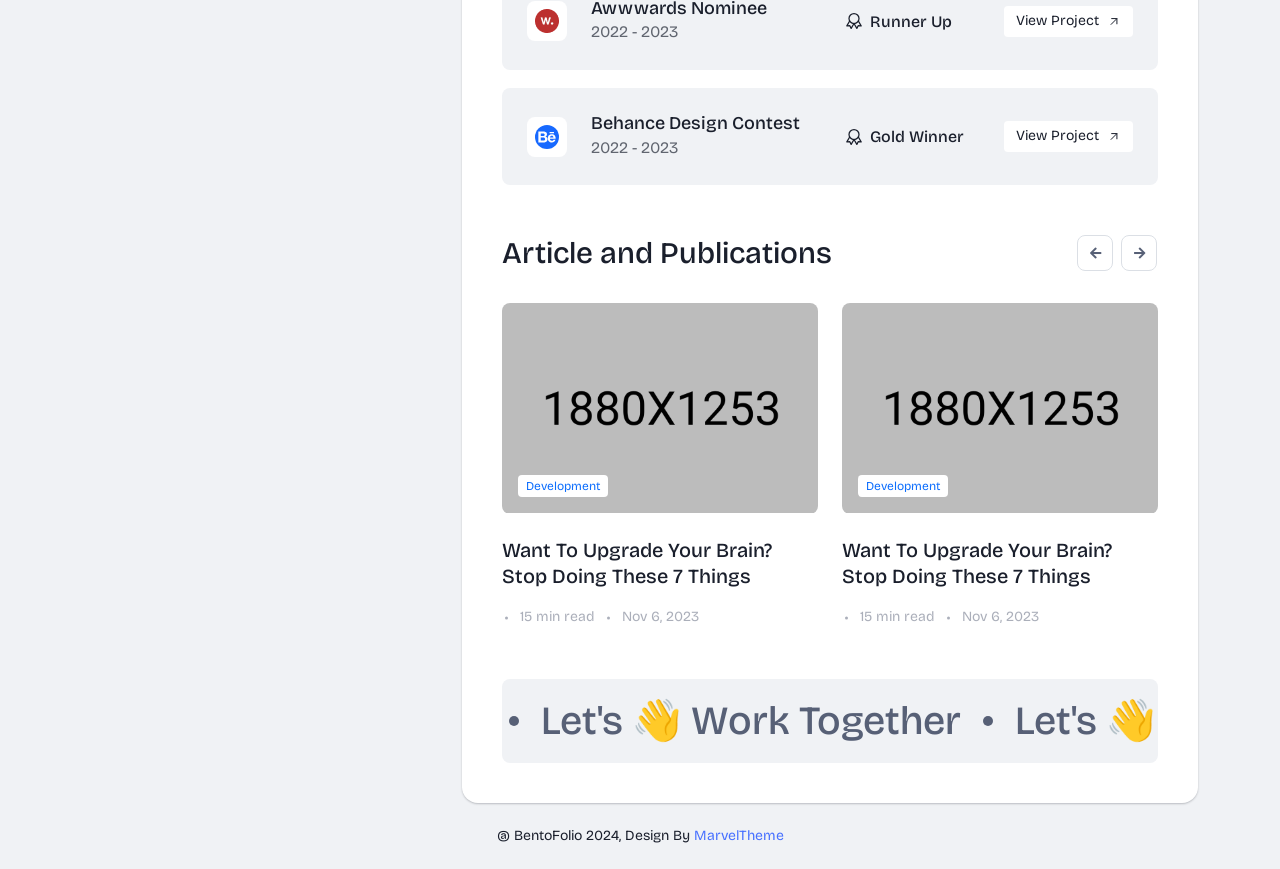
==== commit e2c84b68: "Ajuste-clients-aboutme" ====
--- a/main-file/about.html
+++ b/main-file/about.html
@@ -206,16 +206,15 @@
                     <img src="assets/img/images/profile.png" alt="profile">
                   </div>
                   <div class="text">
-                    <h3 class="card-title">Cris Rayaan 👋</h3>
-                    <p>A Passionate <span>Full Stack Developer</span> 🖥️ & <span>Product Designer</span> having
-                      <span>12
-                        years</span> of Experiences over 24+
-                      Country Worldwide.</p>
+                    <h3 class="card-title">Soy Andrea Pérez 👋</h3>
+                    
+                    <p><span>Diseñadora UX/UI</span> 🌟<span> busco seguir creando experiencias digitales accesibles,</span> intuitivas y centradas
+                      <span>en las personas.</span> Soy proactiva, curiosa y resolutiva, con una fuerte orientacion al trabajo en equipo y la mejora continua.</p>                      
                     <div class="common-button-groups">
-                      <a class="btn btn-call" href="#">
+                      <a class="btn btn-call" href="https://t.me/andreamariange">
                         <svg class="icon" width="25" height="24" viewBox="0 0 25 24" fill="none"
                           xmlns="http://www.w3.org/2000/svg">
-                          <path
+                          <path 
                             d="M5.5 4H9.5L11.5 9L9 10.5C10.071 12.6715 11.8285 14.429 14 15.5L15.5 13L20.5 15V19C20.5 19.5304 20.2893 20.0391 19.9142 20.4142C19.5391 20.7893 19.0304 21 18.5 21C14.5993 20.763 10.9202 19.1065 8.15683 16.3432C5.3935 13.5798 3.73705 9.90074 3.5 6C3.5 5.46957 3.71071 4.96086 4.08579 4.58579C4.46086 4.21071 4.96957 4 5.5 4Z"
                             stroke="white" stroke-width="1.5" stroke-linecap="round" stroke-linejoin="round" />
                           <path
@@ -224,9 +223,9 @@
                           <path d="M15.5 3C17.0913 3 18.6174 3.63214 19.7426 4.75736C20.8679 5.88258 21.5 7.4087 21.5 9"
                             stroke="white" stroke-width="1.5" stroke-linecap="round" stroke-linejoin="round" />
                         </svg>
-                        Book A call
+                        Hablemos!
                       </a>
-                      <button class="btn btn-copy" data-clipboard-text="example@example.com">
+                      <button class="btn btn-copy" data-clipboard-text="Andydes23@gmail.com">
                         <svg class="icon" width="24" height="24" viewBox="0 0 24 24" fill="none"
                           xmlns="http://www.w3.org/2000/svg">
                           <path
@@ -235,16 +234,14 @@
                           <path
                             d="M16 8V6C16 5.46957 15.7893 4.96086 15.4142 4.58579C15.0391 4.21071 14.5304 4 14 4H6C5.46957 4 4.96086 4.21071 4.58579 4.58579C4.21071 4.96086 4 5.46957 4 6V14C4 14.5304 4.21071 15.0391 4.58579 15.4142C4.96086 15.7893 5.46957 16 6 16H8"
                             stroke-width="1.5" stroke-linecap="round" stroke-linejoin="round" />
-                        </svg>
-                        Copy Email
+                        </svg>Email
                       </button>
                     </div>
                     <div class="social-media-icon">
                       <ul class="list-unstyled">
-                        <li><a href="#"><i class="fab fa-facebook"></i></a></li>
-                        <li><a href="#"><i class="fab fa-pinterest"></i></a></li>
-                        <li><a href="#"><i class="fab fa-github"></i></a></li>
-                        <li><a href="#"><i class="fab fa-youtube"></i></a></li>
+                        <li><a href="https://www.linkedin.com/in/andreamariange/"><i class="fab fa-linkedin"></i></a></li>
+                        <li><a href="https://github.com/Andydes"><i class="fab fa-github"></i></a></li>
+                        <li><a href="https://www.instagram.com/colourandy/#"><i class="fab fa-instagram"></i></a></li>
                       </ul>
                     </div>
                   </div>
@@ -256,28 +253,29 @@
                 <div class="card-body">
                   <div class="top-info">
                     <div class="text">
-                      <h1 class="main-title">Hi, This Is <span>Cris Rayaan</span> 👋</h1>
-                      <p>A Passionate <b>Full Stack Developer</b> 🖥️ & <b>Product Designer</b> having
-                        <b>12 years</b> of Experiences over 24+ Country Worldwide. </p>
+                      <h1 class="main-title">Hola, te cuento <span>mas de mi</span> 👋</h1>
+                      <p> Me apasiona<b> diseñar productos que se sientan </b> 🖥️  <b>se vean bien y </b>  funcionen aún mejor.
+                        </p>
                     </div>
                     <div class="available-btn">
-                      <span><i class="fas fa-circle"></i> Available For Hire</span>
+                      <span><i class="fas fa-circle"></i> Disponible para trabajar</span>
                     </div>
                   </div>
                   <div class="counter-area">
                     <div class="counter">
                       <div class="counter-item">
-                        <h3 class="number">40+</h3>
-                        <p class="subtitle">Year of Experience</p>
+                        <h3 class="number">5+</h3>
+                        <p class="subtitle">años de experiencia. 
+                        </p>
                       </div>
                       <div class="counter-item">
-                        <h3 class="number">86+</h3>
-                        <p class="subtitle">Project Completed
+                        <h3 class="number">45+</h3>
+                        <p class="subtitle">Proyectos completados
                         </p>
                       </div>
                       <div class="counter-item">
-                        <h3 class="number">72+</h3>
-                        <p class="subtitle">Happy Client
+                        <h3 class="number">32+</h3>
+                        <p class="subtitle">Marcas que confiaron en mi
                         </p>
                       </div>
                     </div>
@@ -299,56 +297,50 @@
                     </div>
                   </div>
                   <div class="working-with-area">
-                    <h2 class="main-common-title">Working With 50+ Brands ✨ Worldwide
+                    <h2 class="main-common-title">He colaborado con más de 40 marcas  ✨ 
                     </h2>
                     <div class="working-with-main">
                       <div class="items">
-                        <img src="assets/img/icons/notion.svg" alt="notion">
-                      </div>
-                      <div class="items">
-                        <img src="assets/img/icons/webflow.svg" alt="webflow">
-                      </div>
-                      <div class="items">
-                        <img src="assets/img/icons/mico.svg" alt="mico">
-                      </div>
-                      <div class="items">
-                        <img src="assets/img/icons/framer.svg" alt="framer">
-                      </div>
-                      <div class="items">
-                        <img src="assets/img/icons/zeplin.svg" alt="zeplin">
-                      </div>
-                      <div class="items">
-                        <img src="assets/img/icons/figma.svg" alt="figma">
-                      </div>
-                      <div class="items">
-                        <img src="assets/img/icons/notion.svg" alt="notion">
-                      </div>
-                      <div class="items">
-                        <img src="assets/img/icons/webflow.svg" alt="webflow">
-                      </div>
-                      <div class="items">
-                        <img src="assets/img/icons/mico.svg" alt="mico">
-                      </div>
-                      <div class="items">
-                        <img src="assets/img/icons/framer.svg" alt="framer">
-                      </div>
-                      <div class="items">
-                        <img src="assets/img/icons/zeplin.svg" alt="zeplin">
-                      </div>
-                      <div class="items">
-                        <img src="assets/img/icons/figma.svg" alt="figma">
-                      </div>
-                      <div class="items">
-                        <img src="assets/img/icons/notion.svg" alt="notion">
-                      </div>
-                      <div class="items">
-                        <img src="assets/img/icons/webflow.svg" alt="webflow">
-                      </div>
-                      <div class="items">
-                        <img src="assets/img/icons/mico.svg" alt="mico">
-                      </div>
-                      <div class="items">
-                        <img src="assets/img/icons/framer.svg" alt="framer">
+                        <img src="assets/img/icons/adamoID.svg" alt="adamo">
+                      </div>
+                      <div class="items">
+                        <img src="assets/img/icons/Albanghu.svg" alt="Albanghu">
+                      </div>
+                      <div class="items">
+                        <img src="assets/img/icons/limbo.svg" alt="limbo">
+                      </div>
+                      <div class="items">
+                        <img src="assets/img/icons/botin.svg" alt="botin">
+                      </div>
+                      <div class="items">
+                        <img src="assets/img/icons/darxpress.svg" alt="darxpress">
+                      </div>
+                      <div class="items">
+                        <img src="assets/img/icons/Althady.svg" alt="Althady">
+                      </div>
+                      <div class="items">
+                        <img src="assets/img/icons/Express.svg" alt="Express">
+                      </div>
+                      <div class="items">
+                        <img src="assets/img/icons/alexa.svg" alt="alexa">
+                      </div>
+                      <div class="items">
+                        <img src="assets/img/icons/Guatapay.svg" alt="Guatapay">
+                      </div>
+                      <div class="items">
+                        <img src="assets/img/icons/Pioneros.svg" alt="Pioneros">
+                      </div>
+                      <div class="items">
+                        <img src="assets/img/icons/Lupitas.svg" alt="Lupitas">
+                      </div>
+                      <div class="items">
+                        <img src="assets/img/icons/Limboteams.svg" alt="limboteams">
+                      </div>
+                      <div class="items">
+                        <img src="assets/img/icons/mamiantojitos.svg" alt="mamiantojitos">
+                      </div>
+                      <div class="items">
+                        <img src="assets/img/icons/Cambios uruguay.svg" alt="cambios">
                       </div>
                     </div>
                   </div>
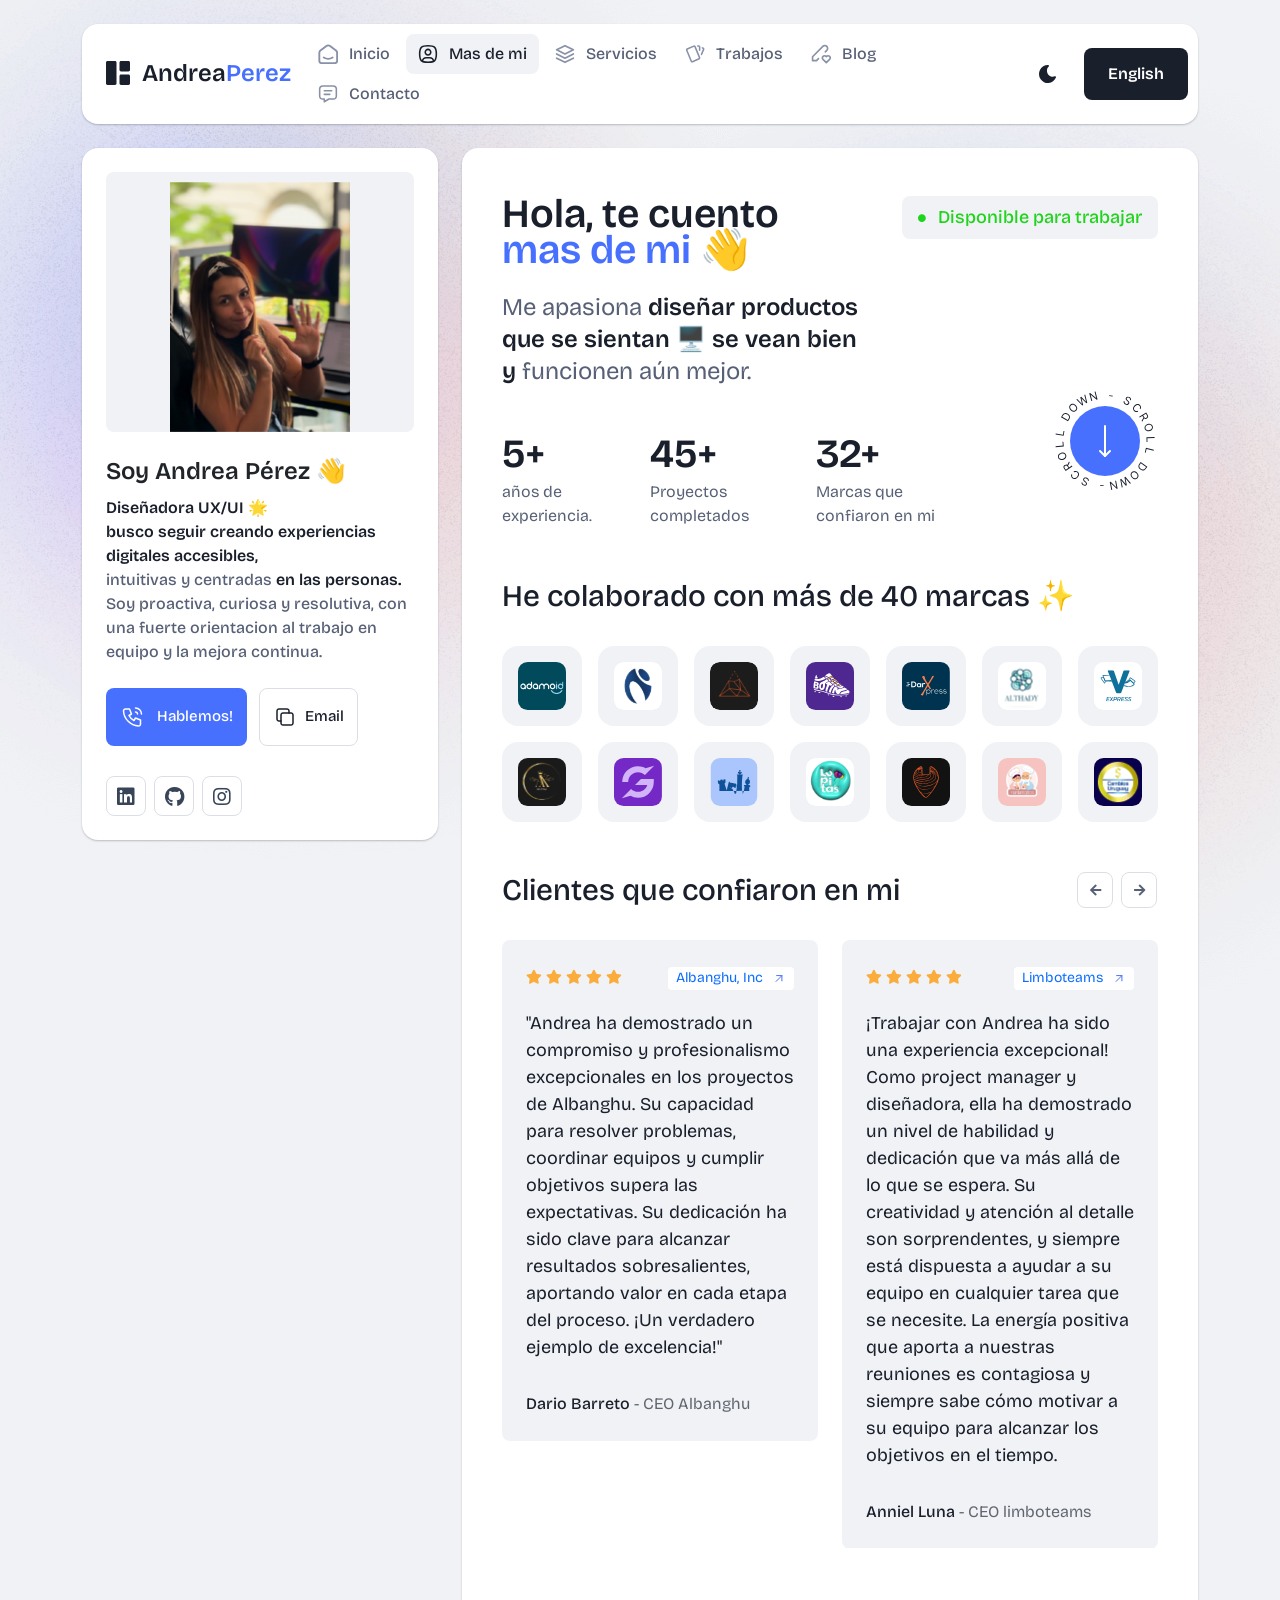
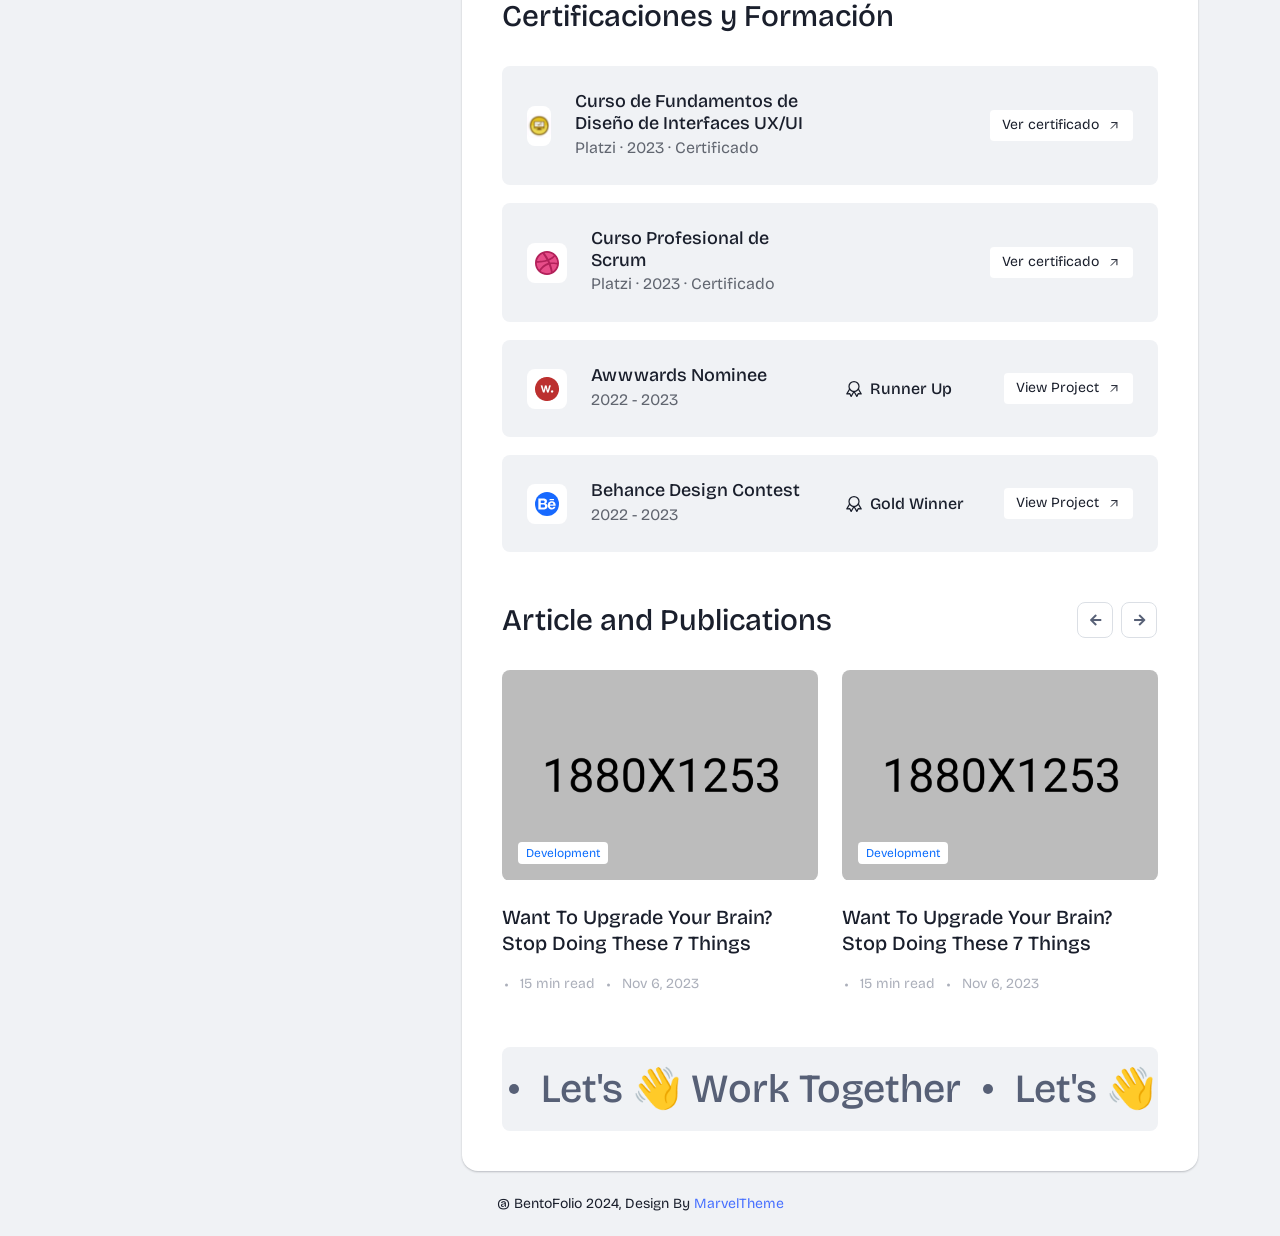
==== commit d527f35b: "last changes" ====
--- a/main-file/about.html
+++ b/main-file/about.html
@@ -345,9 +345,73 @@
                     </div>
                   </div>
                   <div class="client-feedback">
-                    <h2 class="main-common-title">Trusted By 1200+ Clients
+                    <h2 class="main-common-title">Clientes que confiaron en mi
                     </h2>
                     <div class="row client-feedback-slider">
+                      <div class="col-lg-6">
+                        <div class="feedback-item">
+                          <div class="feedback-top-info">
+                            <div class="rating">
+                              <i class="fas fa-star"></i>
+                              <i class="fas fa-star"></i>
+                              <i class="fas fa-star"></i>
+                              <i class="fas fa-star"></i>
+                              <i class="fas fa-star"></i>
+                            </div>
+                            <div class="website">
+                              <a href="https://www.albanghu.com">Albanghu, Inc
+                                <svg class="arrow-up" width="14" height="15" viewBox="0 0 14 15" fill="none"
+                                  xmlns="http://www.w3.org/2000/svg">
+                                  <path d="M9.91634 4.5835L4.08301 10.4168" stroke-linecap="round"
+                                    stroke-linejoin="round" />
+                                  <path d="M4.66699 4.5835H9.91699V9.8335" stroke-linecap="round"
+                                    stroke-linejoin="round" />
+                                </svg>
+                              </a>
+                            </div>
+                          </div>
+                          <div class="details">
+                            <p>
+                              "Andrea ha demostrado un compromiso y profesionalismo excepcionales en los proyectos de Albanghu. Su capacidad para resolver problemas, coordinar equipos y cumplir objetivos supera las expectativas. Su dedicación ha sido clave para alcanzar resultados sobresalientes, aportando valor en cada etapa del proceso. ¡Un verdadero ejemplo de excelencia!"
+                            </p>
+                          </div>
+                          <div class="designation">
+                            <p><span>Dario Barreto</span> - CEO Albanghu</p>
+                          </div>
+                        </div>
+                      </div>
+                      <div class="col-lg-6">
+                        <div class="feedback-item">
+                          <div class="feedback-top-info">
+                            <div class="rating">
+                              <i class="fas fa-star"></i>
+                              <i class="fas fa-star"></i>
+                              <i class="fas fa-star"></i>
+                              <i class="fas fa-star"></i>
+                              <i class="fas fa-star"></i>
+                            </div>
+                            <div class="website">
+                              <a href="https://limboteams.com/">Limboteams 
+                                <svg class="arrow-up" width="14" height="15" viewBox="0 0 14 15" fill="none"
+                                  xmlns="http://www.w3.org/2000/svg">
+                                  <path d="M9.91634 4.5835L4.08301 10.4168" stroke-linecap="round"
+                                    stroke-linejoin="round" />
+                                  <path d="M4.66699 4.5835H9.91699V9.8335" stroke-linecap="round"
+                                    stroke-linejoin="round" />
+                                </svg>
+                              </a>
+                            </div>
+                          </div>
+                          <div class="details">
+                            <p>
+                              ¡Trabajar con Andrea ha sido una experiencia excepcional! Como project manager y diseñadora, ella ha demostrado un nivel de habilidad y dedicación que va más allá de lo que se espera. Su creatividad y atención al detalle son sorprendentes, y siempre está dispuesta a ayudar a su equipo en cualquier tarea que se necesite. La energía positiva que aporta a nuestras reuniones es contagiosa y siempre sabe cómo motivar a su equipo para alcanzar los objetivos en el tiempo. 
+                            </p>
+                          </div>
+                          <div class="designation">
+                            <p><span>Anniel Luna</span> - CEO limboteams</p>
+                          </div>
+                        </div>
+                      </div>
                       <div class="col-lg-6">
                         <div class="feedback-item">
                           <div class="feedback-top-info">
@@ -381,76 +445,10 @@
                           </div>
                         </div>
                       </div>
-                      <div class="col-lg-6">
-                        <div class="feedback-item">
-                          <div class="feedback-top-info">
-                            <div class="rating">
-                              <i class="fas fa-star"></i>
-                              <i class="fas fa-star"></i>
-                              <i class="fas fa-star"></i>
-                              <i class="fas fa-star"></i>
-                              <i class="fas fa-star"></i>
-                            </div>
-                            <div class="website">
-                              <a href="#">Framer.com
-                                <svg class="arrow-up" width="14" height="15" viewBox="0 0 14 15" fill="none"
-                                  xmlns="http://www.w3.org/2000/svg">
-                                  <path d="M9.91634 4.5835L4.08301 10.4168" stroke-linecap="round"
-                                    stroke-linejoin="round" />
-                                  <path d="M4.66699 4.5835H9.91699V9.8335" stroke-linecap="round"
-                                    stroke-linejoin="round" />
-                                </svg>
-                              </a>
-                            </div>
-                          </div>
-                          <div class="details">
-                            <p>
-                              "We've been using BentoFolio for over a year now, and I must say, it's been a game-changer
-                              for us. The user interface is intuitive and the feature.
-                            </p>
-                          </div>
-                          <div class="designation">
-                            <p><span>Oliver Clain</span> - Product Designer</p>
-                          </div>
-                        </div>
-                      </div>
-                      <div class="col-lg-6">
-                        <div class="feedback-item">
-                          <div class="feedback-top-info">
-                            <div class="rating">
-                              <i class="fas fa-star"></i>
-                              <i class="fas fa-star"></i>
-                              <i class="fas fa-star"></i>
-                              <i class="fas fa-star"></i>
-                              <i class="fas fa-star"></i>
-                            </div>
-                            <div class="website">
-                              <a href="#">Framer.com
-                                <svg class="arrow-up" width="14" height="15" viewBox="0 0 14 15" fill="none"
-                                  xmlns="http://www.w3.org/2000/svg">
-                                  <path d="M9.91634 4.5835L4.08301 10.4168" stroke-linecap="round"
-                                    stroke-linejoin="round" />
-                                  <path d="M4.66699 4.5835H9.91699V9.8335" stroke-linecap="round"
-                                    stroke-linejoin="round" />
-                                </svg>
-                              </a>
-                            </div>
-                          </div>
-                          <div class="details">
-                            <p>
-                              "We've been using BentoFolio for over a year now, and I must say, it's been a game-changer
-                              for us. The user interface is intuitive and the feature.
-                            </p>
-                          </div>
-                          <div class="designation">
-                            <p><span>Oliver Clain</span> - Product Designer</p>
-                          </div>
-                        </div>
-                      </div>
                     </div>
                   </div>
                   <div class="awards-recognitions">
-                    <h2 class="main-common-title">Awards and Recognitions
+                    <h2 class="main-common-title">Certificaciones y Formación
                     </h2>
                     <div class="awards-recognitions-main">
                       <ul class="list-unstyled">
@@ -459,31 +457,18 @@
                             <div class="awards-item">
                               <div class="award-name">
                                 <div class="icon">
-                                  <img src="assets/img/icons/adobe.svg" alt="adobe">
+                                  <img src="assets/img/icons/Digital Project Management.svg" alt="adobe">
                                 </div>
                                 <div class="text">
-                                  <h4 class="title">Adobe Design Contest</h4>
-                                  <p class="year">2022 - 2023</p>
+                                  <h4 class="title">Curso de Fundamentos de Diseño de Interfaces UX/UI  </h4>
+                                  <p class="year">Platzi · 2023 · Certificado</p>
                                 </div>
                               </div>
-                              <div class="winner-tag">
-                                <h4 class="title">
-                                  <svg class="icon" width="24" height="24" viewBox="0 0 24 24" fill="none"
-                                    xmlns="http://www.w3.org/2000/svg">
-                                    <path
-                                      d="M6 9C6 10.5913 6.63214 12.1174 7.75736 13.2426C8.88258 14.3679 10.4087 15 12 15C13.5913 15 15.1174 14.3679 16.2426 13.2426C17.3679 12.1174 18 10.5913 18 9C18 7.4087 17.3679 5.88258 16.2426 4.75736C15.1174 3.63214 13.5913 3 12 3C10.4087 3 8.88258 3.63214 7.75736 4.75736C6.63214 5.88258 6 7.4087 6 9Z"
-                                      stroke-width="1.5" stroke-linecap="round" stroke-linejoin="round" />
-                                    <path d="M12 15L15.4 20.89L16.998 17.657L20.596 17.889L17.196 12" stroke-width="1.5"
-                                      stroke-linecap="round" stroke-linejoin="round" />
-                                    <path d="M6.80234 12L3.40234 17.89L7.00034 17.657L8.59834 20.889L11.9983 15"
-                                      stroke-width="1.5" stroke-linecap="round" stroke-linejoin="round" />
-                                  </svg>
-                                  Runner Up
-                                </h4>
-                              </div>
+                              
                               <div class="project-btn">
+                              <a href="https://platzi.com/p/AndreaMariangela/curso/2071-gestion-digital/diploma/detalle/" target="_blank" rel="noopener noreferrer" class="project-btn">
                                 <span>
-                                  View Project
+                                  Ver certificado
                                   <svg class="arrow-up" width="14" height="15" viewBox="0 0 14 15" fill="none"
                                     xmlns="http://www.w3.org/2000/svg">
                                     <path d="M9.91634 4.5835L4.08301 10.4168" stroke-linecap="round"
@@ -492,6 +477,7 @@
                                       stroke-linejoin="round" />
                                   </svg>
                                 </span>
+                              </a>
                               </div>
                             </div>
                           </a>
@@ -504,28 +490,13 @@
                                   <img src="assets/img/icons/dribbble.svg" alt="dribbble">
                                 </div>
                                 <div class="text">
-                                  <h4 class="title">Dribbble Design Contest</h4>
-                                  <p class="year">2022 - 2023</p>
+                                  <h4 class="title">Curso Profesional de Scrum</h4>
+                                  <p class="year">Platzi · 2023 · Certificado</p>
                                 </div>
-                              </div>
-                              <div class="winner-tag">
-                                <h4 class="title">
-                                  <svg class="icon" width="24" height="24" viewBox="0 0 24 24" fill="none"
-                                    xmlns="http://www.w3.org/2000/svg">
-                                    <path
-                                      d="M6 9C6 10.5913 6.63214 12.1174 7.75736 13.2426C8.88258 14.3679 10.4087 15 12 15C13.5913 15 15.1174 14.3679 16.2426 13.2426C17.3679 12.1174 18 10.5913 18 9C18 7.4087 17.3679 5.88258 16.2426 4.75736C15.1174 3.63214 13.5913 3 12 3C10.4087 3 8.88258 3.63214 7.75736 4.75736C6.63214 5.88258 6 7.4087 6 9Z"
-                                      stroke-width="1.5" stroke-linecap="round" stroke-linejoin="round" />
-                                    <path d="M12 15L15.4 20.89L16.998 17.657L20.596 17.889L17.196 12" stroke-width="1.5"
-                                      stroke-linecap="round" stroke-linejoin="round" />
-                                    <path d="M6.80234 12L3.40234 17.89L7.00034 17.657L8.59834 20.889L11.9983 15"
-                                      stroke-width="1.5" stroke-linecap="round" stroke-linejoin="round" />
-                                  </svg>
-                                  Gold Winner
-                                </h4>
                               </div>
                               <div class="project-btn">
                                 <span>
-                                  View Project
+                                  Ver certificado
                                   <svg class="arrow-up" width="14" height="15" viewBox="0 0 14 15" fill="none"
                                     xmlns="http://www.w3.org/2000/svg">
                                     <path d="M9.91634 4.5835L4.08301 10.4168" stroke-linecap="round"
--- a/main-file/assets/css/style.css
+++ b/main-file/assets/css/style.css
@@ -855,7 +855,7 @@
 .content-box-card .available-btn span {
 	font-size: 18px;
 	font-weight: 500;
-	color: var(--primary);
+	color: #1fd41c;
 	background-color: var(--background);
 	padding: 8px 16px 8px 16px;
 	border-radius: 8px;
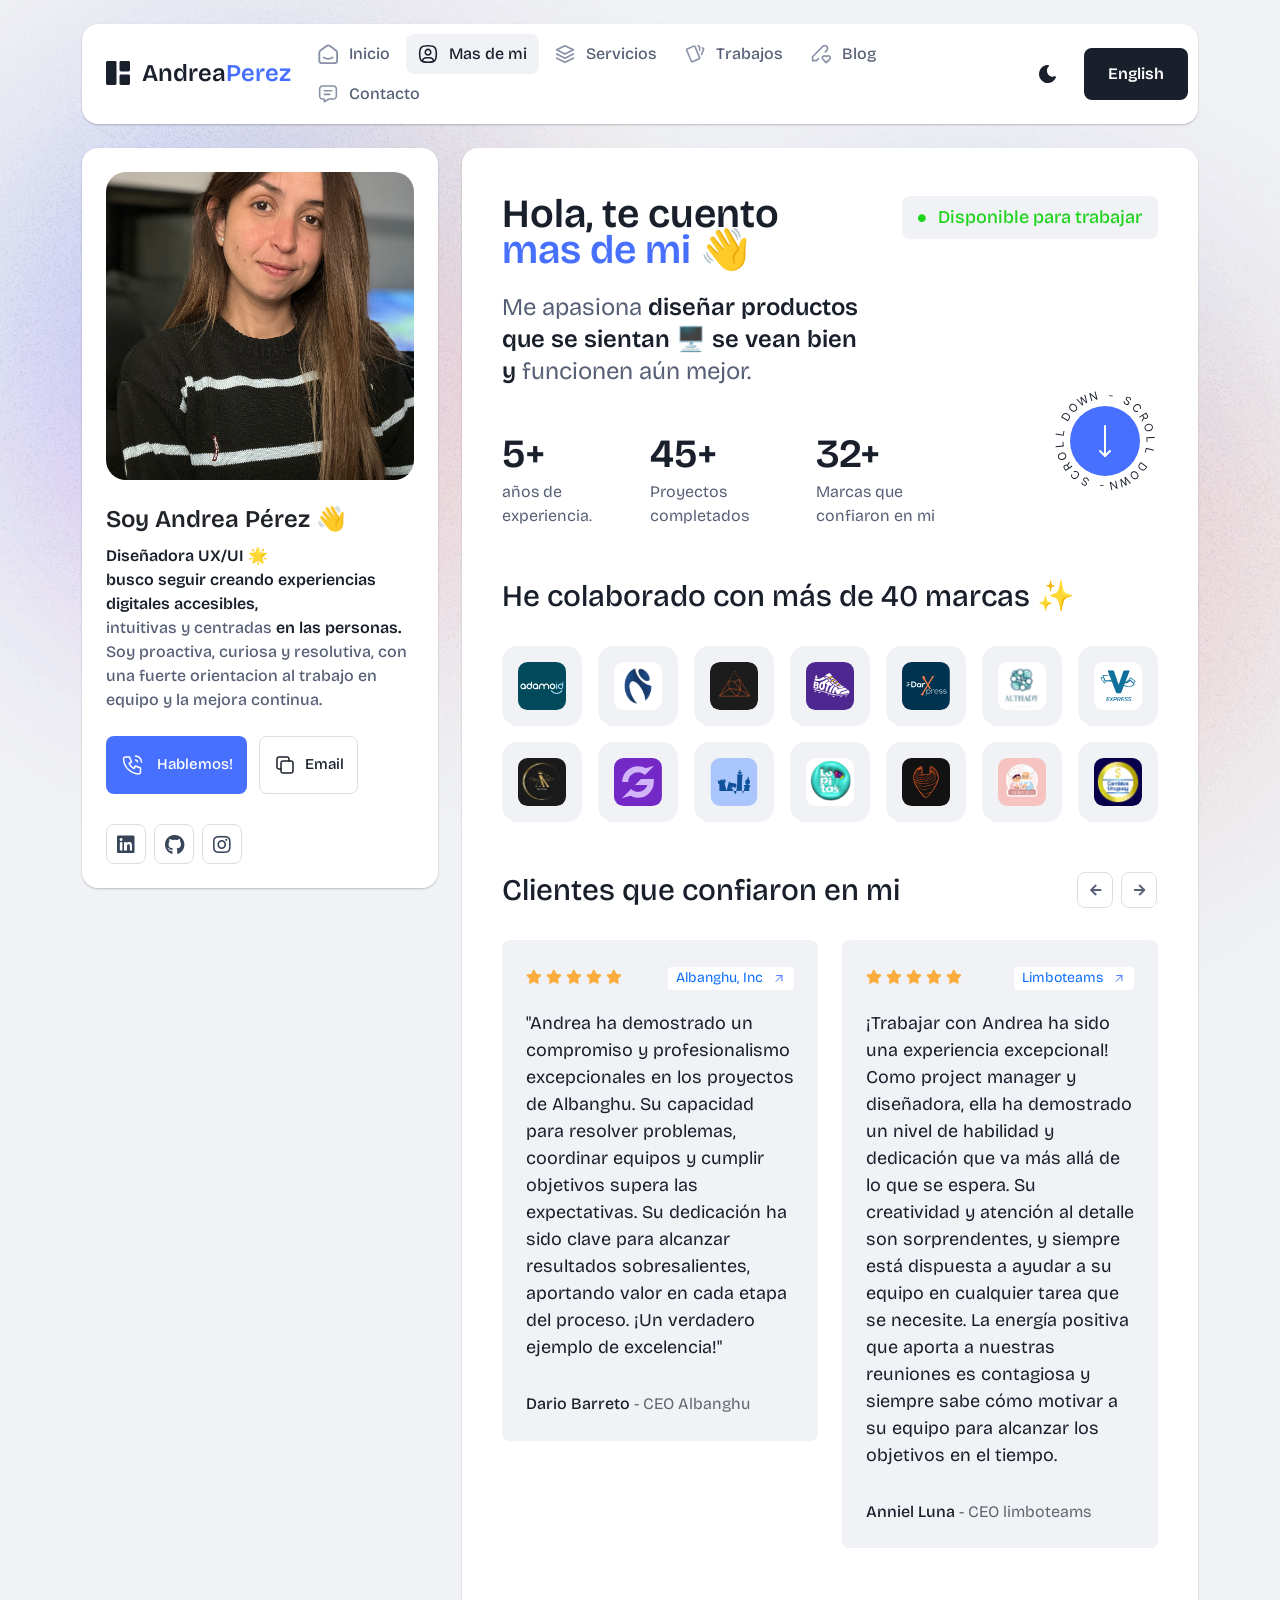
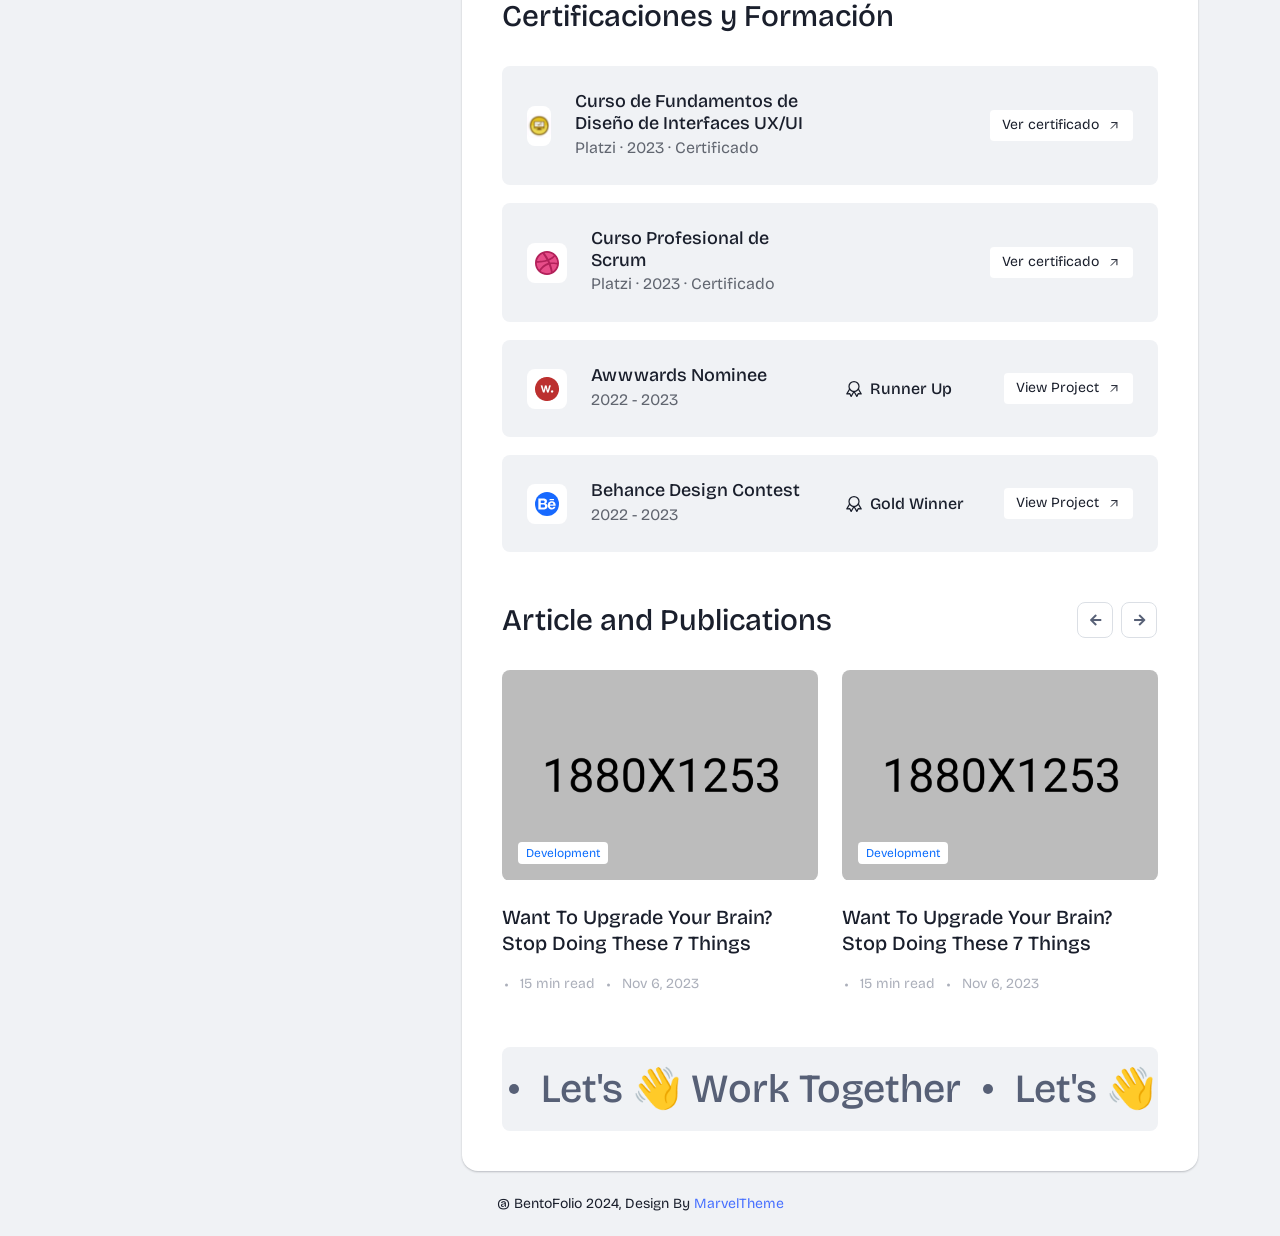
==== commit 39c645af: "photo" ====
--- a/main-file/about.html
+++ b/main-file/about.html
@@ -203,7 +203,7 @@
               <div class="card profile-card">
                 <div class="card-body">
                   <div class="image text-center">
-                    <img src="assets/img/images/profile.png" alt="profile">
+                    <img src="assets/img/images/profile2.png" alt="profile">
                   </div>
                   <div class="text">
                     <h3 class="card-title">Soy Andrea Pérez 👋</h3>
--- a/main-file/assets/css/style.css
+++ b/main-file/assets/css/style.css
@@ -417,14 +417,19 @@
 }
 
 .profile-card .image {
-	background-color: var(--background);
-	border-radius: 8px;
-	overflow: hidden;
+  width: 100%;
+  aspect-ratio: 1 / 1; /* hace que el contenedor sea un cuadrado */
+  overflow: hidden;
+  border-radius: 20px; /* opcional: redondeado */
 }
 
 .profile-card .image img {
-	margin-top: 10px;
-}
+  width: 100%;
+  height: 100%;
+  object-fit: cover;
+  display: block;
+}
+
 
 .profile-card .text {
 	margin-top: 24px;
